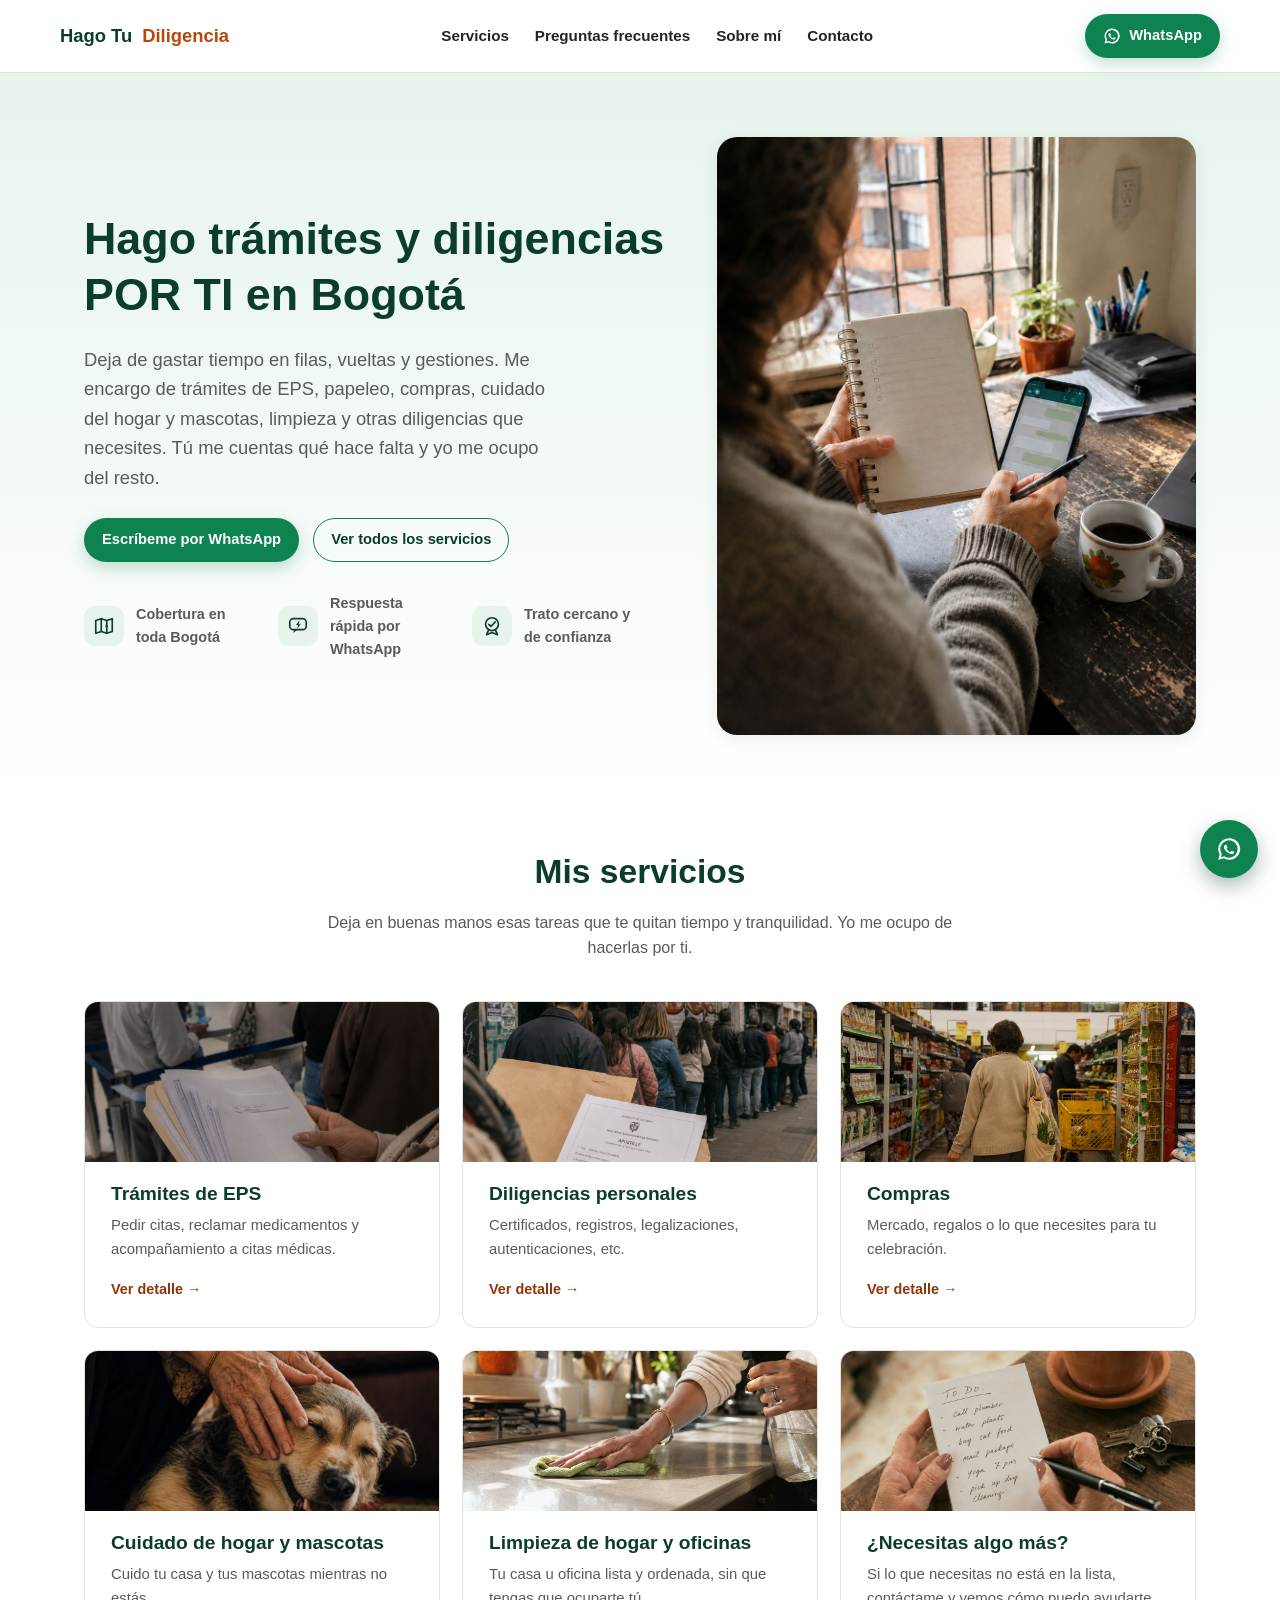
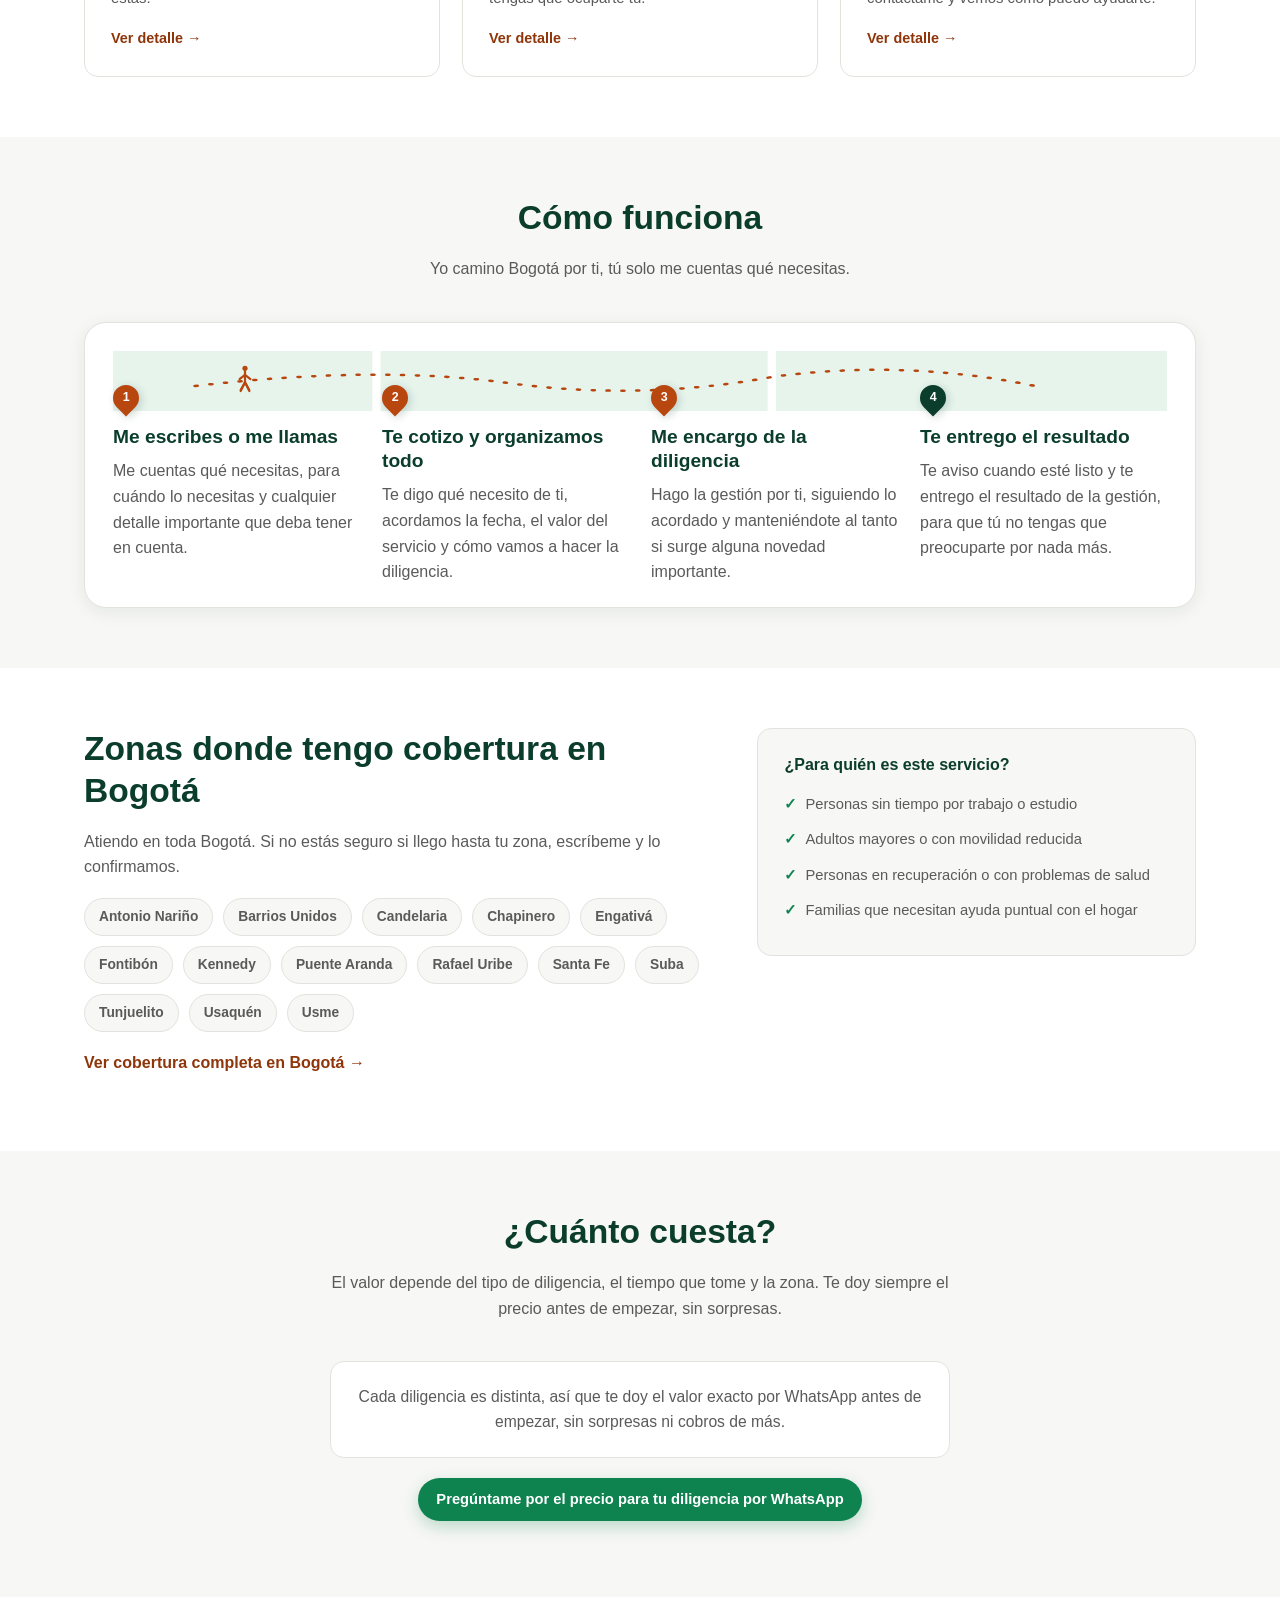
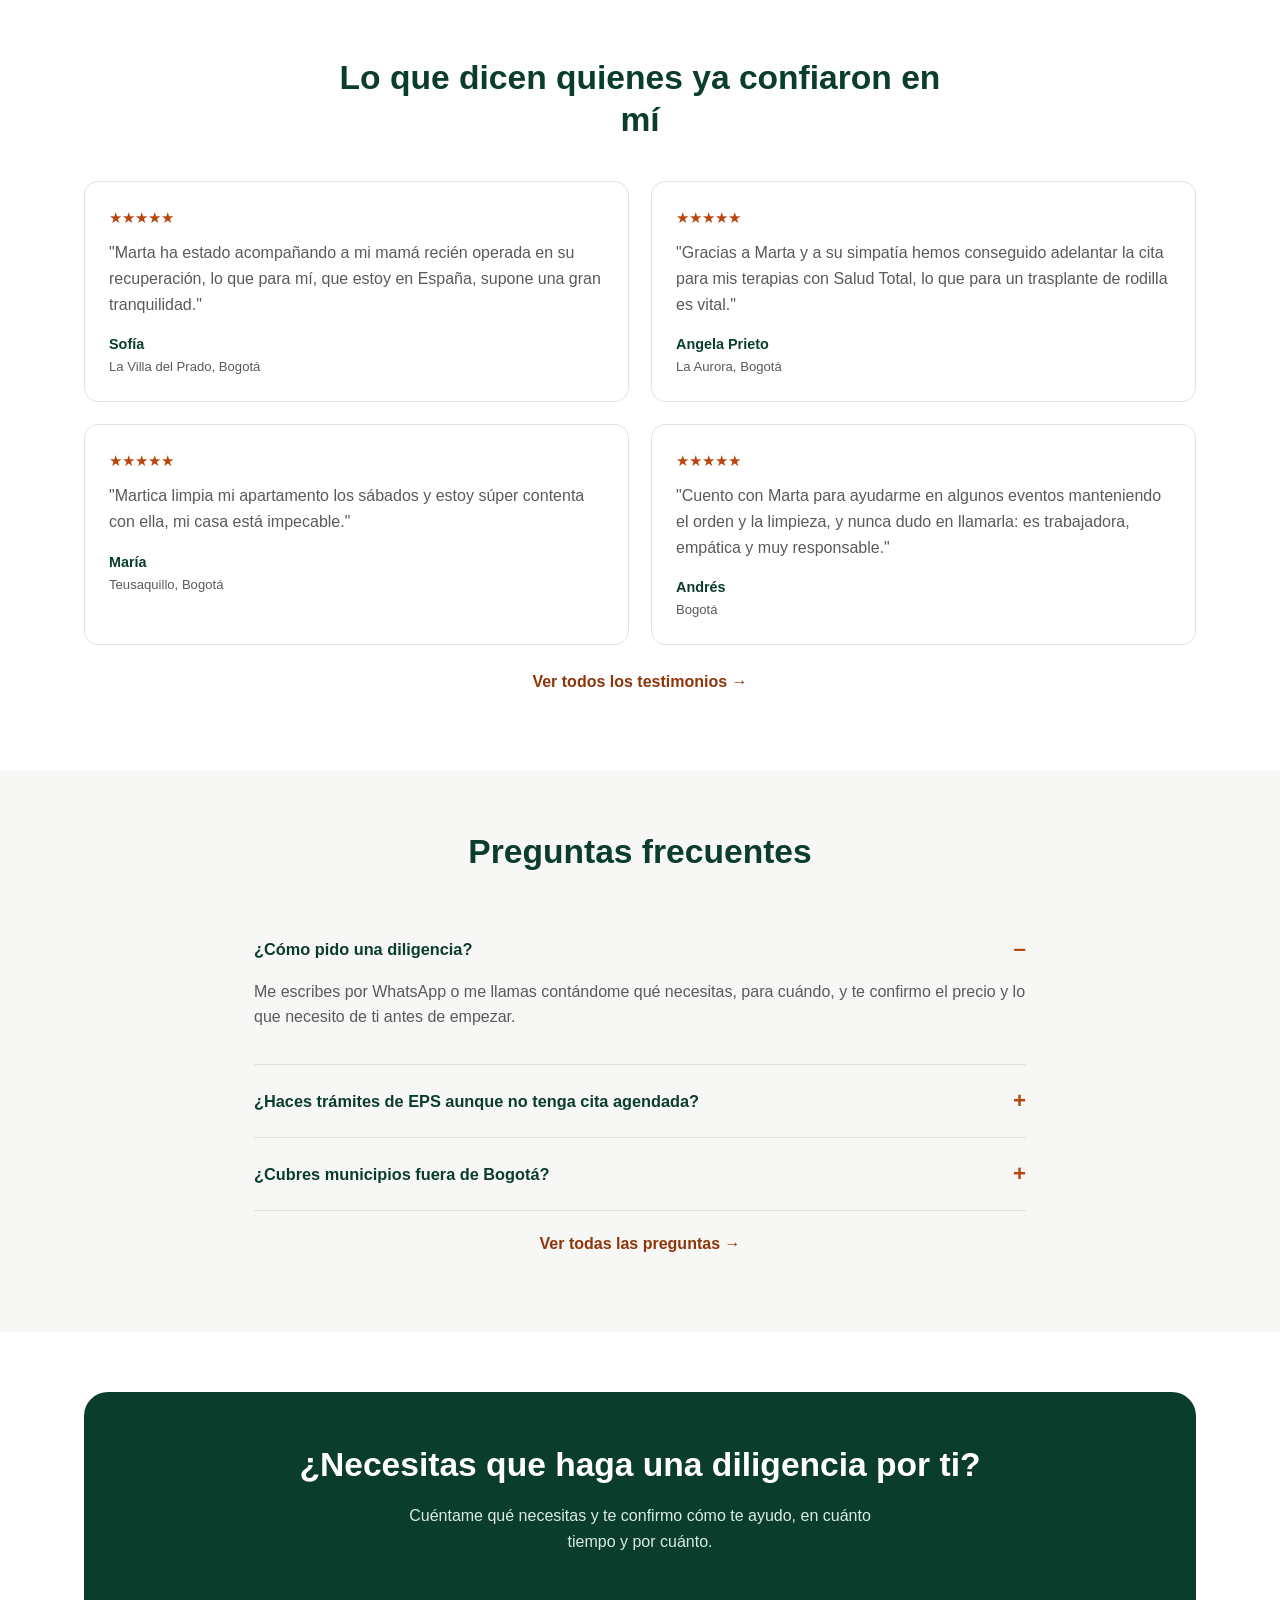
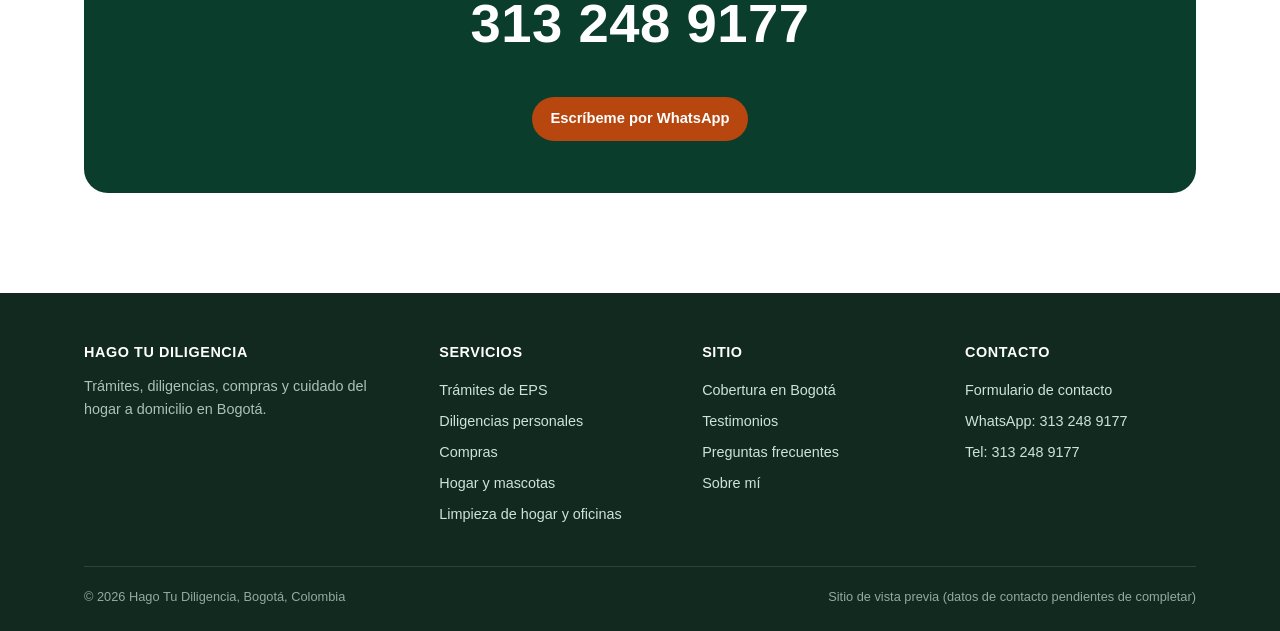
==== index.html @ ce752a03 "Quita la caja de mapa aparte: la ruta vive detrás de los números reales El cliente corrigió de nuevo" ====
<!DOCTYPE html>
<html lang="es-CO">
<head>
<meta charset="UTF-8">
<meta name="viewport" content="width=device-width, initial-scale=1.0">
<title>Trámites y Diligencias en Bogotá | Hago Tu Diligencia</title>
<meta name="description" content="Hago tus trámites de EPS, diligencias personales, compras, cuidado del hogar y limpieza en Bogotá. Tú me cuentas qué necesitas, yo hago la fila por ti.">
<link rel="stylesheet" href="assets/css/style.css">
<link rel="icon" href="assets/img/favicon.svg" type="image/svg+xml">
<script type="application/ld+json">
{
  "@context": "https://schema.org",
  "@type": "LocalBusiness",
  "name": "Hago Tu Diligencia",
  "description": "Servicio de trámites, diligencias, compras y cuidado del hogar a domicilio en Bogotá.",
  "areaServed": "Bogotá, Colombia",
  "url": "https://hago-tu-diligencia.vercel.app/",
  "telephone": "+573132489177",
  "priceRange": "$$",
  "aggregateRating": {
    "@type": "AggregateRating",
    "ratingValue": "5",
    "reviewCount": "4"
  },
  "review": [
    {
      "@type": "Review",
      "author": {"@type": "Person", "name": "Sofía"},
      "reviewRating": {"@type": "Rating", "ratingValue": "5"},
      "reviewBody": "Marta ha estado acompañando a mi mamá recién operada en su recuperación, lo que para mí, que estoy en España, supone una gran tranquilidad."
    },
    {
      "@type": "Review",
      "author": {"@type": "Person", "name": "Angela Prieto"},
      "reviewRating": {"@type": "Rating", "ratingValue": "5"},
      "reviewBody": "Gracias a Marta y a su simpatía hemos conseguido adelantar la cita para mis terapias con Salud Total, lo que para un trasplante de rodilla es vital."
    },
    {
      "@type": "Review",
      "author": {"@type": "Person", "name": "María"},
      "reviewRating": {"@type": "Rating", "ratingValue": "5"},
      "reviewBody": "Martica limpia mi apartamento los sábados y estoy súper contenta con ella, mi casa está impecable."
    },
    {
      "@type": "Review",
      "author": {"@type": "Person", "name": "Andrés"},
      "reviewRating": {"@type": "Rating", "ratingValue": "5"},
      "reviewBody": "Cuento con Marta para ayudarme en algunos eventos manteniendo el orden y la limpieza, y nunca dudo en llamarla: es trabajadora, empática y muy responsable."
    }
  ]
}
</script>
</head>
<body>

<header class="site">
  <div class="wrap nav-bar">
    <a href="index.html" class="logo">Hago Tu<span class="dot">Diligencia</span></a>
    <nav class="menu">
      <ul>
        <li class="has-sub">
          <a href="servicios/index.html">Servicios</a>
          <ul class="sub">
            <li><a href="servicios/index.html">Todos los servicios</a></li>
            <li><a href="servicios/tramites-eps.html">Trámites de EPS</a></li>
            <li><a href="servicios/diligencias-personales.html">Diligencias personales</a></li>
            <li><a href="servicios/compras.html">Compras</a></li>
            <li><a href="servicios/cuidado-hogar-mascotas.html">Cuidado hogar y mascotas</a></li>
            <li><a href="servicios/limpieza-hogar.html">Limpieza de hogar y oficinas</a></li>
            <li><a href="servicios/a-medida.html">A la medida</a></li>
          </ul>
        </li>
        <li><a href="faq.html">Preguntas frecuentes</a></li>
        <li><a href="sobre-mi.html">Sobre mí</a></li>
        <li><a href="contacto.html">Contacto</a></li>
      </ul>
    </nav>
    <div class="nav-right">
      <a href="https://wa.me/573132489177?text=Hola%2C%20necesito%20ayuda%20con%20una%20diligencia" class="btn-wsp">
        <svg width="18" height="18" viewBox="0 0 24 24" fill="currentColor"><path d="M12 2a10 10 0 0 0-8.6 15L2 22l5.2-1.4A10 10 0 1 0 12 2zm0 18a8 8 0 0 1-4.1-1.1l-.3-.2-3 .8.8-2.9-.2-.3A8 8 0 1 1 12 20zm4.4-5.6c-.2-.1-1.4-.7-1.6-.8-.2-.1-.4-.1-.5.1-.2.2-.6.8-.8 1-.1.2-.3.2-.5.1-.2-.1-1-.4-1.9-1.2-.7-.6-1.2-1.4-1.3-1.6-.1-.2 0-.4.1-.5l.4-.4c.1-.1.2-.3.2-.4.1-.1 0-.3 0-.4-.1-.1-.5-1.3-.7-1.8-.2-.5-.4-.4-.5-.4h-.5c-.2 0-.4.1-.6.3-.2.2-.8.8-.8 1.9 0 1.1.8 2.2.9 2.4.1.2 1.6 2.5 3.9 3.4.5.2 1 .4 1.3.5.5.2 1 .1 1.4.1.4-.1 1.4-.6 1.6-1.1.2-.5.2-1 .1-1.1-.1-.1-.2-.1-.4-.2z"/></svg>
        WhatsApp
      </a>
    </div>
    <button class="burger" aria-label="Menú">☰</button>
  </div>
</header>

<section class="hero">
  <div class="wrap hero-grid">
    <div>
      <h1>Hago trámites y diligencias POR TI en Bogotá</h1>
      <p class="lead">Deja de gastar tiempo en filas, vueltas y gestiones. Me encargo de trámites de EPS, papeleo, compras, cuidado del hogar y mascotas, limpieza y otras diligencias que necesites. Tú me cuentas qué hace falta y yo me ocupo del resto.</p>
      <div class="hero-ctas">
        <a href="https://wa.me/573132489177?text=Hola%2C%20necesito%20ayuda%20con%20una%20diligencia" class="btn-wsp">Escríbeme por WhatsApp</a>
        <a href="#servicios" class="btn-ghost">Ver todos los servicios</a>
      </div>
      <div class="trust-row">
        <span class="item">
          <span class="ic-chip"><svg viewBox="0 0 24 24" fill="none" stroke="currentColor" stroke-width="1.8" stroke-linecap="round" stroke-linejoin="round"><polygon points="3 6 9 4 15 6 21 4 21 18 15 20 9 18 3 20"/><line x1="9" y1="4" x2="9" y2="18"/><line x1="15" y1="6" x2="15" y2="20"/><circle cx="15" cy="12" r="1.4" fill="currentColor" stroke="none"/></svg></span>
          Cobertura en toda Bogotá
        </span>
        <span class="item">
          <span class="ic-chip"><svg viewBox="0 0 24 24" fill="none" stroke="currentColor" stroke-width="1.8" stroke-linecap="round" stroke-linejoin="round"><rect x="3" y="4" width="18" height="12" rx="4"/><polygon points="8 16 6.5 19.5 11.5 16" fill="currentColor" stroke="none"/><path d="M13 6.5 9.8 11h2.2l-.8 4 3.6-5h-2.2l1-3.5z" fill="currentColor" stroke="none"/></svg></span>
          Respuesta rápida por WhatsApp
        </span>
        <span class="item">
          <span class="ic-chip"><svg viewBox="0 0 24 24" fill="none" stroke="currentColor" stroke-width="1.8" stroke-linecap="round" stroke-linejoin="round"><circle cx="12" cy="10" r="7"/><path d="M8.5 10.3 10.8 12.5 15.5 7.5"/><path d="M8.5 16 6 21.5 12 19 18 21.5 15.5 16"/></svg></span>
          Trato cercano y de confianza
        </span>
      </div>
    </div>
    <div class="hero-photo">
      <img src="assets/img/hero-home.jpg" alt="Gestionando una diligencia por WhatsApp desde casa en Bogotá" width="1000" height="1249">
    </div>
  </div>
</section>

<section id="servicios">
  <div class="wrap">
    <div class="section-head">
      <h2>Mis servicios</h2>
      <p>Deja en buenas manos esas tareas que te quitan tiempo y tranquilidad. Yo me ocupo de hacerlas por ti.</p>
    </div>
    <div class="grid-servicios">

      <div class="card-servicio">
        <img class="card-img" src="assets/img/servicio-eps.jpg" alt="Trámites de EPS" width="400" height="160">
        <div class="card-body">
          <h3>Trámites de EPS</h3>
          <p>Pedir citas, reclamar medicamentos y acompañamiento a citas médicas.</p>
          <a href="servicios/tramites-eps.html" class="link">Ver detalle →</a>
        </div>
      </div>

      <div class="card-servicio">
        <img class="card-img" src="assets/img/servicio-diligencias.jpg" alt="Diligencias personales" width="400" height="160">
        <div class="card-body">
          <h3>Diligencias personales</h3>
          <p>Certificados, registros, legalizaciones, autenticaciones, etc.</p>
          <a href="servicios/diligencias-personales.html" class="link">Ver detalle →</a>
        </div>
      </div>

      <div class="card-servicio">
        <img class="card-img" src="assets/img/servicio-compras.jpg" alt="Compras" width="400" height="160">
        <div class="card-body">
          <h3>Compras</h3>
          <p>Mercado, regalos o lo que necesites para tu celebración.</p>
          <a href="servicios/compras.html" class="link">Ver detalle →</a>
        </div>
      </div>

      <div class="card-servicio">
        <img class="card-img" src="assets/img/servicio-mascotas.jpg" alt="Cuidado de hogar y mascotas" width="400" height="160">
        <div class="card-body">
          <h3>Cuidado de hogar y mascotas</h3>
          <p>Cuido tu casa y tus mascotas mientras no estás.</p>
          <a href="servicios/cuidado-hogar-mascotas.html" class="link">Ver detalle →</a>
        </div>
      </div>

      <div class="card-servicio">
        <img class="card-img" src="assets/img/servicio-limpieza.jpg" alt="Limpieza de hogar y oficinas" width="400" height="160">
        <div class="card-body">
          <h3>Limpieza de hogar y oficinas</h3>
          <p>Tu casa u oficina lista y ordenada, sin que tengas que ocuparte tú.</p>
          <a href="servicios/limpieza-hogar.html" class="link">Ver detalle →</a>
        </div>
      </div>

      <div class="card-servicio">
        <img class="card-img" src="assets/img/servicio-a-medida.jpg" alt="¿Necesitas algo más?" width="400" height="160">
        <div class="card-body">
          <h3>¿Necesitas algo más?</h3>
          <p>Si lo que necesitas no está en la lista, contáctame y vemos cómo puedo ayudarte.</p>
          <a href="servicios/a-medida.html" class="link">Ver detalle →</a>
        </div>
      </div>

    </div>
  </div>
</section>

<section class="alt">
  <div class="wrap">
    <div class="section-head">
      <h2>Cómo funciona</h2>
      <p>Yo camino Bogotá por ti, tú solo me cuentas qué necesitas.</p>
    </div>
    <div class="how-block">
      <div class="steps">
        <svg class="steps-route-bg" viewBox="0 0 640 60" preserveAspectRatio="none" aria-hidden="true">
          <rect x="0" y="0" width="640" height="60" fill="var(--verde-claro)"/>
          <path d="M160 0 V60 M400 0 V60" stroke="#fff" stroke-width="5" stroke-linecap="round"/>
          <path d="M50,35 Q160,14 240,32 Q320,50 400,26 Q480,8 560,35" fill="none" stroke="var(--naranja)" stroke-width="2.5" stroke-dasharray="1 8" stroke-linecap="round"/>
        </svg>
        <div class="route-walker" aria-hidden="true">
          <svg viewBox="0 0 24 30" width="26" height="33" fill="none" stroke="var(--naranja)" stroke-width="2" stroke-linecap="round" stroke-linejoin="round">
            <circle cx="12" cy="4" r="2.4" fill="var(--naranja)" stroke="none"/>
            <line x1="12" y1="7" x2="12" y2="17"/>
            <line class="walk-arm-a" x1="12" y1="10" x2="7" y2="14"/>
            <line class="walk-arm-b" x1="12" y1="10" x2="17" y2="14"/>
            <g class="walk-legs-a">
              <line x1="12" y1="17" x2="8" y2="24"/>
              <line x1="12" y1="17" x2="16" y2="25"/>
            </g>
            <g class="walk-legs-b">
              <line x1="12" y1="17" x2="16" y2="24"/>
              <line x1="12" y1="17" x2="8" y2="25"/>
            </g>
          </svg>
        </div>
        <svg class="route-delivery" viewBox="0 0 34 34" width="30" height="30" fill="none" stroke="var(--verde-oscuro)" stroke-width="2" stroke-linecap="round" stroke-linejoin="round" aria-hidden="true">
          <circle cx="9" cy="6" r="2.2" fill="var(--verde-oscuro)" stroke="none"/>
          <line x1="9" y1="9" x2="9" y2="19"/>
          <line x1="9" y1="12" x2="14" y2="15"/>
          <line x1="9" y1="19" x2="5" y2="27"/>
          <line x1="9" y1="19" x2="13" y2="27"/>
          <rect class="route-bag" x="16" y="11" width="13" height="14" rx="1.5" fill="#fff"/>
          <line x1="19.5" y1="18" x2="25.5" y2="18"/>
          <line x1="22.5" y1="15" x2="22.5" y2="21"/>
        </svg>
        <div class="step">
          <div class="num"><span>1</span></div>
          <h3>Me escribes o me llamas</h3>
          <p>Me cuentas qué necesitas, para cuándo lo necesitas y cualquier detalle importante que deba tener en cuenta.</p>
        </div>
        <div class="step">
          <div class="num"><span>2</span></div>
          <h3>Te cotizo y organizamos todo</h3>
          <p>Te digo qué necesito de ti, acordamos la fecha, el valor del servicio y cómo vamos a hacer la diligencia.</p>
        </div>
        <div class="step">
          <div class="num"><span>3</span></div>
          <h3>Me encargo de la diligencia</h3>
          <p>Hago la gestión por ti, siguiendo lo acordado y manteniéndote al tanto si surge alguna novedad importante.</p>
        </div>
        <div class="step">
          <div class="num"><span>4</span></div>
          <h3>Te entrego el resultado</h3>
          <p>Te aviso cuando esté listo y te entrego el resultado de la gestión, para que tú no tengas que preocuparte por nada más.</p>
        </div>
      </div>
    </div>
  </div>
</section>

<section>
  <div class="wrap two-col">
    <div>
      <h2>Zonas donde tengo cobertura en Bogotá</h2>
      <p>Atiendo en toda Bogotá. Si no estás seguro si llego hasta tu zona, escríbeme y lo confirmamos.</p>
      <div class="zonas-list">
        <span>Antonio Nariño</span><span>Barrios Unidos</span><span>Candelaria</span>
        <span>Chapinero</span><span>Engativá</span><span>Fontibón</span><span>Kennedy</span><span>Puente Aranda</span><span>Rafael Uribe</span>
        <span>Santa Fe</span><span>Suba</span><span>Tunjuelito</span><span>Usaquén</span><span>Usme</span>
      </div>
      <p style="margin-top:18px;"><a href="zonas/bogota.html" class="link" style="color:var(--naranja-oscuro);font-weight:700;">Ver cobertura completa en Bogotá →</a></p>
    </div>
    <div class="box-lateral">
      <h4>¿Para quién es este servicio?</h4>
      <ul>
        <li>Personas sin tiempo por trabajo o estudio</li>
        <li>Adultos mayores o con movilidad reducida</li>
        <li>Personas en recuperación o con problemas de salud</li>
        <li>Familias que necesitan ayuda puntual con el hogar</li>
      </ul>
    </div>
  </div>
</section>

<section class="alt">
  <div class="wrap">
    <div class="section-head">
      <h2>¿Cuánto cuesta?</h2>
      <p>El valor depende del tipo de diligencia, el tiempo que tome y la zona. Te doy siempre el precio antes de empezar, sin sorpresas.</p>
    </div>
    <div class="precio-nota">
      Cada diligencia es distinta, así que te doy el valor exacto por WhatsApp antes de empezar, sin sorpresas ni cobros de más.
    </div>
    <p style="text-align:center;margin-top:20px;"><a href="https://wa.me/573132489177?text=Hola%2C%20quiero%20saber%20cu%C3%A1nto%20cuesta%20una%20diligencia" class="btn-wsp">Pregúntame por el precio para tu diligencia por WhatsApp</a></p>
  </div>
</section>

<section>
  <div class="wrap">
    <div class="section-head">
      <h2>Lo que dicen quienes ya confiaron en mí</h2>
    </div>
    <div class="grid-testimonios" style="grid-template-columns:repeat(2,1fr);">
      <div class="testimonio">
        <div class="estrellas">★★★★★</div>
        <p>"Marta ha estado acompañando a mi mamá recién operada en su recuperación, lo que para mí, que estoy en España, supone una gran tranquilidad."</p>
        <div class="autor">Sofía<span>La Villa del Prado, Bogotá</span></div>
      </div>
      <div class="testimonio">
        <div class="estrellas">★★★★★</div>
        <p>"Gracias a Marta y a su simpatía hemos conseguido adelantar la cita para mis terapias con Salud Total, lo que para un trasplante de rodilla es vital."</p>
        <div class="autor">Angela Prieto<span>La Aurora, Bogotá</span></div>
      </div>
      <div class="testimonio">
        <div class="estrellas">★★★★★</div>
        <p>"Martica limpia mi apartamento los sábados y estoy súper contenta con ella, mi casa está impecable."</p>
        <div class="autor">María<span>Teusaquillo, Bogotá</span></div>
      </div>
      <div class="testimonio">
        <div class="estrellas">★★★★★</div>
        <p>"Cuento con Marta para ayudarme en algunos eventos manteniendo el orden y la limpieza, y nunca dudo en llamarla: es trabajadora, empática y muy responsable."</p>
        <div class="autor">Andrés<span>Bogotá</span></div>
      </div>
    </div>
    <p style="text-align:center;margin-top:24px;"><a href="testimonios.html" style="color:var(--naranja-oscuro);font-weight:700;">Ver todos los testimonios →</a></p>
  </div>
</section>

<section class="alt">
  <div class="wrap small-wrap">
    <div class="section-head">
      <h2>Preguntas frecuentes</h2>
    </div>
    <details class="faq-item" open>
      <summary>¿Cómo pido una diligencia?</summary>
      <p>Me escribes por WhatsApp o me llamas contándome qué necesitas, para cuándo, y te confirmo el precio y lo que necesito de ti antes de empezar.</p>
    </details>
    <details class="faq-item">
      <summary>¿Haces trámites de EPS aunque no tenga cita agendada?</summary>
      <p>Sí, puedo gestionar la solicitud de la cita, el reclamo de medicamentos o acompañarte si prefieres ir en persona a la cita médica.</p>
    </details>
    <details class="faq-item">
      <summary>¿Cubres municipios fuera de Bogotá?</summary>
      <p>Por ahora el servicio está disponible solo dentro de Bogotá.</p>
    </details>
    <p style="text-align:center;margin-top:20px;"><a href="faq.html" style="color:var(--naranja-oscuro);font-weight:700;">Ver todas las preguntas →</a></p>
  </div>
</section>

<section>
  <div class="wrap">
    <div class="cta-final">
      <h2>¿Necesitas que haga una diligencia por ti?</h2>
      <p>Cuéntame qué necesitas y te confirmo cómo te ayudo, en cuánto tiempo y por cuánto.</p>
      <a href="tel:+573132489177" class="cta-phone">313 248 9177</a>
      <a href="https://wa.me/573132489177?text=Hola%2C%20necesito%20ayuda%20con%20una%20diligencia" class="btn-wsp">Escríbeme por WhatsApp</a>
    </div>
  </div>
</section>

<footer class="site">
  <div class="wrap">
    <div class="footer-grid">
      <div>
        <h4 style="color:#fff;">Hago Tu Diligencia</h4>
        <p style="color:#a9c4b6;font-size:.9rem;">Trámites, diligencias, compras y cuidado del hogar a domicilio en Bogotá.</p>
      </div>
      <div>
        <h4>Servicios</h4>
        <a href="servicios/tramites-eps.html">Trámites de EPS</a>
        <a href="servicios/diligencias-personales.html">Diligencias personales</a>
        <a href="servicios/compras.html">Compras</a>
        <a href="servicios/cuidado-hogar-mascotas.html">Hogar y mascotas</a>
        <a href="servicios/limpieza-hogar.html">Limpieza de hogar y oficinas</a>
      </div>
      <div>
        <h4>Sitio</h4>
        <a href="zonas/bogota.html">Cobertura en Bogotá</a>
        <a href="testimonios.html">Testimonios</a>
        <a href="faq.html">Preguntas frecuentes</a>
        <a href="sobre-mi.html">Sobre mí</a>
      </div>
      <div>
        <h4>Contacto</h4>
        <a href="contacto.html">Formulario de contacto</a>
        <a href="https://wa.me/573132489177">WhatsApp: 313 248 9177</a>
        <a href="tel:+573132489177">Tel: 313 248 9177</a>
      </div>
    </div>
    <div class="footer-bottom">
      <span>© 2026 Hago Tu Diligencia, Bogotá, Colombia</span>
      <span>Sitio de vista previa (datos de contacto pendientes de completar)</span>
    </div>
  </div>
</footer>

<a href="https://wa.me/573132489177?text=Hola%2C%20necesito%20ayuda%20con%20una%20diligencia" class="wsp-float" aria-label="WhatsApp">
  <svg width="26" height="26" viewBox="0 0 24 24" fill="currentColor"><path d="M12 2a10 10 0 0 0-8.6 15L2 22l5.2-1.4A10 10 0 1 0 12 2zm0 18a8 8 0 0 1-4.1-1.1l-.3-.2-3 .8.8-2.9-.2-.3A8 8 0 1 1 12 20zm4.4-5.6c-.2-.1-1.4-.7-1.6-.8-.2-.1-.4-.1-.5.1-.2.2-.6.8-.8 1-.1.2-.3.2-.5.1-.2-.1-1-.4-1.9-1.2-.7-.6-1.2-1.4-1.3-1.6-.1-.2 0-.4.1-.5l.4-.4c.1-.1.2-.3.2-.4.1-.1 0-.3 0-.4-.1-.1-.5-1.3-.7-1.8-.2-.5-.4-.4-.5-.4h-.5c-.2 0-.4.1-.6.3-.2.2-.8.8-.8 1.9 0 1.1.8 2.2.9 2.4.1.2 1.6 2.5 3.9 3.4.5.2 1 .4 1.3.5.5.2 1 .1 1.4.1.4-.1 1.4-.6 1.6-1.1.2-.5.2-1 .1-1.1-.1-.1-.2-.1-.4-.2z"/></svg>
</a>

<script src="assets/js/main.js"></script>
</body>
</html>
---- assets/css/style.css ----
/* Hago Tu Diligencia — estilos base */

:root{
  --verde-oscuro:#0b3d2c;
  --verde:#0e8350;
  --verde-claro:#e6f4ec;
  --naranja:#b8460f;
  --naranja-oscuro:#8f350a;
  --texto:#232323;
  --texto-suave:#5a5a5a;
  --fondo:#ffffff;
  --fondo-alt:#f7f7f5;
  --borde:#e4e2dd;
  --sombra:0 4px 18px rgba(11,61,44,0.08);
  --radio:14px;
  --max:1160px;
}

*{box-sizing:border-box;}
html{scroll-behavior:smooth;}
body{
  margin:0;
  font-family:"Segoe UI",-apple-system,BlinkMacSystemFont,Roboto,Helvetica,Arial,sans-serif;
  color:var(--texto);
  background:var(--fondo);
  line-height:1.6;
}
img{max-width:100%;display:block;}
a{color:inherit;text-decoration:none;}
ul{list-style:none;margin:0;padding:0;}
.wrap{max-width:var(--max);margin:0 auto;padding:0 24px;}
.small-wrap{max-width:820px;margin:0 auto;padding:0 24px;}

h1,h2,h3,h4{line-height:1.25;margin:0 0 .5em;}
h1{font-size:clamp(2rem,4vw,2.8rem);}
h2{font-size:clamp(1.5rem,3vw,2.1rem);color:var(--verde-oscuro);}
h3{font-size:1.2rem;color:var(--verde-oscuro);}
p{margin:0 0 1em;color:var(--texto-suave);}

.eyebrow{
  display:inline-block;
  font-size:.8rem;
  font-weight:700;
  letter-spacing:.06em;
  text-transform:uppercase;
  color:var(--naranja-oscuro);
  background:#fdece0;
  padding:4px 12px;
  border-radius:999px;
  margin-bottom:14px;
}

/* Header */
header.site{
  position:sticky;top:0;z-index:50;
  background:rgba(255,255,255,.96);
  backdrop-filter:blur(6px);
  border-bottom:1px solid var(--borde);
}
.nav-bar{
  display:flex;align-items:center;justify-content:space-between;
  padding:14px 0;
}
.logo{
  display:flex;align-items:center;gap:10px;
  font-weight:800;font-size:1.15rem;color:var(--verde-oscuro);
}
.logo .dot{color:var(--naranja);}
.nav-right{display:flex;gap:10px;}
nav.menu > ul{display:flex;gap:26px;align-items:center;}
nav.menu a{font-weight:600;font-size:.95rem;color:var(--texto);}
nav.menu a:hover{color:var(--verde);}
.has-sub{position:relative;}
.sub{
  position:absolute;top:100%;left:0;background:#fff;
  border:1px solid var(--borde);border-radius:10px;box-shadow:var(--sombra);
  min-width:230px;padding:8px;display:none;
}
.has-sub:hover .sub{display:block;}
.sub li a{display:block;padding:8px 10px;border-radius:8px;font-weight:500;}
.sub li a:hover{background:var(--verde-claro);}

.btn-wsp{
  display:inline-flex;align-items:center;gap:8px;
  background:var(--verde);color:#fff !important;
  padding:10px 18px;border-radius:999px;font-weight:700;font-size:.92rem;
  box-shadow:0 6px 16px rgba(14,131,80,.25);
  transition:background .15s ease, transform .1s ease;
}
.btn-wsp:hover{background:var(--verde-oscuro);}
.btn-wsp:active{transform:scale(0.97);}
.btn-ghost{
  display:inline-flex;align-items:center;gap:8px;
  border:1.5px solid var(--verde);color:var(--verde-oscuro) !important;
  padding:9px 17px;border-radius:999px;font-weight:700;font-size:.92rem;
  transition:background .15s ease, transform .1s ease;
}
.btn-ghost:hover{background:var(--verde-claro);}
.btn-ghost:active{transform:scale(0.97);}

/* Foco visible para navegación por teclado (no interfiere con clics de mouse) */
a:focus-visible, button:focus-visible, summary:focus-visible{
  outline:2px solid var(--naranja);
  outline-offset:2px;
  border-radius:4px;
}

.burger{display:none;background:none;border:none;font-size:1.6rem;cursor:pointer;color:var(--verde-oscuro);}

/* Hero */
.hero{
  background:linear-gradient(180deg,var(--verde-claro) 0%, #ffffff 100%);
  padding:64px 0 56px;
}
.hero-grid{display:grid;grid-template-columns:1.1fr .9fr;gap:48px;align-items:center;}
.hero h1{color:var(--verde-oscuro);}
.hero .lead{font-size:1.15rem;color:var(--texto-suave);max-width:46ch;}
.hero-ctas{display:flex;gap:14px;margin-top:26px;flex-wrap:wrap;}
.trust-row{display:flex;gap:24px;margin-top:30px;flex-wrap:wrap;}
.trust-row .item{font-size:.9rem;color:var(--texto-suave);font-weight:600;display:flex;gap:12px;align-items:center;max-width:170px;}
.trust-row .ic-chip{
  flex:none;width:40px;height:40px;border-radius:11px;background:var(--verde-claro);
  display:flex;align-items:center;justify-content:center;color:var(--verde-oscuro);
}
.trust-row .ic-chip svg{width:22px;height:22px;}

.hero-photo{
  border-radius:20px;overflow:hidden;box-shadow:var(--sombra);
  aspect-ratio:4/5;
}
.hero-photo img{width:100%;height:100%;object-fit:cover;display:block;}

.hero-art{
  background:#fff;border:1px solid var(--borde);border-radius:20px;padding:26px;
  box-shadow:var(--sombra);
}

.service-photo{
  border-radius:20px;overflow:hidden;box-shadow:var(--sombra);margin-top:28px;
  max-height:420px;
}
.service-photo img{width:100%;height:100%;object-fit:cover;display:block;max-height:420px;}
.hero-art .row{display:flex;gap:14px;align-items:flex-start;padding:12px 0;border-bottom:1px dashed var(--borde);}
.hero-art .row:last-child{border-bottom:none;}
.hero-art .ic{
  width:40px;height:40px;border-radius:10px;background:var(--verde-claro);
  display:flex;align-items:center;justify-content:center;color:var(--verde-oscuro);flex:none;
}
.hero-art strong{display:block;font-size:.95rem;}
.hero-art span{font-size:.83rem;color:var(--texto-suave);}

/* Sections */
section{padding:60px 0;}
.section-head{max-width:640px;margin:0 auto 40px;text-align:center;}
.section-head p{margin:0 auto;}
.alt{background:var(--fondo-alt);}

/* Service cards */
.grid-servicios{display:grid;grid-template-columns:repeat(3,1fr);gap:22px;}
.card-servicio{
  background:#fff;border:1px solid var(--borde);border-radius:var(--radio);
  overflow:hidden;transition:transform .15s ease, box-shadow .15s ease;
}
.card-servicio:hover{transform:translateY(-4px);box-shadow:var(--sombra);}
.card-servicio .card-img{width:100%;height:160px;object-fit:cover;display:block;}
.card-servicio .card-body{padding:20px 26px 26px;}
.card-servicio .ic{
  width:52px;height:52px;border-radius:12px;background:var(--verde-claro);
  display:flex;align-items:center;justify-content:center;color:var(--verde-oscuro);margin-bottom:16px;
}
.card-servicio h3{margin-bottom:8px;}
.card-servicio p{font-size:.93rem;margin-bottom:14px;}
.card-servicio .link{font-weight:700;color:var(--naranja-oscuro);font-size:.9rem;}
.card-servicio .link:hover{text-decoration:underline;}

/* Mapa de "Cómo funciona": la textura y la ruta viven detrás de los números reales, no en una caja aparte */
.how-block{
  background:#fff;border:1px solid var(--borde);border-radius:22px;
  padding:28px 28px 6px;box-shadow:var(--sombra);
}
.how-block .steps{position:relative;}
.steps-route-bg{position:absolute;top:0;left:0;width:100%;height:60px;display:block;}
.route-delivery{
  position:absolute;top:-4px;left:87.5%;
  transform:translate(-50%,-100%) scale(.9);opacity:0;
  animation:route-delivery 12s ease-in-out infinite;z-index:3;
}
.route-walker{
  position:absolute;left:12.5%;top:33px;transform:translate(-50%,-50%);
  animation:route-walk 12s ease-in-out infinite;z-index:2;
}
.walk-legs-a{animation:walk-toggle .55s steps(1,end) infinite;}
.walk-legs-b{animation:walk-toggle .55s steps(1,end) infinite reverse;}
.walk-arm-a{animation:walk-toggle .55s steps(1,end) infinite reverse;}
.walk-arm-b{animation:walk-toggle .55s steps(1,end) infinite;}
@keyframes walk-toggle{0%,49%{opacity:1;}50%,100%{opacity:0;}}
@keyframes route-walk{
  0%,6%{left:12.5%;top:35px;opacity:1;}
  22%,28%{left:37.5%;top:16px;opacity:1;}
  44%,50%{left:62.5%;top:42px;opacity:1;}
  66%,92%{left:87.5%;top:14px;opacity:1;}
  94%{left:87.5%;top:14px;opacity:0;}
  96%{left:12.5%;top:35px;opacity:0;}
  100%{left:12.5%;top:35px;opacity:1;}
}
@keyframes route-delivery{
  0%,64%{opacity:0;transform:translate(-50%,-100%) scale(.9);}
  70%,88%{opacity:1;transform:translate(-50%,-115%) scale(1);}
  94%,100%{opacity:0;transform:translate(-50%,-100%) scale(.9);}
}
@media (prefers-reduced-motion: reduce){
  .route-walker{animation:none;left:87.5%;top:14px;opacity:1;}
  .route-delivery{animation:none;opacity:1;transform:translate(-50%,-115%) scale(1);}
  .walk-legs-a,.walk-legs-b,.walk-arm-a,.walk-arm-b{animation:none;opacity:1;}
}
@media (max-width:900px){
  .how-block .steps{padding-top:0;}
  .steps-route-bg,.route-walker,.route-delivery{display:none;}
}

/* Steps */
.steps{display:grid;grid-template-columns:repeat(4,1fr);gap:22px;counter-reset:step;}
.step{position:relative;padding-top:8px;}
.step .num{
  width:38px;height:38px;border-radius:50%;background:var(--naranja);color:#fff;
  display:flex;align-items:center;justify-content:center;font-weight:800;margin-bottom:14px;
}

/* Home: los números de "Cómo funciona" reusan la forma de pin del mapa de arriba */
.how-block .steps{padding-top:14px;}
.how-block .step{padding-top:20px;}
.how-block .step .num{
  width:26px;height:26px;border-radius:50% 50% 50% 0;
  transform:rotate(-45deg);font-size:.78rem;box-shadow:0 3px 8px rgba(11,61,44,.2);
}
.how-block .step .num span{transform:rotate(45deg);display:block;}
.how-block .step:last-child .num{background:var(--verde-oscuro);}

/* Coverage */
.zonas-list{display:flex;flex-wrap:wrap;gap:10px;margin-top:18px;}
.zonas-list span{
  background:var(--fondo-alt);border:1px solid var(--borde);border-radius:999px;
  padding:7px 14px;font-size:.86rem;font-weight:600;color:var(--texto-suave);
}

/* Pricing */
.precio-nota{
  background:#fff;border:1px solid var(--borde);border-radius:var(--radio);
  padding:22px 24px;margin-top:24px;font-size:.98rem;color:var(--texto-suave);
  text-align:center;max-width:620px;margin-left:auto;margin-right:auto;
}
.precio-nota strong{color:var(--naranja-oscuro);}

/* Formulario de contacto */
.contact-form{display:flex;flex-direction:column;gap:18px;max-width:560px;margin:0 auto;}
.contact-form .form-row{display:flex;flex-direction:column;gap:6px;}
.contact-form label{font-weight:700;font-size:.9rem;color:var(--verde-oscuro);}
.contact-form input,
.contact-form select,
.contact-form textarea{
  border:1px solid var(--borde);border-radius:10px;padding:12px 14px;
  font-size:.95rem;font-family:inherit;color:var(--texto);background:#fff;
}
.contact-form textarea{resize:vertical;min-height:100px;}
.contact-form input:focus,
.contact-form select:focus,
.contact-form textarea:focus{
  outline:2px solid var(--verde);outline-offset:1px;border-color:var(--verde);
}

/* Testimonios */
.grid-testimonios{display:grid;grid-template-columns:repeat(3,1fr);gap:22px;}
.testimonio{
  background:#fff;border:1px solid var(--borde);border-radius:var(--radio);padding:24px;
}
.testimonio .estrellas{color:var(--naranja);margin-bottom:10px;font-size:.95rem;}
.testimonio .autor{margin-top:14px;font-weight:700;font-size:.9rem;color:var(--verde-oscuro);}
.testimonio .autor span{display:block;font-weight:500;color:var(--texto-suave);font-size:.82rem;}

/* FAQ */
.faq-item{border-bottom:1px solid var(--borde);padding:18px 0;}
.faq-item summary{cursor:pointer;font-weight:700;font-size:1.02rem;color:var(--verde-oscuro);list-style:none;display:flex;justify-content:space-between;align-items:center;gap:12px;}
.faq-item summary::-webkit-details-marker{display:none;}
.faq-item summary:after{content:"+";font-size:1.4rem;color:var(--naranja);}
.faq-item[open] summary:after{content:"–";}
.faq-item p{margin-top:12px;}

/* CTA final */
.cta-final{
  background:var(--verde-oscuro);color:#fff;border-radius:24px;padding:52px;
  text-align:center;
}
.cta-final h2{color:#fff;}
.cta-final p{color:#d9ece1;max-width:52ch;margin:0 auto 26px;}
.cta-final .cta-phone{
  display:block;font-size:clamp(2.2rem,6vw,3.4rem);font-weight:800;color:#fff;
  letter-spacing:.01em;margin:0 0 30px;
}
.cta-final .cta-phone:hover{color:var(--naranja);}
.cta-final .btn-wsp{background:var(--naranja);box-shadow:none;}
.cta-final .btn-wsp:hover{background:var(--naranja-oscuro);}

/* Footer */
footer.site{background:#12291f;color:#cfe3d8;padding:50px 0 24px;margin-top:40px;}
.footer-grid{display:grid;grid-template-columns:1.4fr 1fr 1fr 1fr;gap:32px;margin-bottom:36px;}
.footer-grid h4{color:#fff;font-size:.9rem;text-transform:uppercase;letter-spacing:.04em;margin-bottom:14px;}
.footer-grid a{color:#cfe3d8;font-size:.9rem;display:block;padding:4px 0;}
.footer-grid a:hover{color:#fff;}
.footer-bottom{border-top:1px solid rgba(255,255,255,.12);padding-top:20px;font-size:.8rem;color:#93ab9d;display:flex;justify-content:space-between;flex-wrap:wrap;gap:10px;}

/* WhatsApp flotante */
.wsp-float{
  position:fixed;bottom:22px;right:22px;z-index:60;
  background:var(--verde);color:#fff;width:58px;height:58px;border-radius:50%;
  display:flex;align-items:center;justify-content:center;box-shadow:0 8px 20px rgba(11,61,44,.35);
}
.wsp-float:hover{background:var(--verde-oscuro);}

/* Breadcrumb */
.breadcrumb{font-size:.85rem;color:var(--texto-suave);margin-bottom:18px;}
.breadcrumb a{color:var(--verde);font-weight:600;}
.breadcrumb a:hover{text-decoration:underline;}

/* Page hero (servicio/zona) */
.page-hero{background:var(--verde-claro);padding:44px 0;}
.page-hero h1{color:var(--verde-oscuro);margin-bottom:10px;}
.page-hero p{max-width:60ch;}

.page-hero.has-photo{
  position:relative;background-size:cover;background-position:center;
  padding:90px 0 56px;
}
.page-hero.has-photo::before{
  content:"";position:absolute;inset:0;
  background:linear-gradient(180deg, rgba(10,30,22,.35) 0%, rgba(10,30,22,.72) 100%);
}
.page-hero.has-photo .wrap{position:relative;z-index:1;}
.page-hero.has-photo h1{color:#fff;}
.page-hero.has-photo p{color:#eef5f0;}
.page-hero.has-photo .breadcrumb{color:#dbe9e0;}
.page-hero.has-photo .breadcrumb a{color:#fff;}
.page-hero.has-photo .eyebrow{background:rgba(255,255,255,.18);color:#fff;}

.two-col{display:grid;grid-template-columns:1.3fr .9fr;gap:40px;align-items:start;}
.box-lateral{
  background:var(--fondo-alt);border:1px solid var(--borde);border-radius:var(--radio);padding:26px;
}
.box-lateral h4{color:var(--verde-oscuro);margin-bottom:12px;}
.box-lateral ul li{padding:6px 0;font-size:.92rem;color:var(--texto-suave);display:flex;gap:8px;}
.box-lateral ul li:before{content:"✓";color:var(--verde);font-weight:800;}

.lista-check li{padding:8px 0;display:flex;gap:10px;color:var(--texto-suave);}
.lista-check li:before{content:"✓";color:var(--verde);font-weight:800;flex:none;}

/* Responsive */
@media (max-width:900px){
  .hero-grid{grid-template-columns:1fr;}
  .grid-servicios{grid-template-columns:repeat(2,1fr);}
  .grid-testimonios{grid-template-columns:1fr;}
  .steps{grid-template-columns:repeat(2,1fr);}
  .footer-grid{grid-template-columns:1fr 1fr;}
  .two-col{grid-template-columns:1fr;}

  nav.menu{position:fixed;top:64px;left:0;right:0;bottom:0;background:#fff;padding:24px;
    transform:translateX(100%);transition:transform .2s ease;overflow-y:auto;z-index:49;}
  nav.menu.open{transform:translateX(0);}
  nav.menu > ul{flex-direction:column;align-items:flex-start;gap:4px;}
  .has-sub .sub{position:static;box-shadow:none;border:none;display:none;padding-left:12px;}
  .has-sub.open .sub{display:block;}
  .burger{display:block;}
  .nav-right{display:none;}
}
@media (max-width:640px){
  .grid-servicios{grid-template-columns:1fr;}
  .steps{grid-template-columns:1fr;}
  .footer-grid{grid-template-columns:1fr;}
  .cta-final{padding:34px 22px;}
}
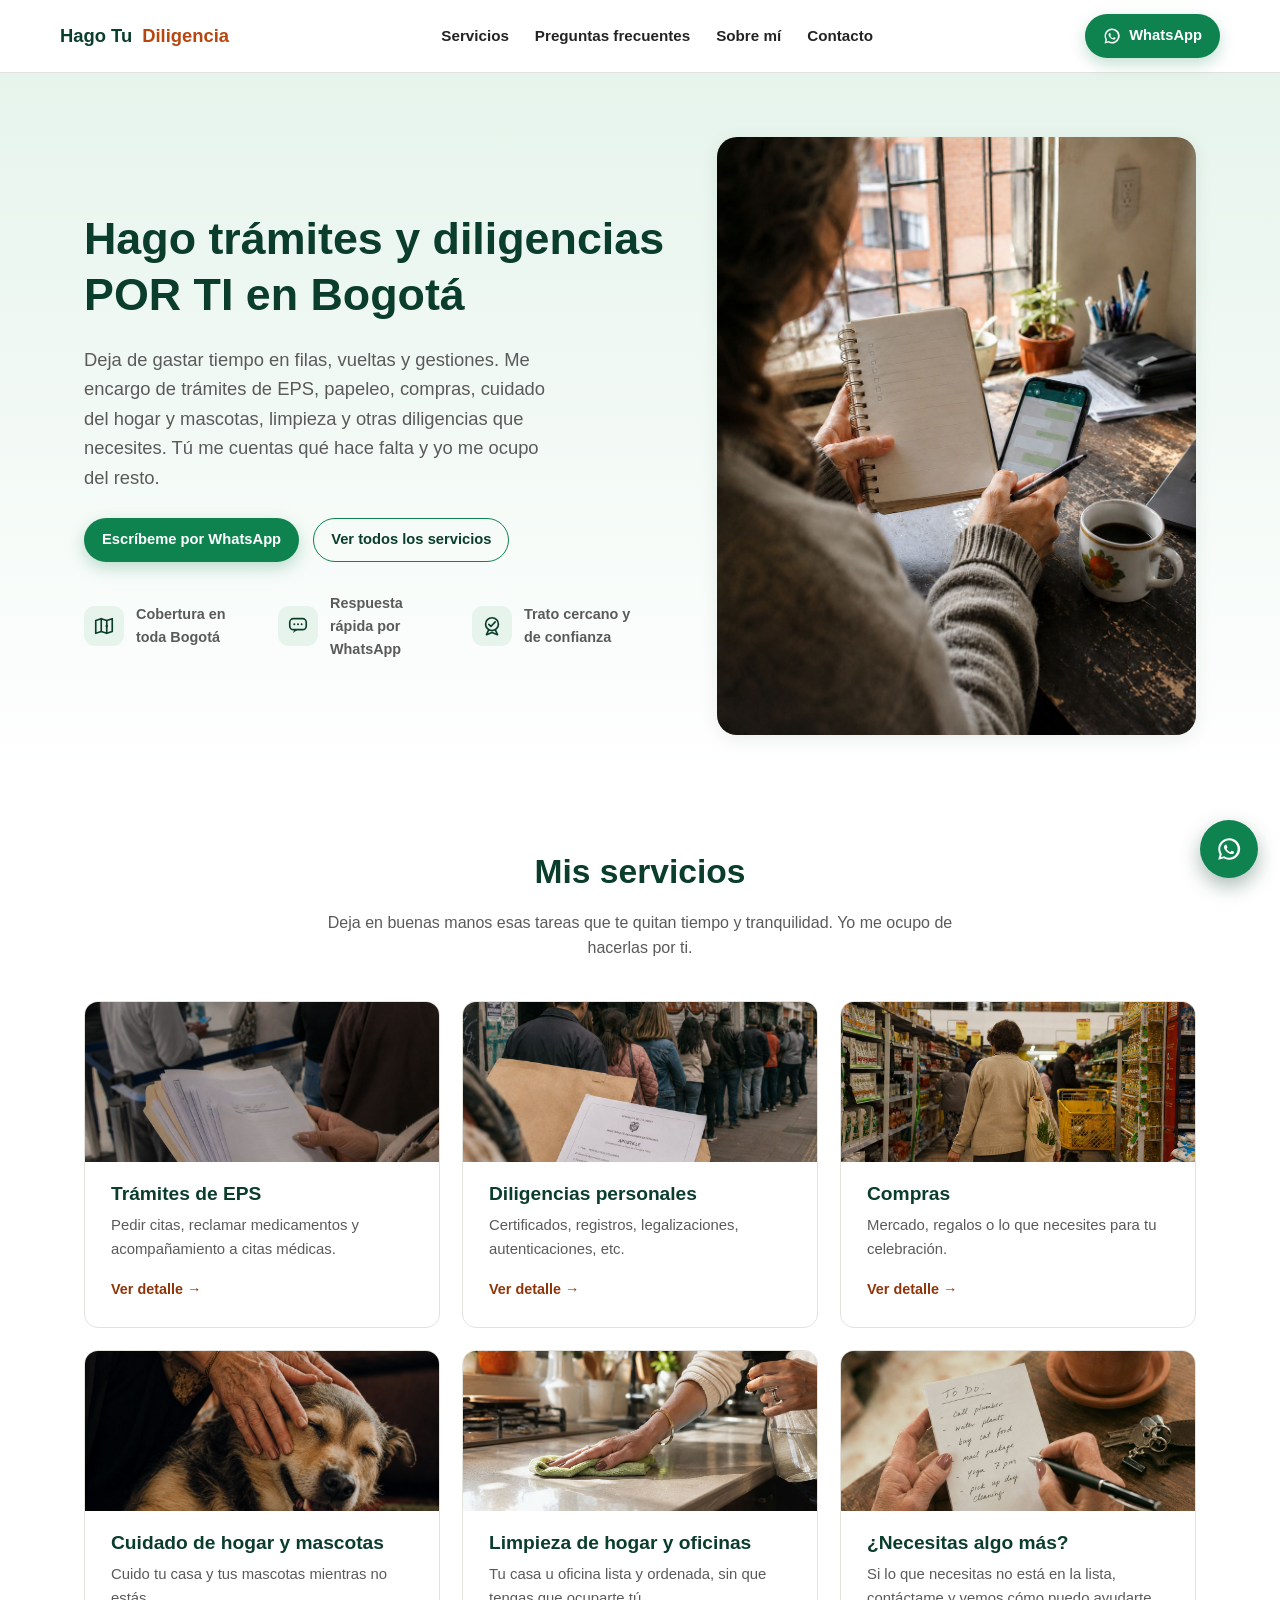
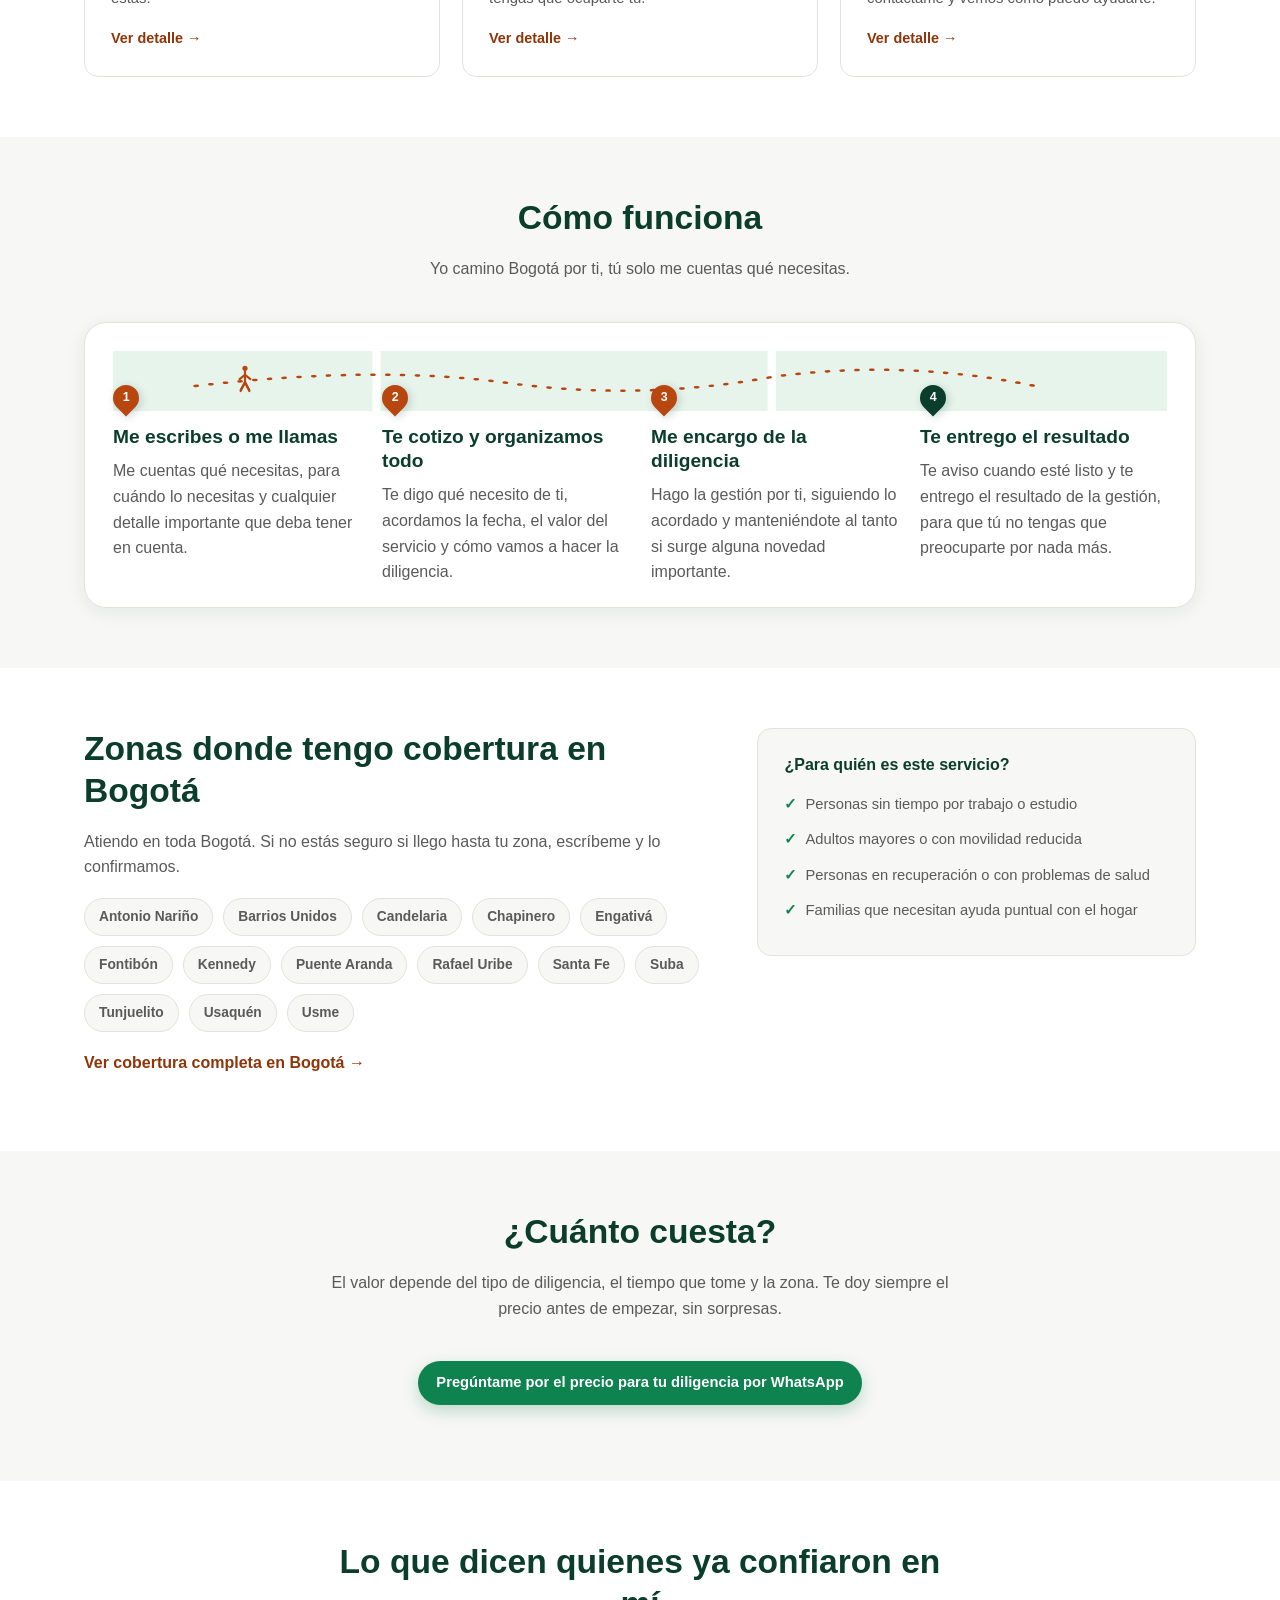
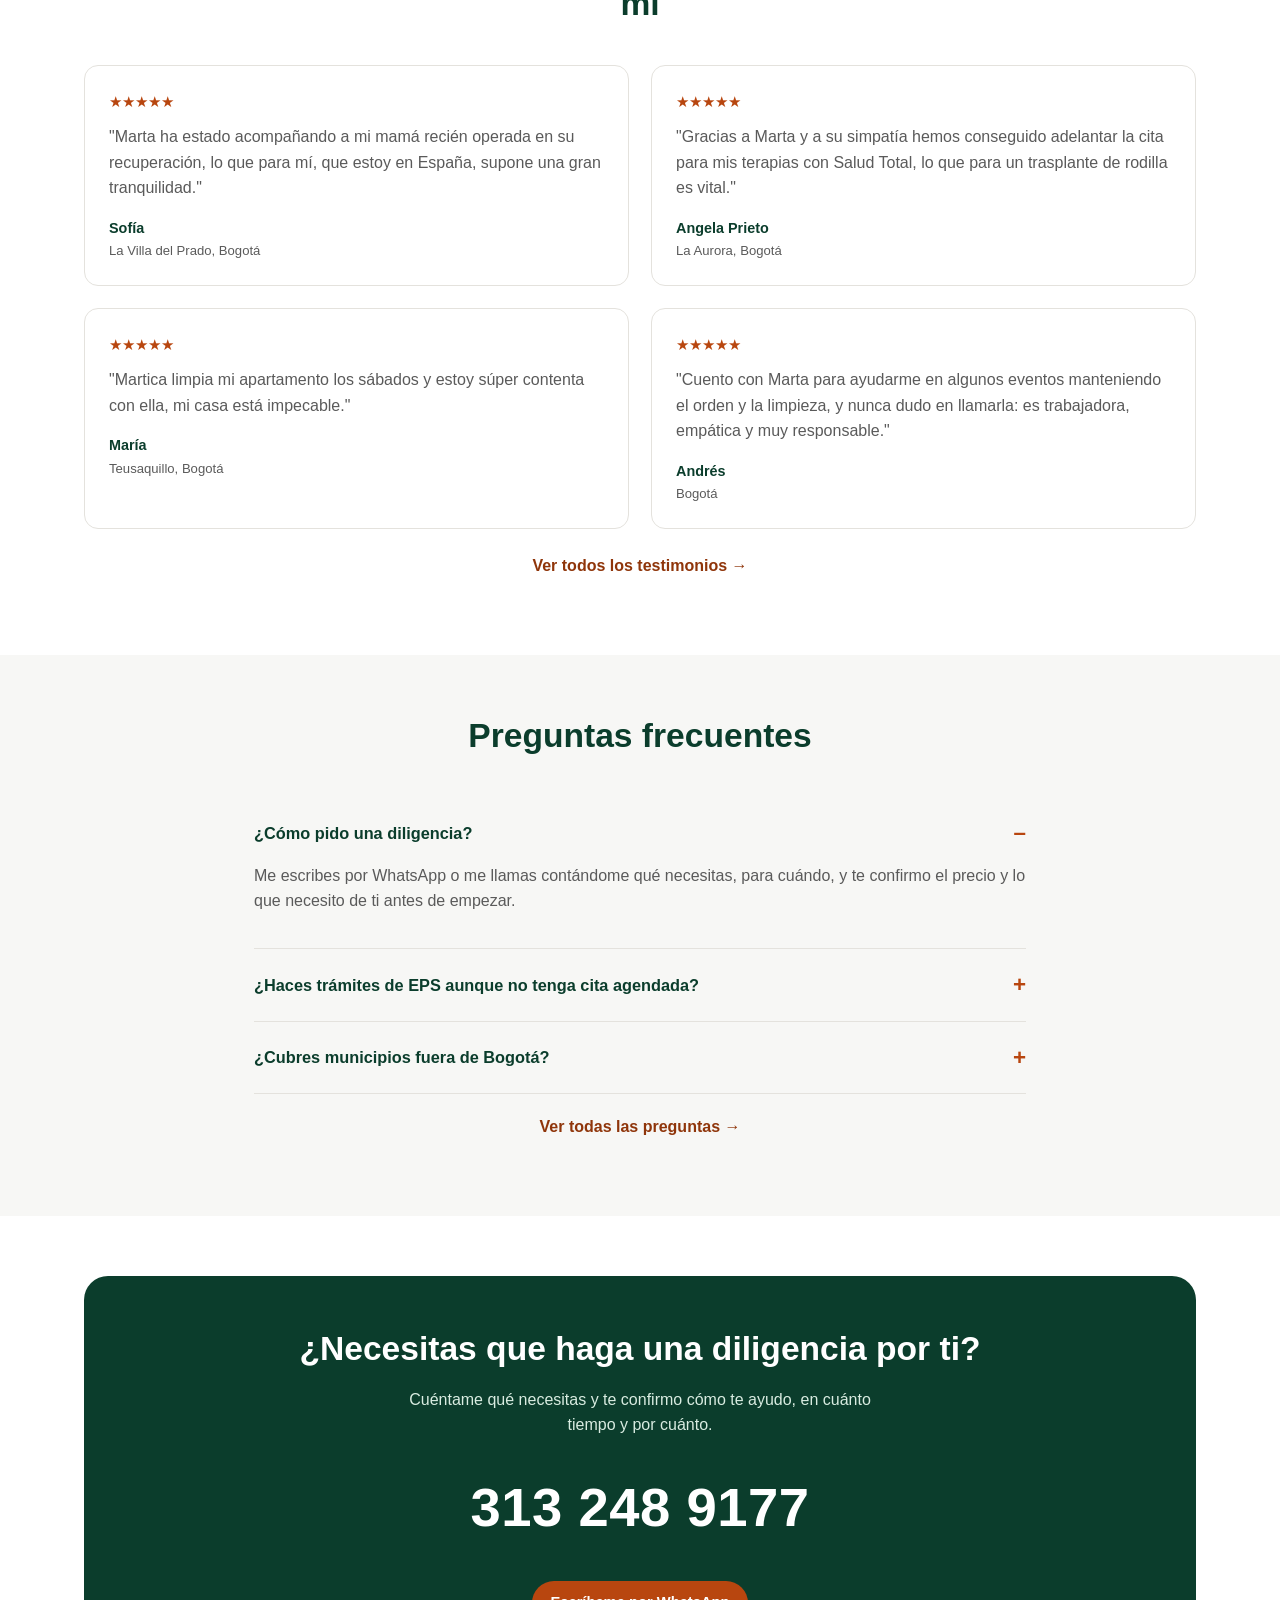
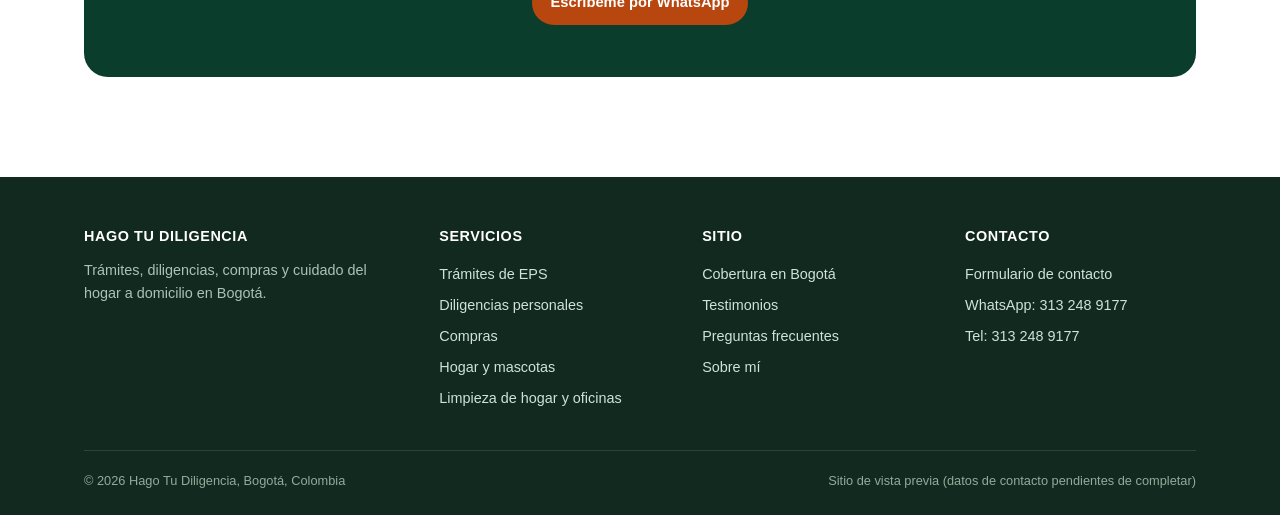
==== commit 6f87f134: "Quita la nota repetida de precios y el rayo del icono de respuesta - "¿Cuánto cuesta?": se elimina l" ====
--- a/index.html
+++ b/index.html
@@ -100,7 +100,7 @@
           Cobertura en toda Bogotá
         </span>
         <span class="item">
-          <span class="ic-chip"><svg viewBox="0 0 24 24" fill="none" stroke="currentColor" stroke-width="1.8" stroke-linecap="round" stroke-linejoin="round"><rect x="3" y="4" width="18" height="12" rx="4"/><polygon points="8 16 6.5 19.5 11.5 16" fill="currentColor" stroke="none"/><path d="M13 6.5 9.8 11h2.2l-.8 4 3.6-5h-2.2l1-3.5z" fill="currentColor" stroke="none"/></svg></span>
+          <span class="ic-chip"><svg viewBox="0 0 24 24" fill="none" stroke="currentColor" stroke-width="1.8" stroke-linecap="round" stroke-linejoin="round"><rect x="3" y="4" width="18" height="12" rx="4"/><polygon points="8 16 6.5 19.5 11.5 16" fill="currentColor" stroke="none"/><circle cx="8" cy="10" r="1.1" fill="currentColor" stroke="none"/><circle cx="12" cy="10" r="1.1" fill="currentColor" stroke="none"/><circle cx="16" cy="10" r="1.1" fill="currentColor" stroke="none"/></svg></span>
           Respuesta rápida por WhatsApp
         </span>
         <span class="item">
@@ -275,9 +275,6 @@
       <h2>¿Cuánto cuesta?</h2>
       <p>El valor depende del tipo de diligencia, el tiempo que tome y la zona. Te doy siempre el precio antes de empezar, sin sorpresas.</p>
     </div>
-    <div class="precio-nota">
-      Cada diligencia es distinta, así que te doy el valor exacto por WhatsApp antes de empezar, sin sorpresas ni cobros de más.
-    </div>
     <p style="text-align:center;margin-top:20px;"><a href="https://wa.me/573132489177?text=Hola%2C%20quiero%20saber%20cu%C3%A1nto%20cuesta%20una%20diligencia" class="btn-wsp">Pregúntame por el precio para tu diligencia por WhatsApp</a></p>
   </div>
 </section>
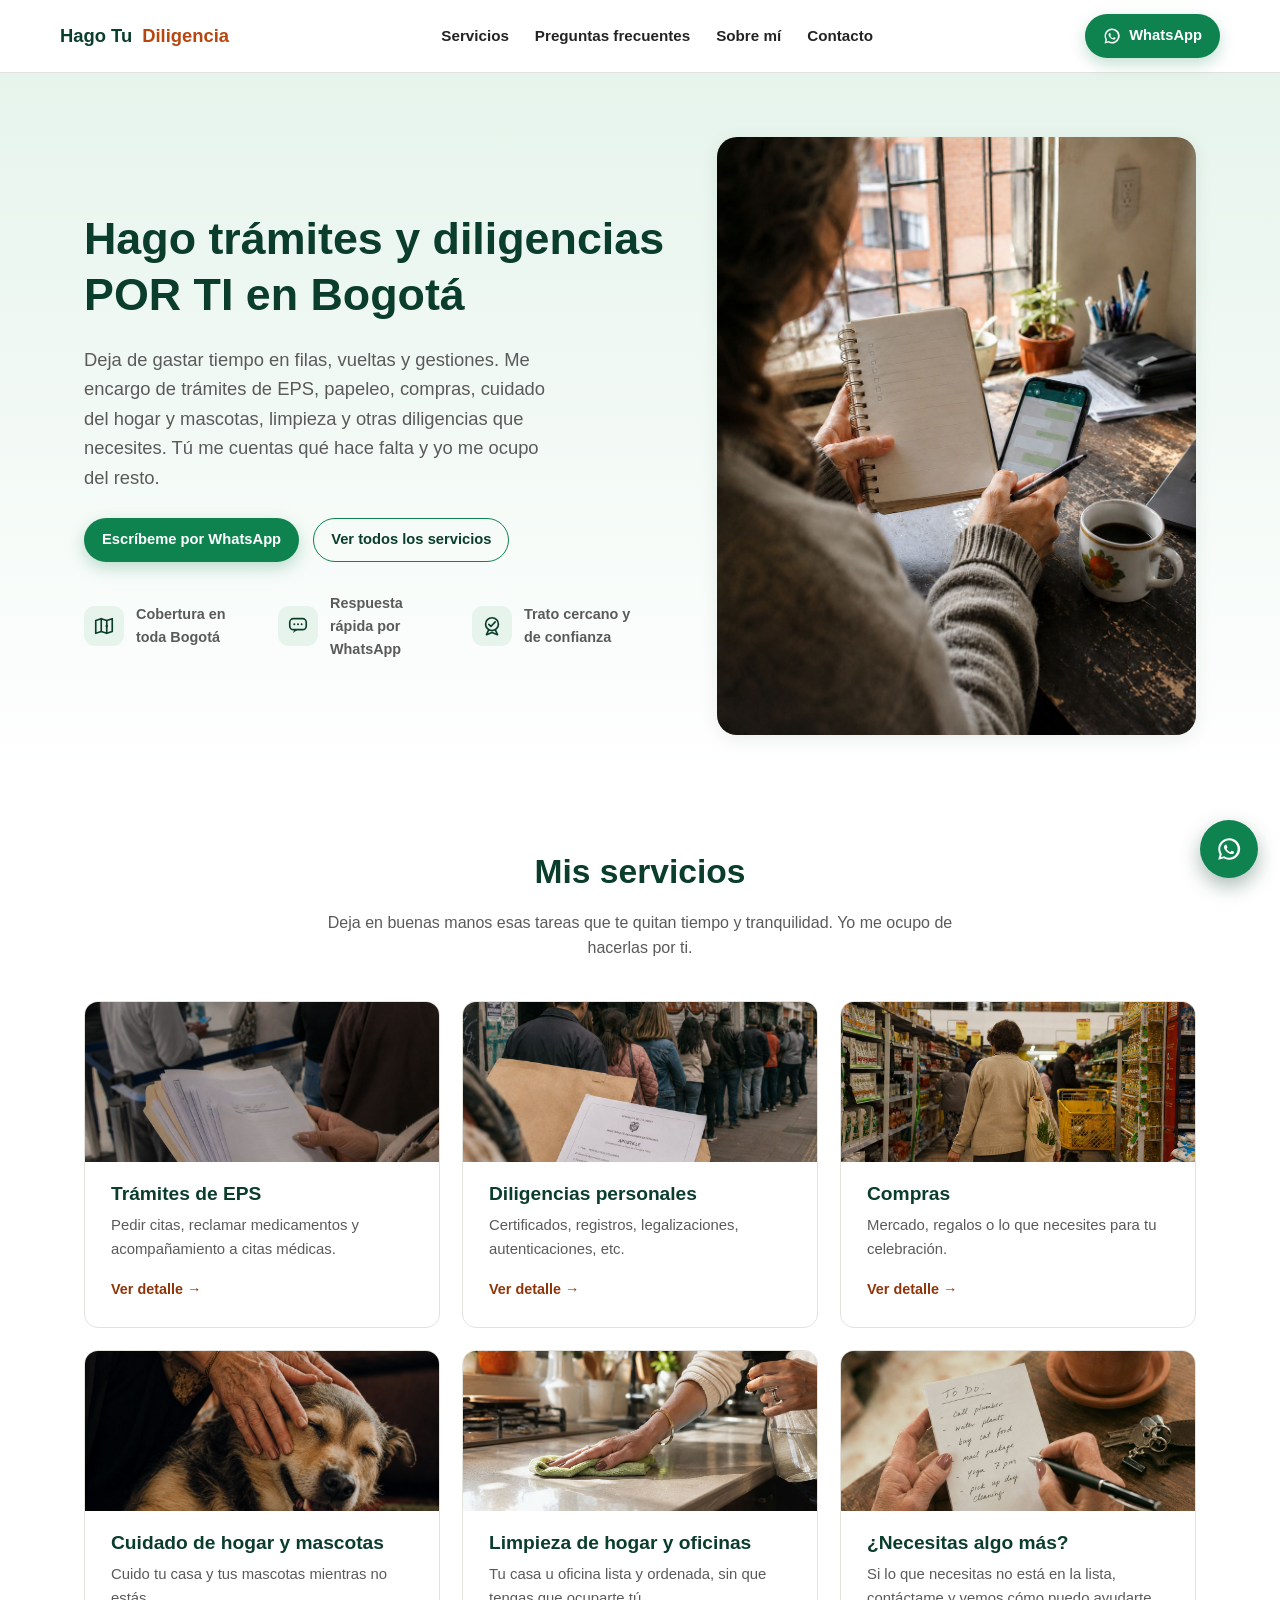
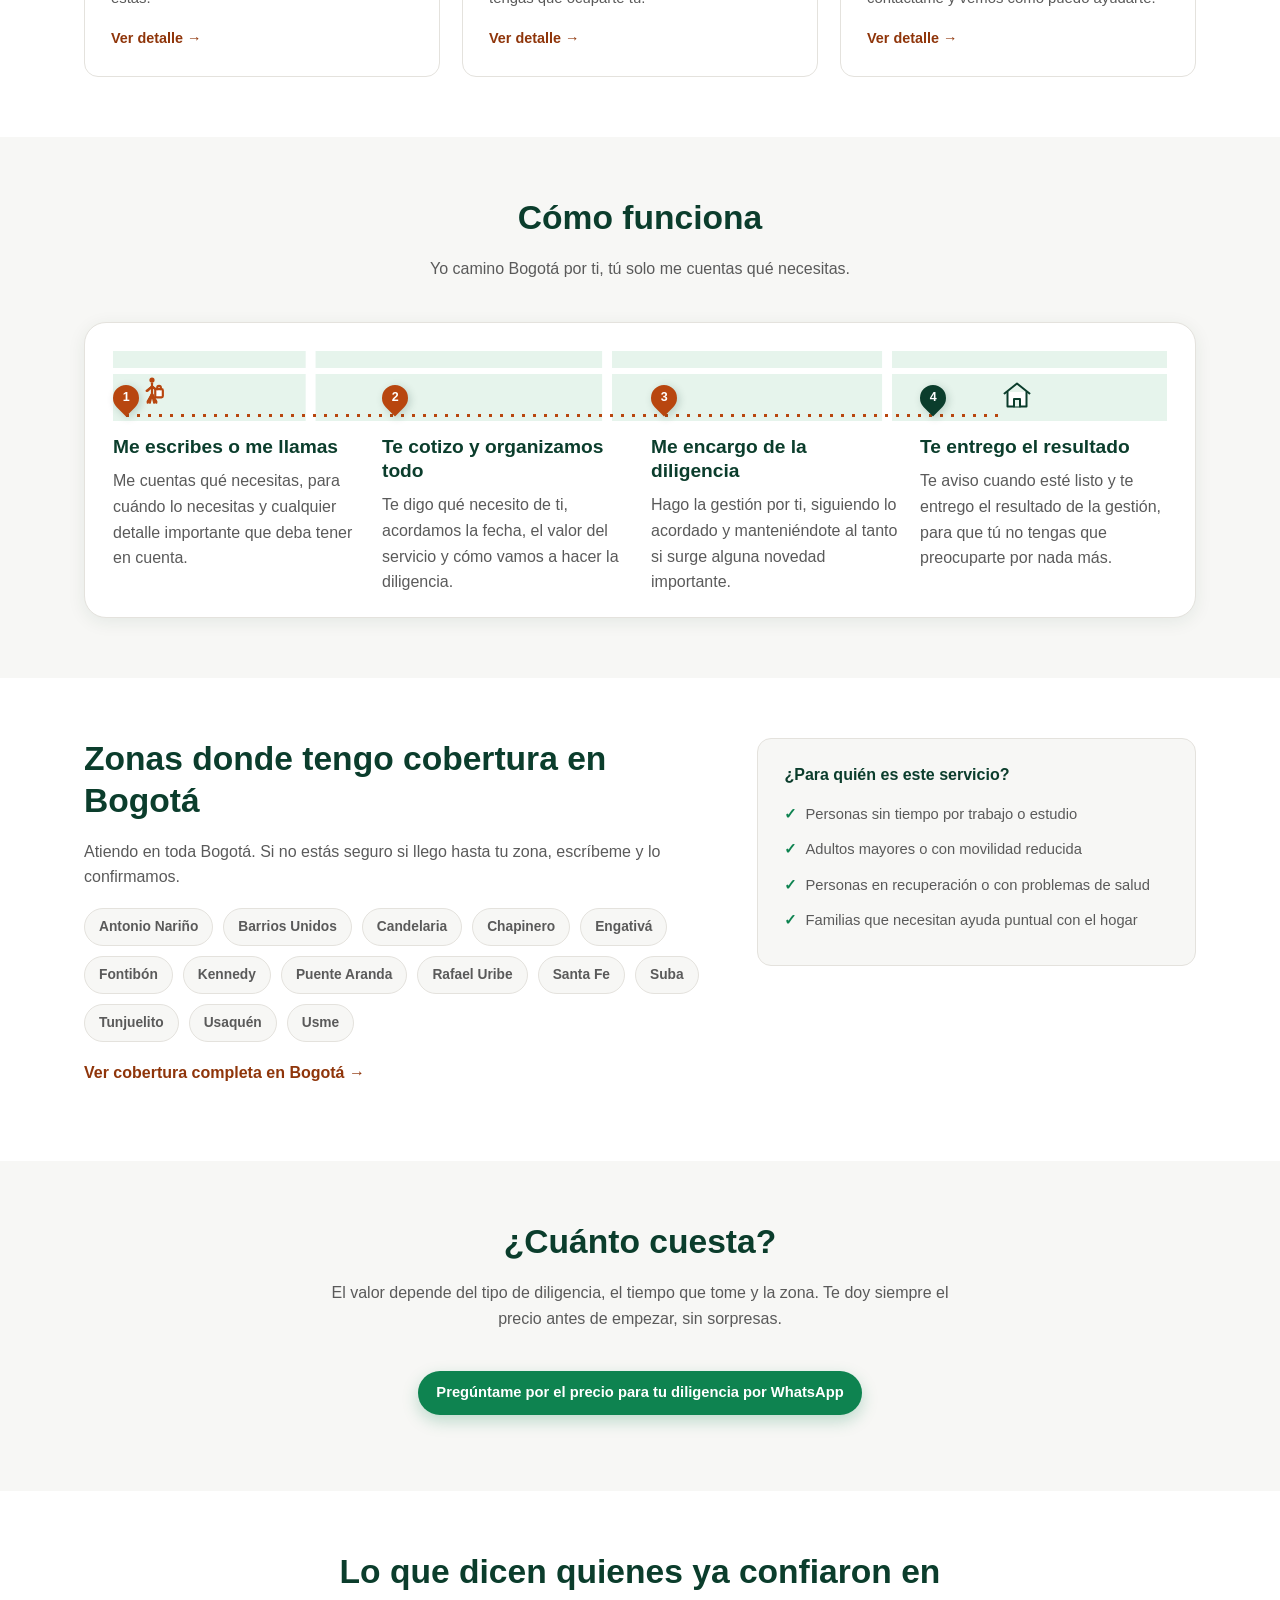
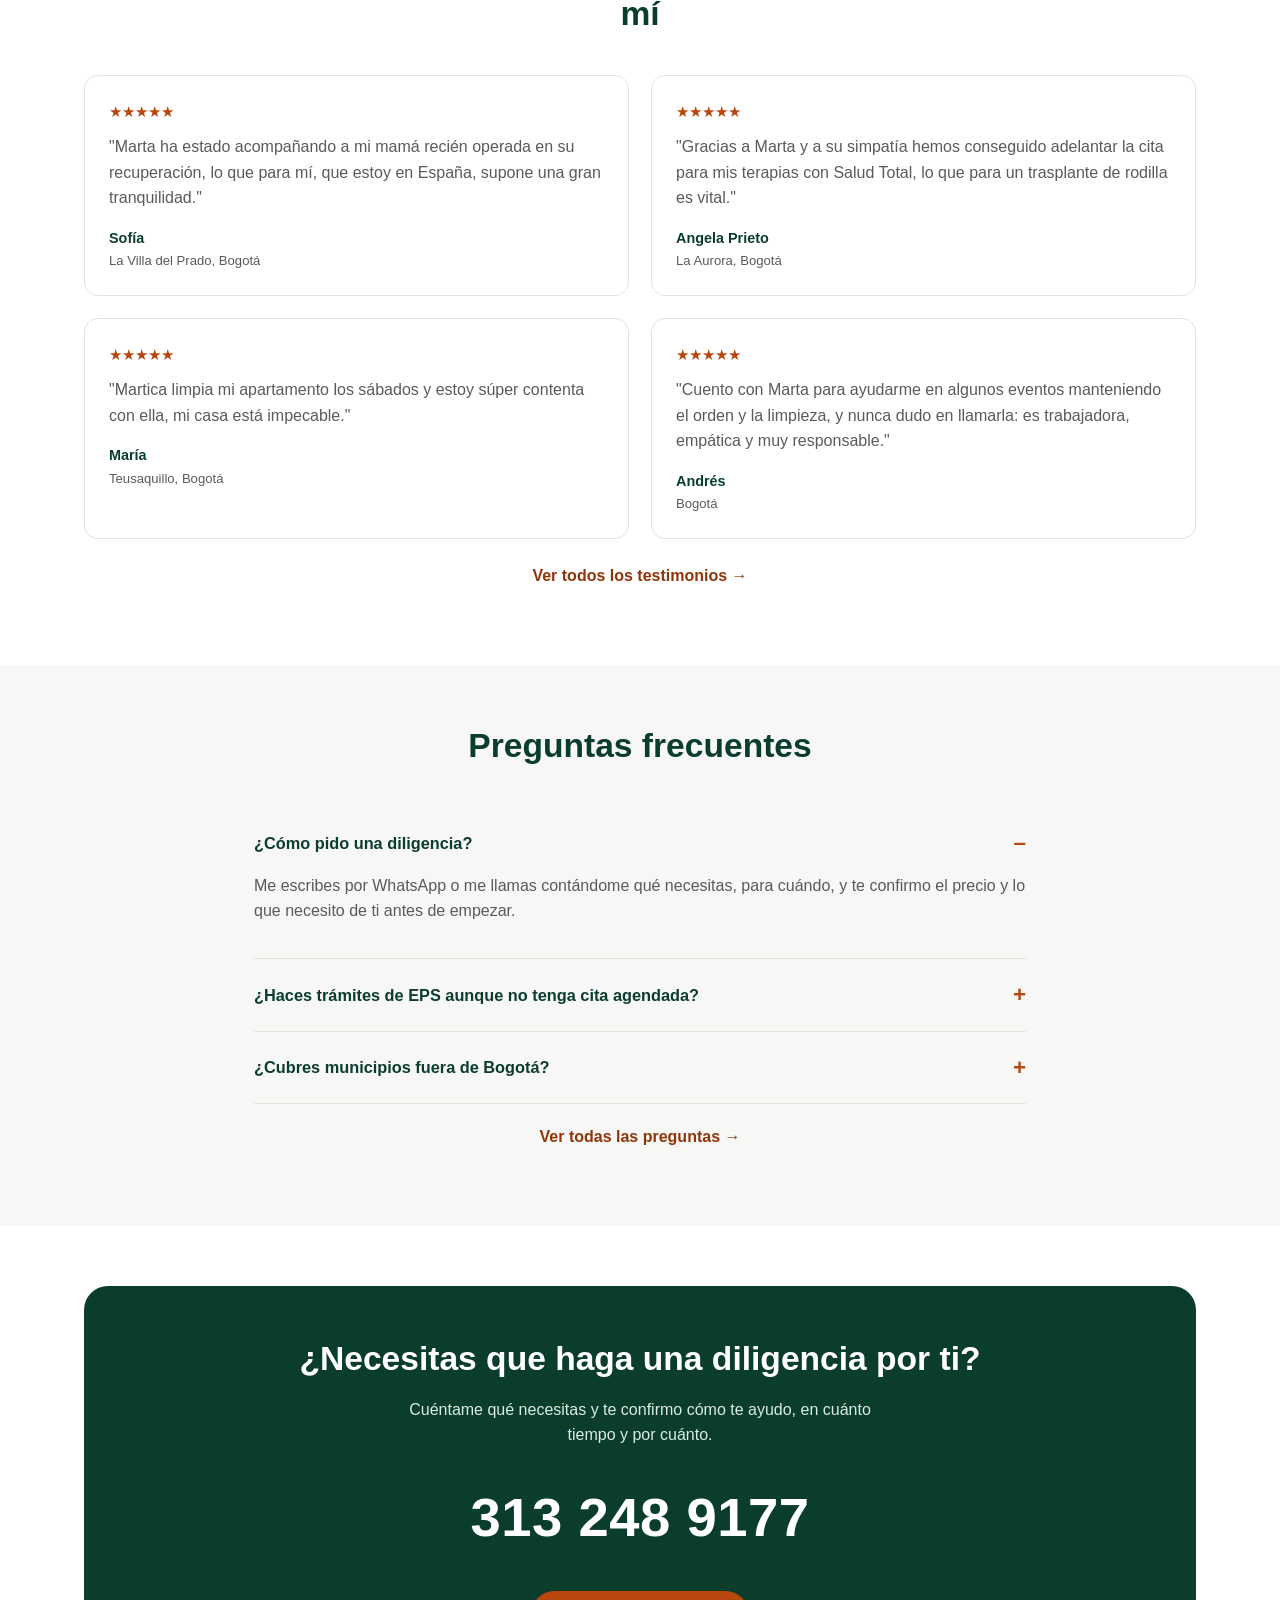
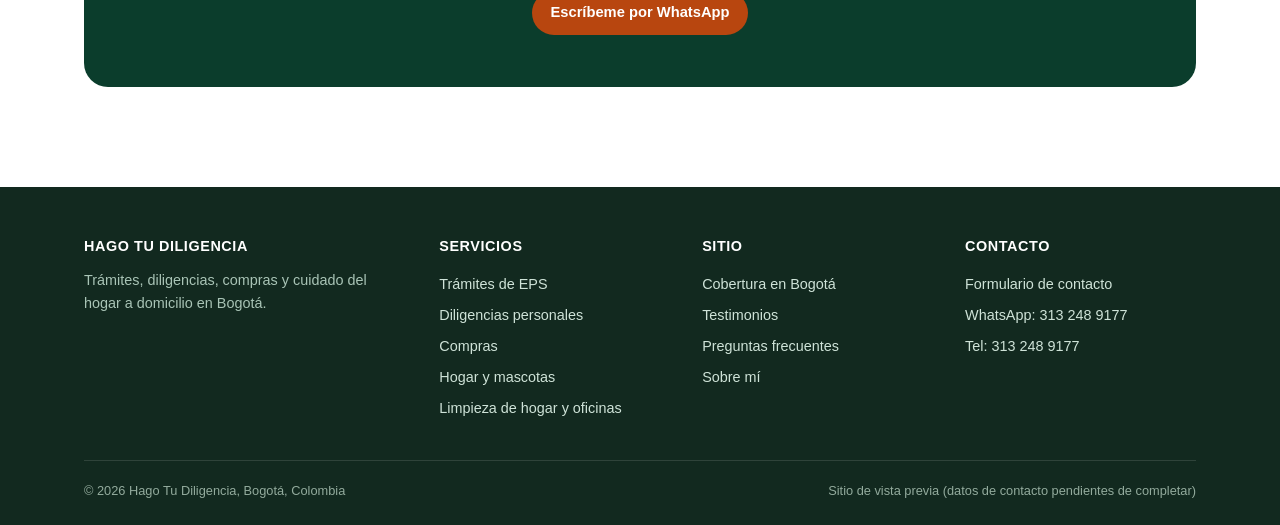
==== commit f3446cc9: "Corrige el desfase de la ruta y convierte la entrega en una escena Desfase: los pines van pegados al" ====
--- a/index.html
+++ b/index.html
@@ -189,37 +189,60 @@
     </div>
     <div class="how-block">
       <div class="steps">
-        <svg class="steps-route-bg" viewBox="0 0 640 60" preserveAspectRatio="none" aria-hidden="true">
-          <rect x="0" y="0" width="640" height="60" fill="var(--verde-claro)"/>
-          <path d="M160 0 V60 M400 0 V60" stroke="#fff" stroke-width="5" stroke-linecap="round"/>
-          <path d="M50,35 Q160,14 240,32 Q320,50 400,26 Q480,8 560,35" fill="none" stroke="var(--naranja)" stroke-width="2.5" stroke-dasharray="1 8" stroke-linecap="round"/>
+        <svg class="steps-route-bg" viewBox="0 0 640 70" preserveAspectRatio="none" aria-hidden="true">
+          <rect x="0" y="0" width="640" height="70" fill="var(--verde-claro)"/>
+          <path d="M120 0 V70 M300 0 V70 M470 0 V70" stroke="#fff" stroke-width="6" stroke-linecap="round"/>
+          <path d="M0 20 H640" stroke="#fff" stroke-width="6"/>
         </svg>
+        <span class="route-line" aria-hidden="true"></span>
+        <div class="route-house" aria-hidden="true">
+          <svg viewBox="0 0 32 30" width="32" height="30" fill="none" stroke="var(--verde-oscuro)" stroke-width="2" stroke-linecap="round" stroke-linejoin="round">
+            <path d="M6.5 13.5V28h19V13.5" fill="#fff"/>
+            <path d="M3.5 15 16 5 28.5 15"/>
+            <path d="M13 28v-7.5h6V28" fill="var(--verde-claro)"/>
+          </svg>
+        </div>
+        <div class="route-receiver" aria-hidden="true">
+          <svg viewBox="0 0 24 30" width="26" height="33" fill="none" stroke="var(--verde-oscuro)" stroke-width="2" stroke-linecap="round" stroke-linejoin="round">
+            <circle cx="12" cy="4" r="2.4" fill="var(--verde-oscuro)" stroke="none"/>
+            <line x1="12" y1="7" x2="12" y2="17"/>
+            <line x1="12" y1="10" x2="7" y2="13"/>
+            <line x1="12" y1="17" x2="9" y2="25"/>
+            <line x1="12" y1="17" x2="15" y2="25"/>
+            <g class="recv-bag">
+              <rect x="2" y="12.5" width="7" height="7.5" rx="1.2" fill="#fff"/>
+              <path d="M3.8 12.5v-1.3a1.7 1.7 0 0 1 3.4 0v1.3"/>
+            </g>
+          </svg>
+        </div>
         <div class="route-walker" aria-hidden="true">
           <svg viewBox="0 0 24 30" width="26" height="33" fill="none" stroke="var(--naranja)" stroke-width="2" stroke-linecap="round" stroke-linejoin="round">
             <circle cx="12" cy="4" r="2.4" fill="var(--naranja)" stroke="none"/>
             <line x1="12" y1="7" x2="12" y2="17"/>
-            <line class="walk-arm-a" x1="12" y1="10" x2="7" y2="14"/>
-            <line class="walk-arm-b" x1="12" y1="10" x2="17" y2="14"/>
-            <g class="walk-legs-a">
-              <line x1="12" y1="17" x2="8" y2="24"/>
-              <line x1="12" y1="17" x2="16" y2="25"/>
+            <g class="walk-cycle">
+              <line class="walk-arm-a" x1="12" y1="10" x2="7" y2="14"/>
+              <line class="walk-arm-b" x1="12" y1="10" x2="17" y2="14"/>
+              <g class="walk-legs-a">
+                <line x1="12" y1="17" x2="8" y2="24"/>
+                <line x1="12" y1="17" x2="16" y2="25"/>
+              </g>
+              <g class="walk-legs-b">
+                <line x1="12" y1="17" x2="16" y2="24"/>
+                <line x1="12" y1="17" x2="8" y2="25"/>
+              </g>
             </g>
-            <g class="walk-legs-b">
-              <line x1="12" y1="17" x2="16" y2="24"/>
-              <line x1="12" y1="17" x2="8" y2="25"/>
+            <g class="walk-still">
+              <line x1="12" y1="10" x2="8" y2="14"/>
+              <line x1="12" y1="10" x2="16" y2="13"/>
+              <line x1="12" y1="17" x2="10" y2="25"/>
+              <line x1="12" y1="17" x2="14" y2="25"/>
+            </g>
+            <g class="walk-bag">
+              <rect x="15" y="12.5" width="7" height="7.5" rx="1.2" fill="#fff"/>
+              <path d="M16.8 12.5v-1.3a1.7 1.7 0 0 1 3.4 0v1.3"/>
             </g>
           </svg>
         </div>
-        <svg class="route-delivery" viewBox="0 0 34 34" width="30" height="30" fill="none" stroke="var(--verde-oscuro)" stroke-width="2" stroke-linecap="round" stroke-linejoin="round" aria-hidden="true">
-          <circle cx="9" cy="6" r="2.2" fill="var(--verde-oscuro)" stroke="none"/>
-          <line x1="9" y1="9" x2="9" y2="19"/>
-          <line x1="9" y1="12" x2="14" y2="15"/>
-          <line x1="9" y1="19" x2="5" y2="27"/>
-          <line x1="9" y1="19" x2="13" y2="27"/>
-          <rect class="route-bag" x="16" y="11" width="13" height="14" rx="1.5" fill="#fff"/>
-          <line x1="19.5" y1="18" x2="25.5" y2="18"/>
-          <line x1="22.5" y1="15" x2="22.5" y2="21"/>
-        </svg>
         <div class="step">
           <div class="num"><span>1</span></div>
           <h3>Me escribes o me llamas</h3>
--- a/assets/css/style.css
+++ b/assets/css/style.css
@@ -178,44 +178,71 @@
   background:#fff;border:1px solid var(--borde);border-radius:22px;
   padding:28px 28px 6px;box-shadow:var(--sombra);
 }
-.how-block .steps{position:relative;}
-.steps-route-bg{position:absolute;top:0;left:0;width:100%;height:60px;display:block;}
-.route-delivery{
-  position:absolute;top:-4px;left:87.5%;
-  transform:translate(-50%,-100%) scale(.9);opacity:0;
-  animation:route-delivery 12s ease-in-out infinite;z-index:3;
-}
-.route-walker{
-  position:absolute;left:12.5%;top:33px;transform:translate(-50%,-50%);
-  animation:route-walk 12s ease-in-out infinite;z-index:2;
-}
-.walk-legs-a{animation:walk-toggle .55s steps(1,end) infinite;}
-.walk-legs-b{animation:walk-toggle .55s steps(1,end) infinite reverse;}
-.walk-arm-a{animation:walk-toggle .55s steps(1,end) infinite reverse;}
-.walk-arm-b{animation:walk-toggle .55s steps(1,end) infinite;}
+/* Las paradas se calculan desde la posición real de cada pin (borde izquierdo de su
+   columna + medio pin), no desde el centro de la columna: por eso antes iba desfasado. */
+.how-block .steps{
+  position:relative;
+  --gap:22px;
+  --colw:calc((100% - var(--gap) * 3) / 4);
+  --paso:calc(var(--colw) + var(--gap));
+  --linea:65px;              /* altura de la punta del pin: ahí va la ruta */
+  --w1:39px;                 /* 13px (medio pin) + 26px para no pisar el pin */
+  --w2:calc(var(--paso) + 39px);
+  --w3:calc(var(--paso) * 2 + 39px);
+  --w4:calc(var(--paso) * 3 + 39px);
+  --recibe:calc(var(--paso) * 3 + 69px);
+  --casa:calc(var(--paso) * 3 + 97px);
+}
+.steps-route-bg{position:absolute;top:0;left:0;width:100%;height:70px;display:block;}
+.route-line{
+  position:absolute;top:var(--linea);left:13px;margin-top:-1.5px;
+  width:calc(var(--paso) * 3 + 70px);height:3px;
+  background-image:repeating-linear-gradient(to right,var(--naranja) 0 3px,transparent 3px 11px);
+}
+.route-house,.route-receiver,.route-walker{
+  position:absolute;top:var(--linea);transform:translate(-50%,-100%);
+}
+.route-house{left:var(--casa);z-index:1;}
+.route-receiver{left:var(--casa);opacity:0;z-index:2;animation:route-receiver 14s ease-out infinite;}
+.route-walker{left:var(--w1);z-index:3;animation:route-walk 14s ease-in-out infinite;}
+.walk-legs-a{animation:walk-toggle .5s steps(1,end) infinite;}
+.walk-legs-b{animation:walk-toggle .5s steps(1,end) infinite reverse;}
+.walk-arm-a{animation:walk-toggle .5s steps(1,end) infinite reverse;}
+.walk-arm-b{animation:walk-toggle .5s steps(1,end) infinite;}
+/* Al pararse en el 4 se congela el ciclo de piernas y se muestra la pose quieta */
+.walk-cycle{animation:walk-cycle-vis 14s steps(1,end) infinite;}
+.walk-still{animation:walk-still-vis 14s steps(1,end) infinite;}
+.walk-bag{animation:walk-bag 14s steps(1,end) infinite;}
+.recv-bag{animation:recv-bag 14s steps(1,end) infinite;}
 @keyframes walk-toggle{0%,49%{opacity:1;}50%,100%{opacity:0;}}
 @keyframes route-walk{
-  0%,6%{left:12.5%;top:35px;opacity:1;}
-  22%,28%{left:37.5%;top:16px;opacity:1;}
-  44%,50%{left:62.5%;top:42px;opacity:1;}
-  66%,92%{left:87.5%;top:14px;opacity:1;}
-  94%{left:87.5%;top:14px;opacity:0;}
-  96%{left:12.5%;top:35px;opacity:0;}
-  100%{left:12.5%;top:35px;opacity:1;}
-}
-@keyframes route-delivery{
-  0%,64%{opacity:0;transform:translate(-50%,-100%) scale(.9);}
-  70%,88%{opacity:1;transform:translate(-50%,-115%) scale(1);}
-  94%,100%{opacity:0;transform:translate(-50%,-100%) scale(.9);}
-}
+  0%,4%{left:var(--w1);opacity:1;}
+  18%,23%{left:var(--w2);opacity:1;}
+  37%,42%{left:var(--w3);opacity:1;}
+  56%,90%{left:var(--w4);opacity:1;}
+  93%{left:var(--w4);opacity:0;}
+  94%{left:var(--w1);opacity:0;}
+  100%{left:var(--w1);opacity:1;}
+}
+@keyframes route-receiver{
+  0%,58%{opacity:0;left:var(--casa);}
+  64%,86%{opacity:1;left:var(--recibe);}
+  91%,100%{opacity:0;left:var(--casa);}
+}
+@keyframes walk-cycle-vis{0%,55%{opacity:1;}56%,94%{opacity:0;}95%,100%{opacity:1;}}
+@keyframes walk-still-vis{0%,55%{opacity:0;}56%,94%{opacity:1;}95%,100%{opacity:0;}}
+@keyframes walk-bag{0%,66%{opacity:1;}68%,94%{opacity:0;}96%,100%{opacity:1;}}
+@keyframes recv-bag{0%,66%{opacity:0;}68%,88%{opacity:1;}90%,100%{opacity:0;}}
 @media (prefers-reduced-motion: reduce){
-  .route-walker{animation:none;left:87.5%;top:14px;opacity:1;}
-  .route-delivery{animation:none;opacity:1;transform:translate(-50%,-115%) scale(1);}
+  .route-walker{animation:none;left:var(--w4);opacity:1;}
+  .route-receiver{animation:none;left:var(--recibe);opacity:1;}
+  .walk-cycle,.walk-bag{animation:none;opacity:0;}
+  .walk-still,.recv-bag{animation:none;opacity:1;}
   .walk-legs-a,.walk-legs-b,.walk-arm-a,.walk-arm-b{animation:none;opacity:1;}
 }
 @media (max-width:900px){
   .how-block .steps{padding-top:0;}
-  .steps-route-bg,.route-walker,.route-delivery{display:none;}
+  .steps-route-bg,.route-line,.route-house,.route-receiver,.route-walker{display:none;}
 }
 
 /* Steps */
@@ -232,6 +259,7 @@
 .how-block .step .num{
   width:26px;height:26px;border-radius:50% 50% 50% 0;
   transform:rotate(-45deg);font-size:.78rem;box-shadow:0 3px 8px rgba(11,61,44,.2);
+  margin-bottom:24px;
 }
 .how-block .step .num span{transform:rotate(45deg);display:block;}
 .how-block .step:last-child .num{background:var(--verde-oscuro);}
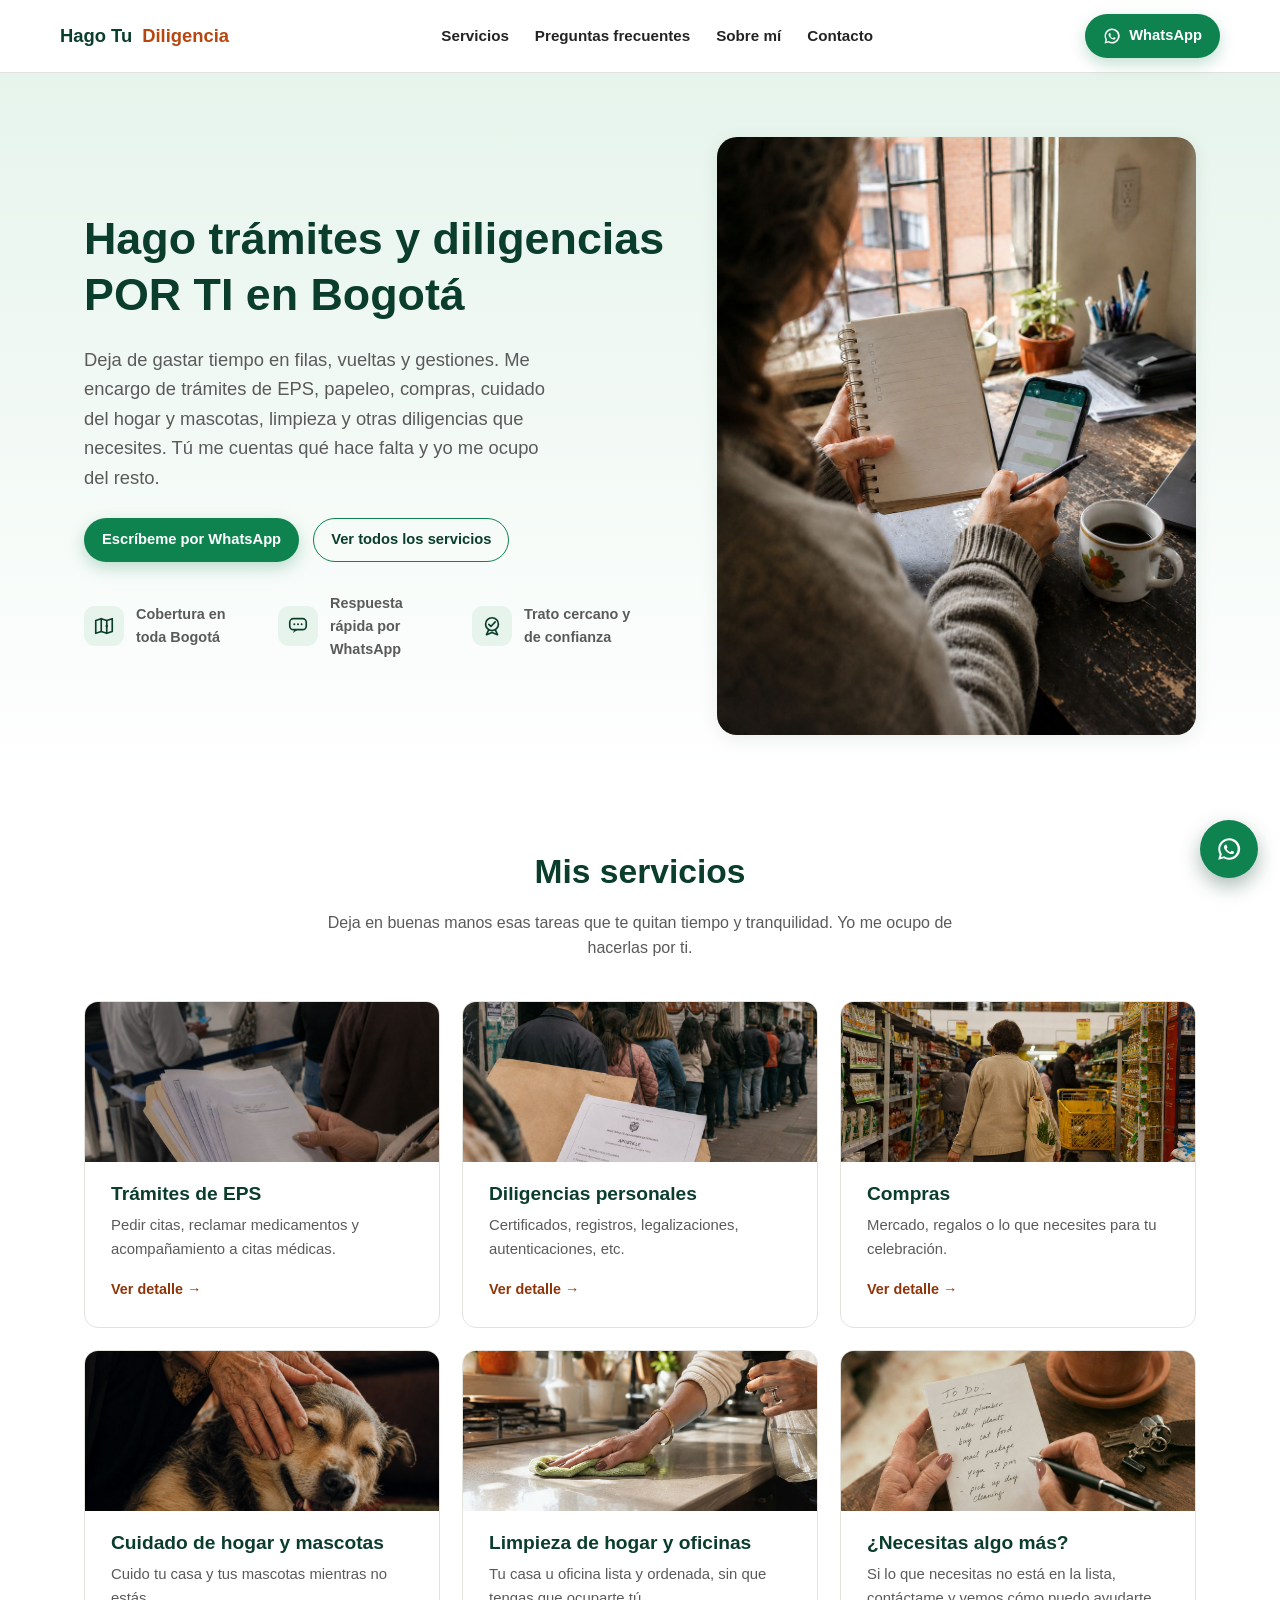
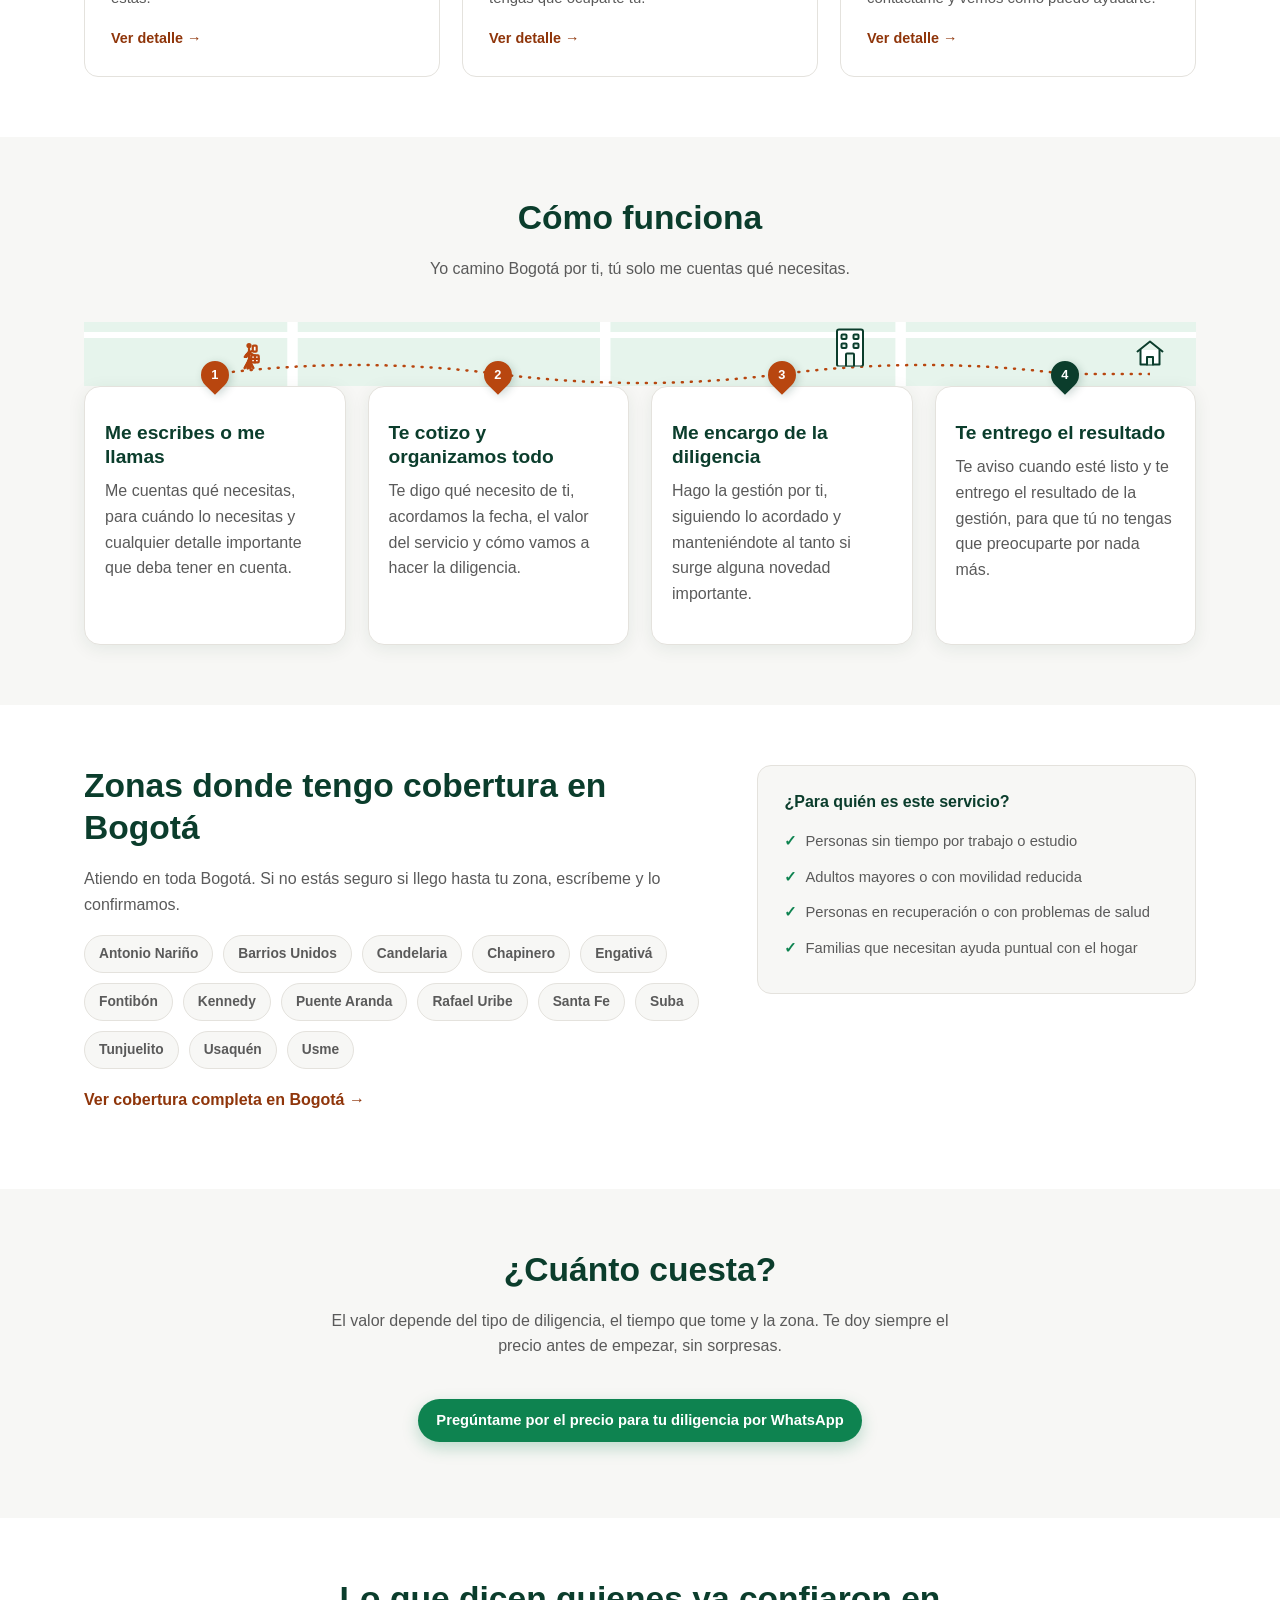
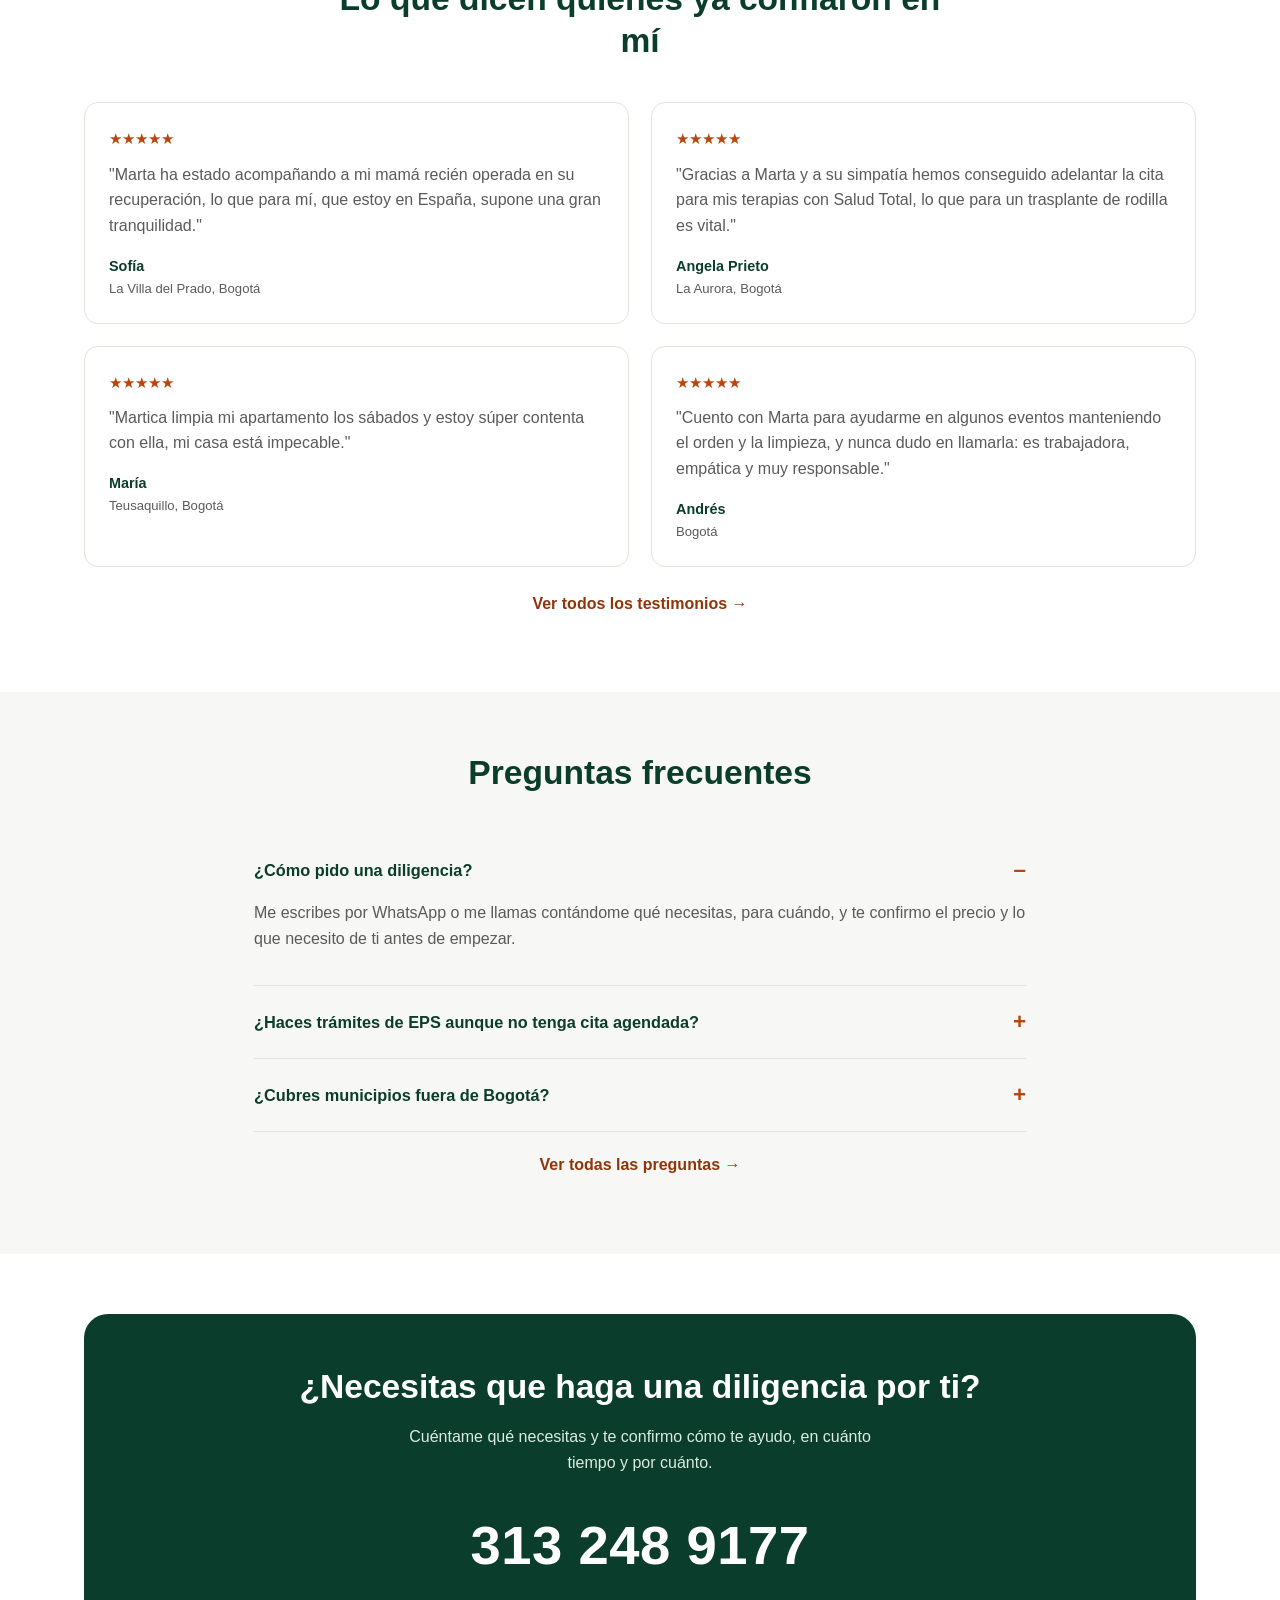
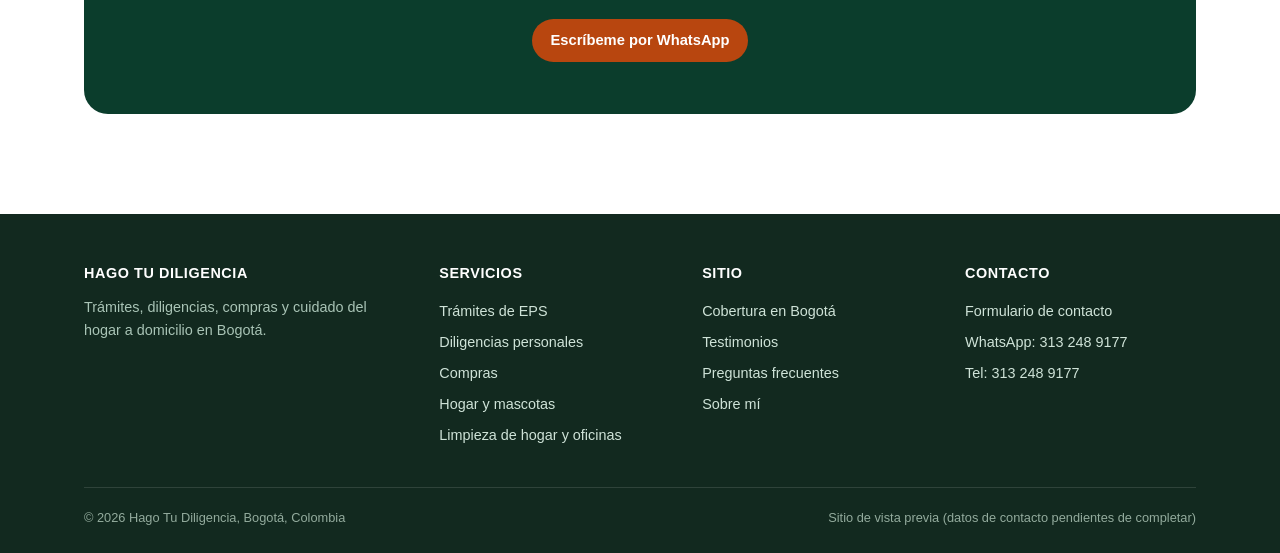
==== commit ca6707a3: "Convierte "Cómo funciona" en una historia sobre un camino con curvas - Camino: la línea recta se cam" ====
--- a/index.html
+++ b/index.html
@@ -189,12 +189,25 @@
     </div>
     <div class="how-block">
       <div class="steps">
-        <svg class="steps-route-bg" viewBox="0 0 640 70" preserveAspectRatio="none" aria-hidden="true">
-          <rect x="0" y="0" width="640" height="70" fill="var(--verde-claro)"/>
-          <path d="M120 0 V70 M300 0 V70 M470 0 V70" stroke="#fff" stroke-width="6" stroke-linecap="round"/>
-          <path d="M0 20 H640" stroke="#fff" stroke-width="6"/>
+        <svg class="steps-route-bg" viewBox="0 0 640 64" preserveAspectRatio="none" aria-hidden="true">
+          <rect x="0" y="0" width="640" height="64" fill="var(--verde-claro)"/>
+          <path d="M120 0 V64 M300 0 V64 M470 0 V64" stroke="#fff" stroke-width="6" stroke-linecap="round"/>
+          <path d="M0 13 H640" stroke="#fff" stroke-width="6"/>
         </svg>
-        <span class="route-line" aria-hidden="true"></span>
+        <svg class="route-curve" viewBox="0 0 330 60" preserveAspectRatio="none" aria-hidden="true">
+          <path d="M0 30 Q50 12 100 30 Q150 48 200 30 Q250 12 300 30 L330 30" fill="none" stroke="var(--naranja)" stroke-width="2.5" stroke-dasharray="1 8" stroke-linecap="round" vector-effect="non-scaling-stroke"/>
+        </svg>
+        <span class="route-rail" aria-hidden="true"></span>
+        <div class="route-building" aria-hidden="true">
+          <svg viewBox="0 0 34 40" width="34" height="40" fill="none" stroke="var(--verde-oscuro)" stroke-width="2" stroke-linecap="round" stroke-linejoin="round">
+            <rect x="4" y="3" width="26" height="37" rx="2" fill="#fff"/>
+            <rect x="8.5" y="8" width="5" height="4.5" rx="1" fill="var(--verde-claro)"/>
+            <rect x="20.5" y="8" width="5" height="4.5" rx="1" fill="var(--verde-claro)"/>
+            <rect x="8.5" y="17" width="5" height="4.5" rx="1" fill="var(--verde-claro)"/>
+            <rect x="20.5" y="17" width="5" height="4.5" rx="1" fill="var(--verde-claro)"/>
+            <rect x="13" y="27" width="8" height="13" rx="1" fill="var(--verde-claro)"/>
+          </svg>
+        </div>
         <div class="route-house" aria-hidden="true">
           <svg viewBox="0 0 32 30" width="32" height="30" fill="none" stroke="var(--verde-oscuro)" stroke-width="2" stroke-linecap="round" stroke-linejoin="round">
             <path d="M6.5 13.5V28h19V13.5" fill="#fff"/>
@@ -206,40 +219,66 @@
           <svg viewBox="0 0 24 30" width="26" height="33" fill="none" stroke="var(--verde-oscuro)" stroke-width="2" stroke-linecap="round" stroke-linejoin="round">
             <circle cx="12" cy="4" r="2.4" fill="var(--verde-oscuro)" stroke="none"/>
             <line x1="12" y1="7" x2="12" y2="17"/>
-            <line x1="12" y1="10" x2="7" y2="13"/>
+            <line x1="12" y1="10" x2="7.5" y2="13.5"/>
             <line x1="12" y1="17" x2="9" y2="25"/>
             <line x1="12" y1="17" x2="15" y2="25"/>
-            <g class="recv-bag">
-              <rect x="2" y="12.5" width="7" height="7.5" rx="1.2" fill="#fff"/>
-              <path d="M3.8 12.5v-1.3a1.7 1.7 0 0 1 3.4 0v1.3"/>
+            <g class="recv-box">
+              <rect x="2.5" y="13.5" width="7" height="6.5" rx="0.8" fill="#fff"/>
+              <line x1="2.5" y1="16.7" x2="9.5" y2="16.7"/>
+              <line x1="6" y1="13.5" x2="6" y2="20"/>
             </g>
           </svg>
         </div>
         <div class="route-walker" aria-hidden="true">
-          <svg viewBox="0 0 24 30" width="26" height="33" fill="none" stroke="var(--naranja)" stroke-width="2" stroke-linecap="round" stroke-linejoin="round">
+          <svg class="walk-chat" viewBox="0 0 24 14" width="24" height="14" fill="none">
+            <rect x="6" y="1" width="17" height="10.5" rx="4" fill="#fff" stroke="var(--naranja)" stroke-width="1.4"/>
+            <circle cx="11" cy="6.2" r="1" fill="var(--naranja)"/>
+            <circle cx="14.5" cy="6.2" r="1" fill="var(--naranja)"/>
+            <circle cx="18" cy="6.2" r="1" fill="var(--naranja)"/>
+            <circle cx="3.2" cy="12" r="1.7" fill="#fff" stroke="var(--naranja)" stroke-width="1.2"/>
+          </svg>
+          <svg class="walk-body" viewBox="0 0 24 30" width="26" height="33" fill="none" stroke="var(--naranja)" stroke-width="2" stroke-linecap="round" stroke-linejoin="round">
             <circle cx="12" cy="4" r="2.4" fill="var(--naranja)" stroke="none"/>
             <line x1="12" y1="7" x2="12" y2="17"/>
+            <g class="walk-phone">
+              <line x1="12" y1="10" x2="16.5" y2="8.5"/>
+              <rect x="15.5" y="4" width="3.6" height="5.6" rx="0.9" fill="#fff"/>
+            </g>
+            <g class="walk-free">
+              <line x1="12" y1="10" x2="16" y2="14"/>
+            </g>
+            <g class="walk-box">
+              <line x1="12" y1="10" x2="16.5" y2="13"/>
+              <rect x="14" y="13" width="7" height="6.5" rx="0.8" fill="#fff"/>
+              <line x1="14" y1="16.2" x2="21" y2="16.2"/>
+              <line x1="17.5" y1="13" x2="17.5" y2="19.5"/>
+            </g>
             <g class="walk-cycle">
-              <line class="walk-arm-a" x1="12" y1="10" x2="7" y2="14"/>
-              <line class="walk-arm-b" x1="12" y1="10" x2="17" y2="14"/>
-              <g class="walk-legs-a">
-                <line x1="12" y1="17" x2="8" y2="24"/>
+              <g class="walk-p1">
+                <line x1="12" y1="10" x2="8" y2="14.5"/>
+                <line x1="12" y1="17" x2="8" y2="25"/>
+                <line x1="12" y1="17" x2="16" y2="24.5"/>
+              </g>
+              <g class="walk-p2">
+                <line x1="12" y1="10" x2="9.5" y2="14.5"/>
+                <line x1="12" y1="17" x2="11" y2="25"/>
+                <line x1="12" y1="17" x2="13.5" y2="24"/>
+              </g>
+              <g class="walk-p3">
+                <line x1="12" y1="10" x2="9" y2="13"/>
                 <line x1="12" y1="17" x2="16" y2="25"/>
+                <line x1="12" y1="17" x2="8" y2="24.5"/>
               </g>
-              <g class="walk-legs-b">
-                <line x1="12" y1="17" x2="16" y2="24"/>
-                <line x1="12" y1="17" x2="8" y2="25"/>
+              <g class="walk-p4">
+                <line x1="12" y1="10" x2="9.5" y2="14.5"/>
+                <line x1="12" y1="17" x2="13" y2="25"/>
+                <line x1="12" y1="17" x2="10.5" y2="24"/>
               </g>
             </g>
             <g class="walk-still">
-              <line x1="12" y1="10" x2="8" y2="14"/>
-              <line x1="12" y1="10" x2="16" y2="13"/>
-              <line x1="12" y1="17" x2="10" y2="25"/>
-              <line x1="12" y1="17" x2="14" y2="25"/>
-            </g>
-            <g class="walk-bag">
-              <rect x="15" y="12.5" width="7" height="7.5" rx="1.2" fill="#fff"/>
-              <path d="M16.8 12.5v-1.3a1.7 1.7 0 0 1 3.4 0v1.3"/>
+              <line x1="12" y1="10" x2="8.5" y2="14.5"/>
+              <line x1="12" y1="17" x2="10.5" y2="25"/>
+              <line x1="12" y1="17" x2="13.5" y2="25"/>
             </g>
           </svg>
         </div>
--- a/assets/css/style.css
+++ b/assets/css/style.css
@@ -173,96 +173,172 @@
 .card-servicio .link{font-weight:700;color:var(--naranja-oscuro);font-size:.9rem;}
 .card-servicio .link:hover{text-decoration:underline;}
 
-/* Mapa de "Cómo funciona": la textura y la ruta viven detrás de los números reales, no en una caja aparte */
-.how-block{
-  background:#fff;border:1px solid var(--borde);border-radius:22px;
-  padding:28px 28px 6px;box-shadow:var(--sombra);
-}
-/* Las paradas se calculan desde la posición real de cada pin (borde izquierdo de su
-   columna + medio pin), no desde el centro de la columna: por eso antes iba desfasado. */
+/* "Cómo funciona": cada paso es una tarjeta y la ruta ondulada pasa por encima uniendo
+   los pines. En escritorio el camino es horizontal; en móvil se convierte en un raíl
+   vertical, cuyas posiciones mide main.js porque las tarjetas no tienen alto fijo.
+   Las paradas se calculan desde la posición real del pin (centrado sobre su tarjeta). */
+.how-block{position:relative;}
 .how-block .steps{
   position:relative;
+  padding-top:64px;          /* deja sitio a la ruta y a la nubecita del caminante */
   --gap:22px;
   --colw:calc((100% - var(--gap) * 3) / 4);
   --paso:calc(var(--colw) + var(--gap));
-  --linea:65px;              /* altura de la punta del pin: ahí va la ruta */
-  --w1:39px;                 /* 13px (medio pin) + 26px para no pisar el pin */
-  --w2:calc(var(--paso) + 39px);
-  --w3:calc(var(--paso) * 2 + 39px);
-  --w4:calc(var(--paso) * 3 + 39px);
-  --recibe:calc(var(--paso) * 3 + 69px);
-  --casa:calc(var(--paso) * 3 + 97px);
-}
-.steps-route-bg{position:absolute;top:0;left:0;width:100%;height:70px;display:block;}
-.route-line{
-  position:absolute;top:var(--linea);left:13px;margin-top:-1.5px;
-  width:calc(var(--paso) * 3 + 70px);height:3px;
-  background-image:repeating-linear-gradient(to right,var(--naranja) 0 3px,transparent 3px 11px);
-}
-.route-house,.route-receiver,.route-walker{
+  --linea:52px;
+  --pin1:calc(var(--colw) / 2);
+  --w1:calc(var(--colw) / 2 + var(--paso) * 0.12);
+  --w2:calc(var(--colw) / 2 + var(--paso) * 1.12);
+  --w3:calc(var(--colw) / 2 + var(--paso) * 2.12);
+  --w4:calc(var(--colw) / 2 + var(--paso) * 3.12);
+  --edificio:calc(var(--colw) / 2 + var(--paso) * 2.24);
+  --recibe:calc(var(--colw) / 2 + var(--paso) * 3.22);
+  --casa:calc(var(--colw) / 2 + var(--paso) * 3.30);
+  /* Reserva para el raíl vertical de móvil; main.js reescribe estos valores midiendo */
+  --mx:26px;--m1:40px;--m2:180px;--m3:320px;--m4:460px;
+}
+.steps-route-bg{position:absolute;top:0;left:0;width:100%;height:64px;display:block;}
+.route-curve{
+  position:absolute;top:calc(var(--linea) - 30px);left:var(--pin1);
+  width:calc(var(--paso) * 3.30);height:60px;display:block;
+}
+.route-rail{display:none;}
+.steps-route-bg,.route-curve,.route-rail,
+.route-building,.route-house,.route-receiver,.route-walker{pointer-events:none;}
+.route-building,.route-house,.route-receiver,.route-walker{
   position:absolute;top:var(--linea);transform:translate(-50%,-100%);
 }
-.route-house{left:var(--casa);z-index:1;}
-.route-receiver{left:var(--casa);opacity:0;z-index:2;animation:route-receiver 14s ease-out infinite;}
-.route-walker{left:var(--w1);z-index:3;animation:route-walk 14s ease-in-out infinite;}
-.walk-legs-a{animation:walk-toggle .5s steps(1,end) infinite;}
-.walk-legs-b{animation:walk-toggle .5s steps(1,end) infinite reverse;}
-.walk-arm-a{animation:walk-toggle .5s steps(1,end) infinite reverse;}
-.walk-arm-b{animation:walk-toggle .5s steps(1,end) infinite;}
-/* Al pararse en el 4 se congela el ciclo de piernas y se muestra la pose quieta */
+.route-building{left:var(--edificio);z-index:2;}
+.route-house{left:var(--casa);z-index:2;}
+.route-receiver{left:var(--casa);opacity:0;z-index:3;animation:route-receiver 14s ease-out infinite;}
+.route-walker{left:var(--w1);z-index:4;animation:route-walk 14s ease-in-out infinite;}
+.walk-body{display:block;}
+.walk-chat{position:absolute;left:13px;bottom:28px;opacity:0;animation:walk-chat 14s ease-in-out infinite;}
+
+/* Marcha de 4 poses (apoyo, paso, apoyo contrario, paso). Antes alternaba dos posturas
+   abiertas casi simétricas, que se leía como parpadeo y no como caminar. */
+.walk-p1{animation:pose-1 .56s steps(1,end) infinite;}
+.walk-p2{animation:pose-2 .56s steps(1,end) infinite;}
+.walk-p3{animation:pose-3 .56s steps(1,end) infinite;}
+.walk-p4{animation:pose-4 .56s steps(1,end) infinite;}
+@keyframes pose-1{0%,24.9%{opacity:1;}25%,100%{opacity:0;}}
+@keyframes pose-2{0%,24.9%{opacity:0;}25%,49.9%{opacity:1;}50%,100%{opacity:0;}}
+@keyframes pose-3{0%,49.9%{opacity:0;}50%,74.9%{opacity:1;}75%,100%{opacity:0;}}
+@keyframes pose-4{0%,74.9%{opacity:0;}75%,100%{opacity:1;}}
+
+/* Qué lleva en la mano: móvil hablando (1→2), manos libres (2→3), y caja al salir del
+   edificio (3→4), que es lo que entrega en el 4. */
 .walk-cycle{animation:walk-cycle-vis 14s steps(1,end) infinite;}
 .walk-still{animation:walk-still-vis 14s steps(1,end) infinite;}
-.walk-bag{animation:walk-bag 14s steps(1,end) infinite;}
-.recv-bag{animation:recv-bag 14s steps(1,end) infinite;}
-@keyframes walk-toggle{0%,49%{opacity:1;}50%,100%{opacity:0;}}
+.walk-phone{animation:carry-phone 14s steps(1,end) infinite;}
+.walk-free{animation:carry-free 14s steps(1,end) infinite;}
+.walk-box{animation:carry-box 14s steps(1,end) infinite;}
+.recv-box{animation:recv-box 14s steps(1,end) infinite;}
 @keyframes route-walk{
-  0%,4%{left:var(--w1);opacity:1;}
-  18%,23%{left:var(--w2);opacity:1;}
-  37%,42%{left:var(--w3);opacity:1;}
-  56%,90%{left:var(--w4);opacity:1;}
-  93%{left:var(--w4);opacity:0;}
-  94%{left:var(--w1);opacity:0;}
-  100%{left:var(--w1);opacity:1;}
+  0%,4%{left:var(--w1);top:calc(var(--linea) - 4px);opacity:1;}
+  10%{top:calc(var(--linea) - 9px);}
+  17%,22%{left:var(--w2);top:calc(var(--linea) + 4px);opacity:1;}
+  28%{top:calc(var(--linea) + 9px);}
+  35%,39%{left:var(--w3);top:calc(var(--linea) - 4px);opacity:1;}
+  41%,44%{left:var(--w3);top:calc(var(--linea) - 4px);opacity:0;}
+  45%,49%{left:var(--w3);top:calc(var(--linea) - 4px);opacity:1;}
+  55%{top:calc(var(--linea) - 9px);}
+  62%,90%{left:var(--w4);top:var(--linea);opacity:1;}
+  93%{left:var(--w4);top:var(--linea);opacity:0;}
+  94%{left:var(--w1);top:calc(var(--linea) - 4px);opacity:0;}
+  100%{left:var(--w1);top:calc(var(--linea) - 4px);opacity:1;}
 }
 @keyframes route-receiver{
-  0%,58%{opacity:0;left:var(--casa);}
-  64%,86%{opacity:1;left:var(--recibe);}
-  91%,100%{opacity:0;left:var(--casa);}
-}
-@keyframes walk-cycle-vis{0%,55%{opacity:1;}56%,94%{opacity:0;}95%,100%{opacity:1;}}
-@keyframes walk-still-vis{0%,55%{opacity:0;}56%,94%{opacity:1;}95%,100%{opacity:0;}}
-@keyframes walk-bag{0%,66%{opacity:1;}68%,94%{opacity:0;}96%,100%{opacity:1;}}
-@keyframes recv-bag{0%,66%{opacity:0;}68%,88%{opacity:1;}90%,100%{opacity:0;}}
+  0%,62%{opacity:0;left:var(--casa);}
+  68%,88%{opacity:1;left:var(--recibe);}
+  92%,100%{opacity:0;left:var(--casa);}
+}
+@keyframes walk-cycle-vis{
+  0%,3.9%{opacity:0;}4%,16.9%{opacity:1;}17%,21.9%{opacity:0;}
+  22%,34.9%{opacity:1;}35%,48.9%{opacity:0;}49%,61.9%{opacity:1;}62%,100%{opacity:0;}
+}
+@keyframes walk-still-vis{
+  0%,3.9%{opacity:1;}4%,16.9%{opacity:0;}17%,21.9%{opacity:1;}
+  22%,34.9%{opacity:0;}35%,48.9%{opacity:1;}49%,61.9%{opacity:0;}62%,100%{opacity:1;}
+}
+@keyframes walk-chat{0%,5%{opacity:0;}8%,15%{opacity:1;}18%,100%{opacity:0;}}
+@keyframes carry-phone{0%,21.9%{opacity:1;}22%,95.9%{opacity:0;}96%,100%{opacity:1;}}
+@keyframes carry-free{0%,21.9%{opacity:0;}22%,44.9%{opacity:1;}45%,69.9%{opacity:0;}70%,95.9%{opacity:1;}96%,100%{opacity:0;}}
+@keyframes carry-box{0%,44.9%{opacity:0;}45%,69.9%{opacity:1;}70%,100%{opacity:0;}}
+@keyframes recv-box{0%,69.9%{opacity:0;}70%,88%{opacity:1;}90%,100%{opacity:0;}}
 @media (prefers-reduced-motion: reduce){
-  .route-walker{animation:none;left:var(--w4);opacity:1;}
+  .route-walker{animation:none;left:var(--w4);top:var(--linea);opacity:1;}
   .route-receiver{animation:none;left:var(--recibe);opacity:1;}
-  .walk-cycle,.walk-bag{animation:none;opacity:0;}
-  .walk-still,.recv-bag{animation:none;opacity:1;}
-  .walk-legs-a,.walk-legs-b,.walk-arm-a,.walk-arm-b{animation:none;opacity:1;}
-}
-@media (max-width:900px){
-  .how-block .steps{padding-top:0;}
-  .steps-route-bg,.route-line,.route-house,.route-receiver,.route-walker{display:none;}
+  .walk-cycle,.walk-phone,.walk-box,.walk-chat{animation:none;opacity:0;}
+  .walk-still,.walk-free,.recv-box{animation:none;opacity:1;}
+  .walk-p1,.walk-p2,.walk-p3,.walk-p4{animation:none;}
 }
 
 /* Steps */
-.steps{display:grid;grid-template-columns:repeat(4,1fr);gap:22px;counter-reset:step;}
-.step{position:relative;padding-top:8px;}
+.steps{display:grid;grid-template-columns:repeat(4,1fr);gap:22px;}
+.step{position:relative;}
 .step .num{
   width:38px;height:38px;border-radius:50%;background:var(--naranja);color:#fff;
   display:flex;align-items:center;justify-content:center;font-weight:800;margin-bottom:14px;
 }
-
-/* Home: los números de "Cómo funciona" reusan la forma de pin del mapa de arriba */
-.how-block .steps{padding-top:14px;}
-.how-block .step{padding-top:20px;}
+/* Cada paso es una tarjeta, con su pin encajado en el borde superior */
+.how-block .step{
+  background:#fff;border:1px solid var(--borde);border-radius:16px;
+  padding:34px 20px 22px;box-shadow:var(--sombra);
+}
 .how-block .step .num{
-  width:26px;height:26px;border-radius:50% 50% 50% 0;
-  transform:rotate(-45deg);font-size:.78rem;box-shadow:0 3px 8px rgba(11,61,44,.2);
-  margin-bottom:24px;
+  position:absolute;top:-12px;left:50%;margin:0;z-index:5;
+  width:28px;height:28px;border-radius:50% 50% 50% 0;
+  transform:translate(-50%,-50%) rotate(-45deg);
+  font-size:.8rem;box-shadow:0 3px 8px rgba(11,61,44,.2);
 }
 .how-block .step .num span{transform:rotate(45deg);display:block;}
 .how-block .step:last-child .num{background:var(--verde-oscuro);}
+
+/* Móvil: una tarjeta por fila y el camino pasa a ser un raíl vertical a la izquierda,
+   con el pin de cada paso apoyado en él, para que se siga viendo el recorrido. */
+@media (max-width:900px){
+  .how-block .steps{grid-template-columns:1fr;padding-top:14px;padding-left:52px;}
+  .steps-route-bg,.route-curve,.route-building,.route-house,.route-receiver{display:none;}
+  .route-rail{
+    display:block;position:absolute;left:var(--mx);top:calc(var(--m1) - 22px);
+    width:3px;height:calc(var(--m4) - var(--m1) + 22px);margin-left:-1.5px;
+    background-image:repeating-linear-gradient(to bottom,var(--naranja) 0 3px,transparent 3px 11px);
+  }
+  .how-block .step{padding:20px;}
+  .how-block .step .num{top:18px;left:-39px;transform:rotate(-45deg);}
+  /* El caminante se para justo encima de cada pin, no sobre él, para no tapar el número */
+  .route-walker{
+    left:var(--mx);top:calc(var(--m1) - 22px);transform:translate(-50%,-50%);
+    animation:route-walk-v 14s ease-in-out infinite;
+  }
+  .walk-cycle{animation:walk-cycle-vis-v 14s steps(1,end) infinite;}
+  .walk-still{animation:walk-still-vis-v 14s steps(1,end) infinite;}
+  .walk-chat{animation:walk-chat-v 14s ease-in-out infinite;}
+  .walk-phone{animation:carry-phone-v 14s steps(1,end) infinite;}
+  .walk-free{animation:carry-free-v 14s steps(1,end) infinite;}
+  .walk-box{animation:carry-box-v 14s steps(1,end) infinite;}
+}
+@keyframes route-walk-v{
+  0%,5%{top:calc(var(--m1) - 22px);opacity:1;}
+  25%,32%{top:calc(var(--m2) - 22px);opacity:1;}
+  52%,59%{top:calc(var(--m3) - 22px);opacity:1;}
+  79%,94%{top:calc(var(--m4) - 22px);opacity:1;}
+  96%{top:calc(var(--m4) - 22px);opacity:0;}
+  97%{top:calc(var(--m1) - 22px);opacity:0;}
+  100%{top:calc(var(--m1) - 22px);opacity:1;}
+}
+@keyframes walk-cycle-vis-v{
+  0%,4.9%{opacity:0;}5%,24.9%{opacity:1;}25%,31.9%{opacity:0;}
+  32%,51.9%{opacity:1;}52%,58.9%{opacity:0;}59%,78.9%{opacity:1;}79%,100%{opacity:0;}
+}
+@keyframes walk-still-vis-v{
+  0%,4.9%{opacity:1;}5%,24.9%{opacity:0;}25%,31.9%{opacity:1;}
+  32%,51.9%{opacity:0;}52%,58.9%{opacity:1;}59%,78.9%{opacity:0;}79%,100%{opacity:1;}
+}
+@keyframes walk-chat-v{0%,6%{opacity:0;}10%,22%{opacity:1;}26%,100%{opacity:0;}}
+@keyframes carry-phone-v{0%,31.9%{opacity:1;}32%,100%{opacity:0;}}
+@keyframes carry-free-v{0%,31.9%{opacity:0;}32%,55.9%{opacity:1;}56%,100%{opacity:0;}}
+@keyframes carry-box-v{0%,55.9%{opacity:0;}56%,100%{opacity:1;}}
 
 /* Coverage */
 .zonas-list{display:flex;flex-wrap:wrap;gap:10px;margin-top:18px;}
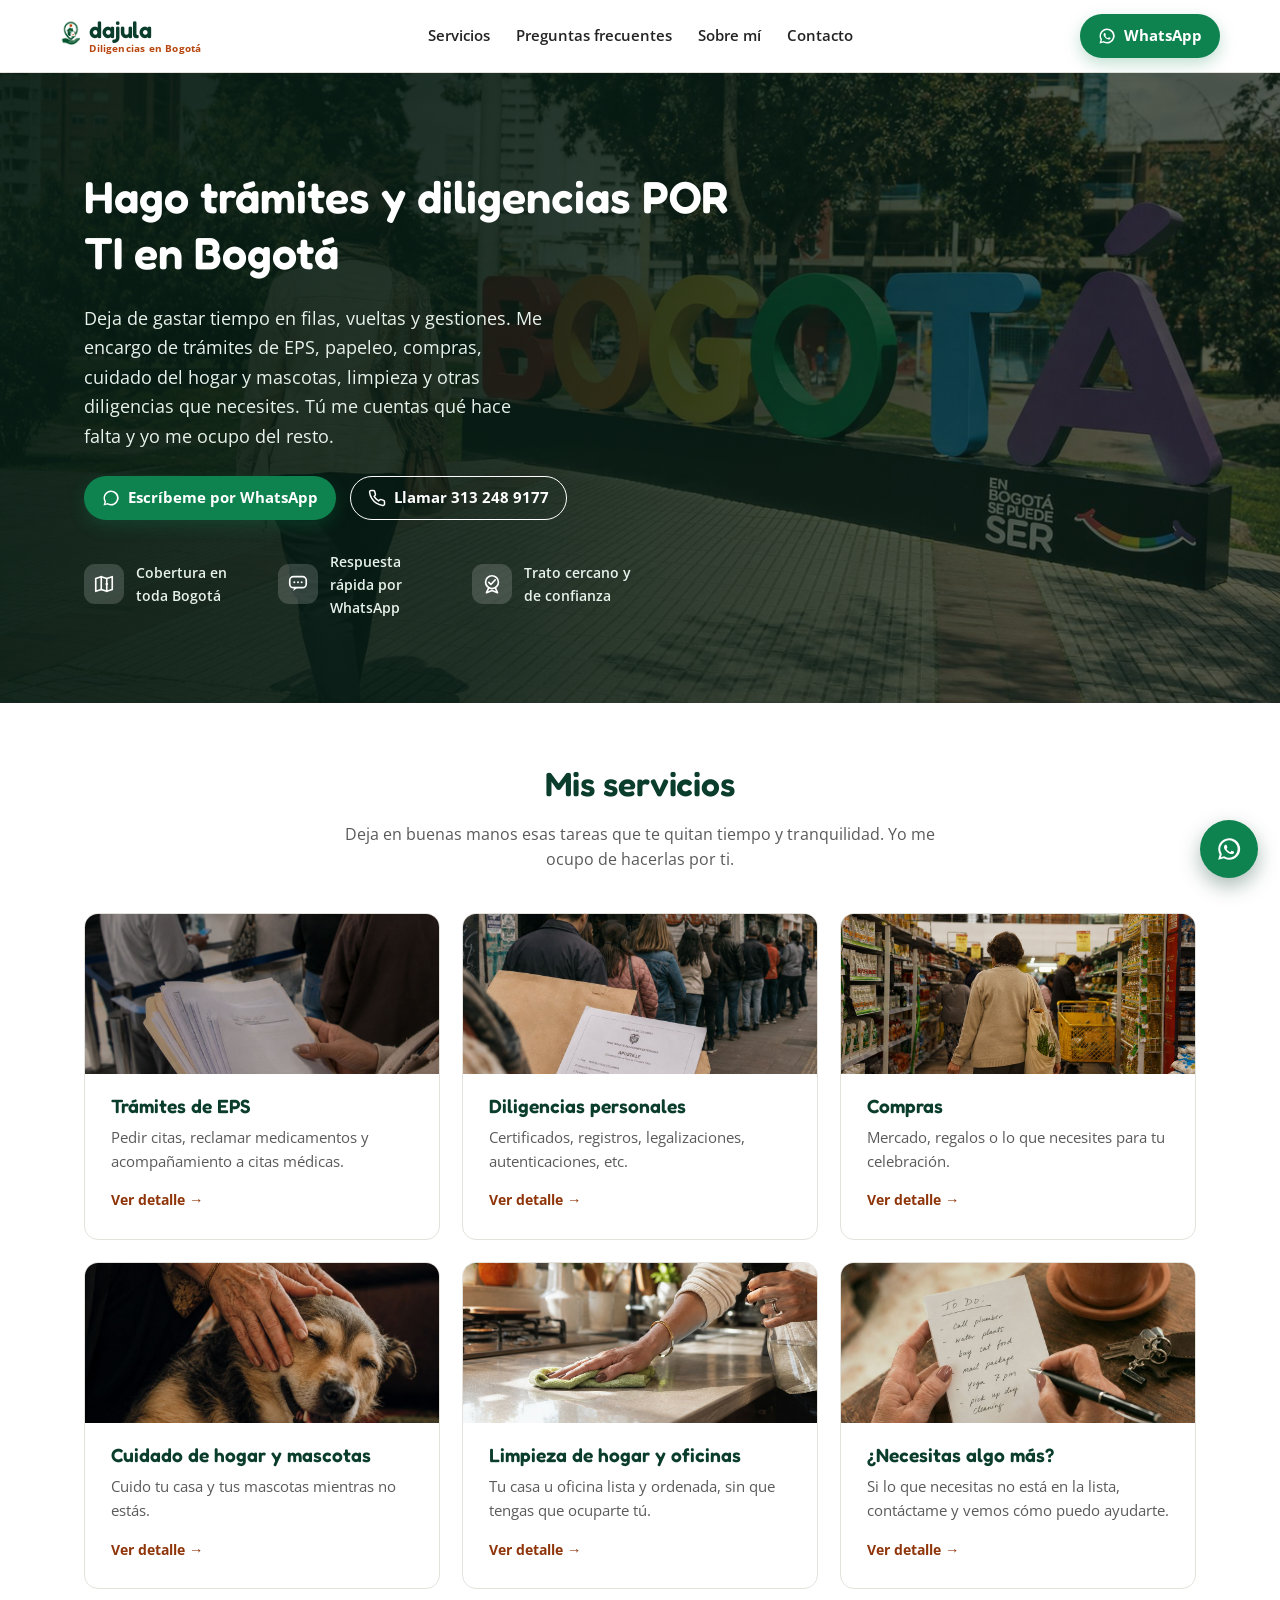
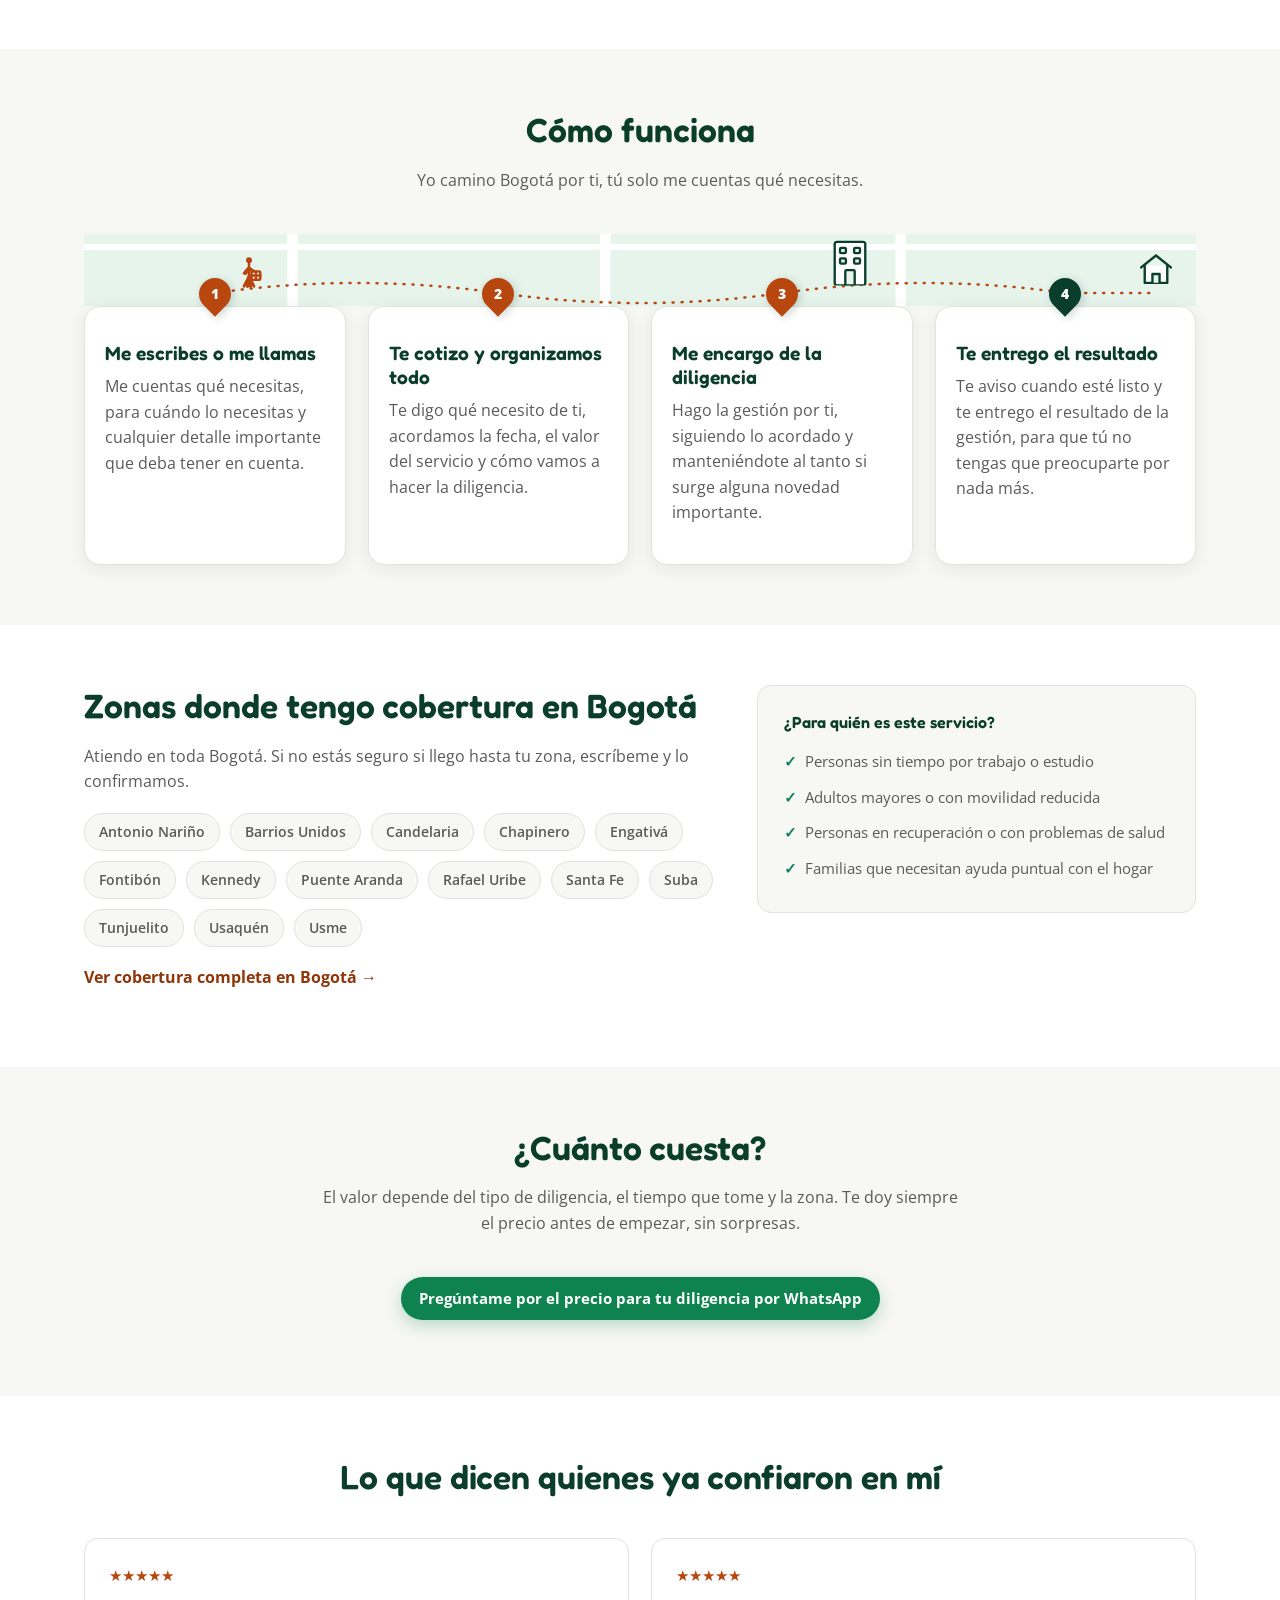
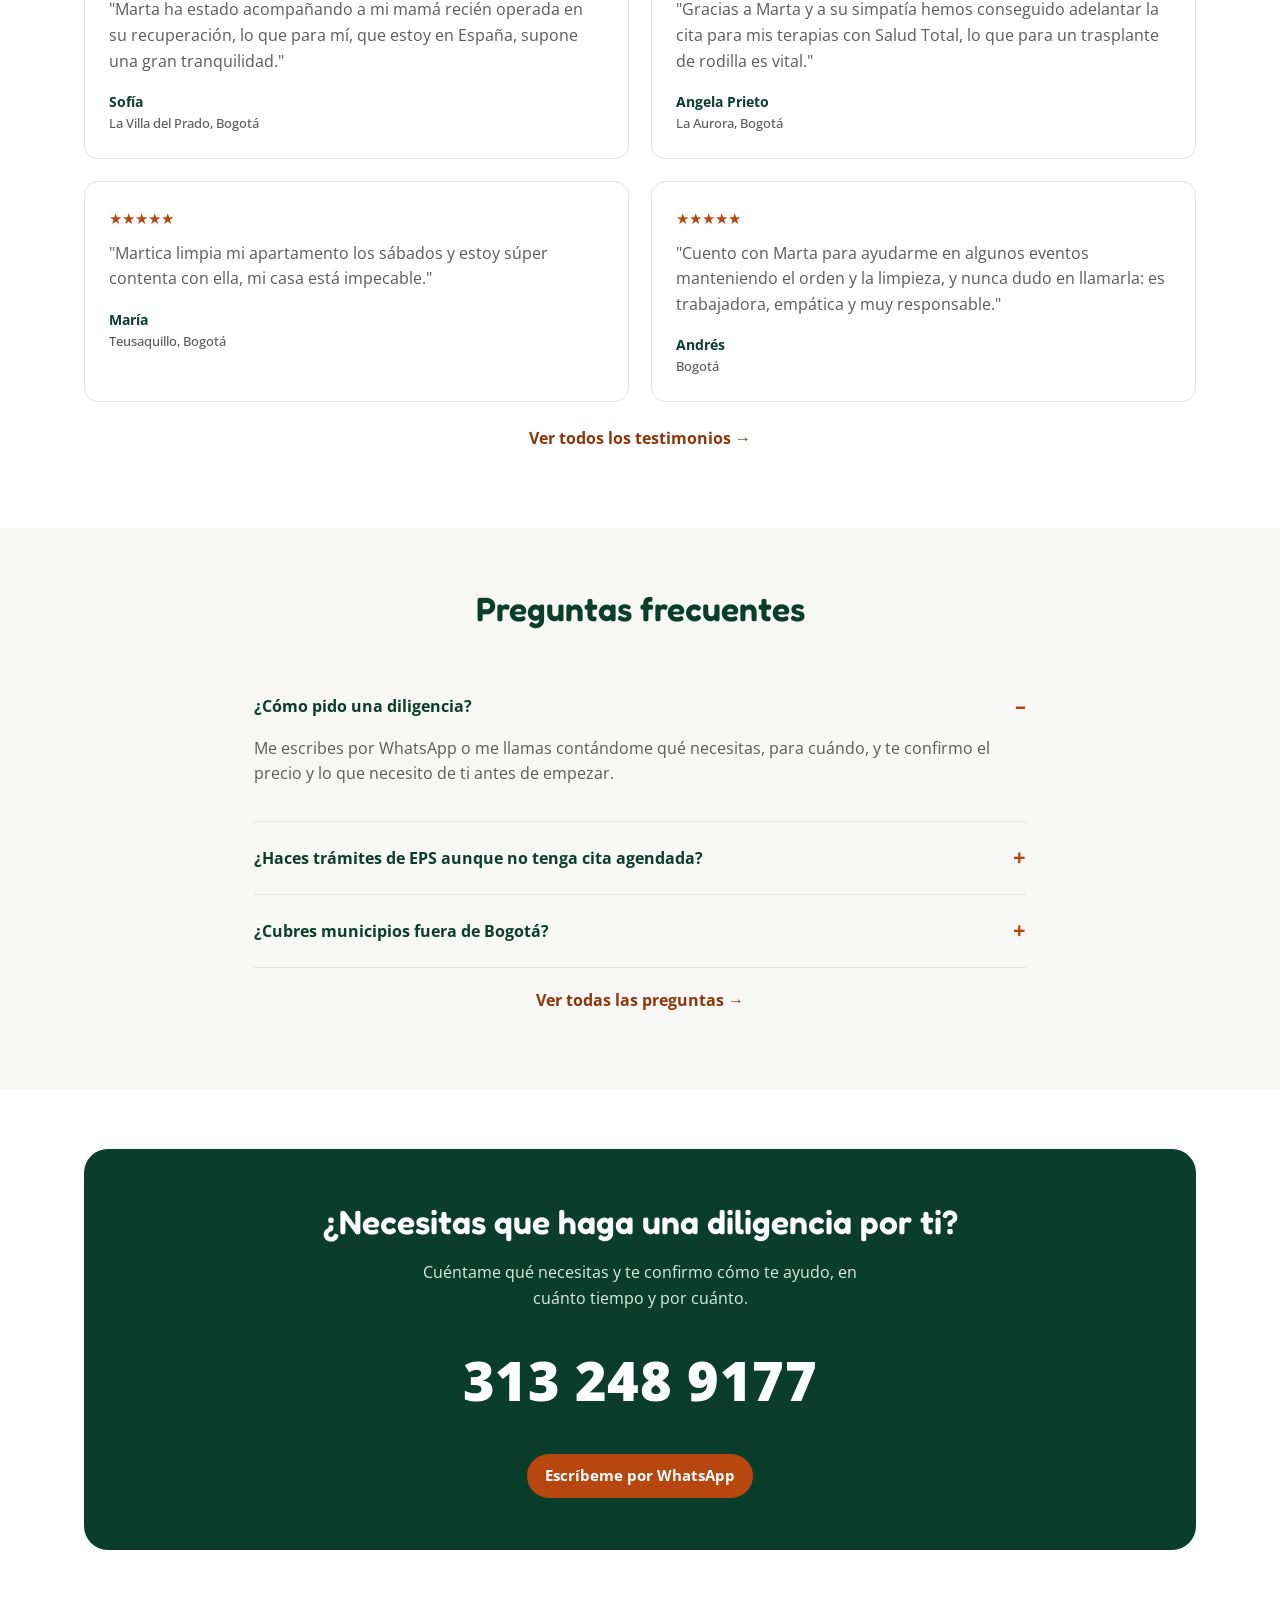
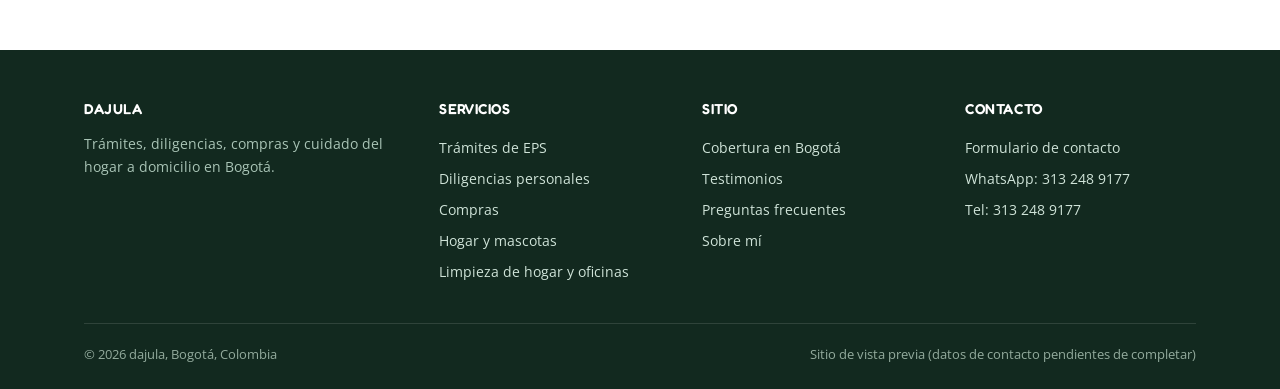
==== commit f04f8657: "Adopta la marca dajula, fuentes Fredoka/Open Sans y hero con foto - Marca: se adopta el logo real de" ====
--- a/index.html
+++ b/index.html
@@ -3,15 +3,18 @@
 <head>
 <meta charset="UTF-8">
 <meta name="viewport" content="width=device-width, initial-scale=1.0">
-<title>Trámites y Diligencias en Bogotá | Hago Tu Diligencia</title>
+<title>Trámites y Diligencias en Bogotá | dajula</title>
 <meta name="description" content="Hago tus trámites de EPS, diligencias personales, compras, cuidado del hogar y limpieza en Bogotá. Tú me cuentas qué necesitas, yo hago la fila por ti.">
+<link rel="preconnect" href="https://fonts.googleapis.com">
+<link rel="preconnect" href="https://fonts.gstatic.com" crossorigin>
+<link href="https://fonts.googleapis.com/css2?family=Fredoka:wght@500;600;700&family=Open+Sans:wght@400;600;700&display=swap" rel="stylesheet">
 <link rel="stylesheet" href="assets/css/style.css">
 <link rel="icon" href="assets/img/favicon.svg" type="image/svg+xml">
 <script type="application/ld+json">
 {
   "@context": "https://schema.org",
   "@type": "LocalBusiness",
-  "name": "Hago Tu Diligencia",
+  "name": "dajula",
   "description": "Servicio de trámites, diligencias, compras y cuidado del hogar a domicilio en Bogotá.",
   "areaServed": "Bogotá, Colombia",
   "url": "https://hago-tu-diligencia.vercel.app/",
@@ -55,7 +58,7 @@
 
 <header class="site">
   <div class="wrap nav-bar">
-    <a href="index.html" class="logo">Hago Tu<span class="dot">Diligencia</span></a>
+    <a href="index.html" class="logo"><img src="assets/img/logo-dajula-icono.png" alt="" width="90" height="168"><span class="logo-txt">dajula<small>Diligencias en Bogotá</small></span></a>
     <nav class="menu">
       <ul>
         <li class="has-sub">
@@ -85,14 +88,20 @@
   </div>
 </header>
 
-<section class="hero">
-  <div class="wrap hero-grid">
-    <div>
+<section class="hero hero-foto">
+  <div class="wrap">
+    <div class="hero-txt">
       <h1>Hago trámites y diligencias POR TI en Bogotá</h1>
       <p class="lead">Deja de gastar tiempo en filas, vueltas y gestiones. Me encargo de trámites de EPS, papeleo, compras, cuidado del hogar y mascotas, limpieza y otras diligencias que necesites. Tú me cuentas qué hace falta y yo me ocupo del resto.</p>
       <div class="hero-ctas">
-        <a href="https://wa.me/573132489177?text=Hola%2C%20necesito%20ayuda%20con%20una%20diligencia" class="btn-wsp">Escríbeme por WhatsApp</a>
-        <a href="#servicios" class="btn-ghost">Ver todos los servicios</a>
+        <a href="https://wa.me/573132489177?text=Hola%2C%20necesito%20ayuda%20con%20una%20diligencia" class="btn-wsp">
+          <svg width="18" height="18" viewBox="0 0 24 24" fill="currentColor" aria-hidden="true"><path d="M12 2a10 10 0 0 0-8.6 15L2 22l5.2-1.4A10 10 0 1 0 12 2zm0 18a8 8 0 0 1-4.1-1.1l-.3-.2-3 .8.8-2.9-.2-.3A8 8 0 1 1 12 20z"/></svg>
+          Escríbeme por WhatsApp
+        </a>
+        <a href="tel:+573132489177" class="btn-ghost">
+          <svg width="18" height="18" viewBox="0 0 24 24" fill="none" stroke="currentColor" stroke-width="2" stroke-linecap="round" stroke-linejoin="round" aria-hidden="true"><path d="M22 16.92v3a2 2 0 0 1-2.18 2 19.79 19.79 0 0 1-8.63-3.07 19.5 19.5 0 0 1-6-6A19.79 19.79 0 0 1 2.12 4.18 2 2 0 0 1 4.11 2h3a2 2 0 0 1 2 1.72c.127.96.361 1.903.7 2.81a2 2 0 0 1-.45 2.11L8.09 9.91a16 16 0 0 0 6 6l1.27-1.27a2 2 0 0 1 2.11-.45c.907.339 1.85.573 2.81.7A2 2 0 0 1 22 16.92z"/></svg>
+          Llamar 313 248 9177
+        </a>
       </div>
       <div class="trust-row">
         <span class="item">
@@ -109,9 +118,6 @@
         </span>
       </div>
     </div>
-    <div class="hero-photo">
-      <img src="assets/img/hero-home.jpg" alt="Gestionando una diligencia por WhatsApp desde casa en Bogotá" width="1000" height="1249">
-    </div>
   </div>
 </section>
 
@@ -189,17 +195,17 @@
     </div>
     <div class="how-block">
       <div class="steps">
-        <svg class="steps-route-bg" viewBox="0 0 640 64" preserveAspectRatio="none" aria-hidden="true">
-          <rect x="0" y="0" width="640" height="64" fill="var(--verde-claro)"/>
-          <path d="M120 0 V64 M300 0 V64 M470 0 V64" stroke="#fff" stroke-width="6" stroke-linecap="round"/>
+        <svg class="steps-route-bg" viewBox="0 0 640 72" preserveAspectRatio="none" aria-hidden="true">
+          <rect x="0" y="0" width="640" height="72" fill="var(--verde-claro)"/>
+          <path d="M120 0 V72 M300 0 V72 M470 0 V72" stroke="#fff" stroke-width="6" stroke-linecap="round"/>
           <path d="M0 13 H640" stroke="#fff" stroke-width="6"/>
         </svg>
-        <svg class="route-curve" viewBox="0 0 330 60" preserveAspectRatio="none" aria-hidden="true">
-          <path d="M0 30 Q50 12 100 30 Q150 48 200 30 Q250 12 300 30 L330 30" fill="none" stroke="var(--naranja)" stroke-width="2.5" stroke-dasharray="1 8" stroke-linecap="round" vector-effect="non-scaling-stroke"/>
+        <svg class="route-curve" viewBox="0 0 332 60" preserveAspectRatio="none" aria-hidden="true">
+          <path d="M0 30 Q50 10 100 30 Q150 50 200 30 Q250 10 300 30 L332 30" fill="none" stroke="var(--naranja)" stroke-width="2.5" stroke-dasharray="1 8" stroke-linecap="round" vector-effect="non-scaling-stroke"/>
         </svg>
         <span class="route-rail" aria-hidden="true"></span>
         <div class="route-building" aria-hidden="true">
-          <svg viewBox="0 0 34 40" width="34" height="40" fill="none" stroke="var(--verde-oscuro)" stroke-width="2" stroke-linecap="round" stroke-linejoin="round">
+          <svg viewBox="0 0 34 40" width="40" height="47" fill="none" stroke="var(--verde-oscuro)" stroke-width="2" stroke-linecap="round" stroke-linejoin="round">
             <rect x="4" y="3" width="26" height="37" rx="2" fill="#fff"/>
             <rect x="8.5" y="8" width="5" height="4.5" rx="1" fill="var(--verde-claro)"/>
             <rect x="20.5" y="8" width="5" height="4.5" rx="1" fill="var(--verde-claro)"/>
@@ -209,14 +215,14 @@
           </svg>
         </div>
         <div class="route-house" aria-hidden="true">
-          <svg viewBox="0 0 32 30" width="32" height="30" fill="none" stroke="var(--verde-oscuro)" stroke-width="2" stroke-linecap="round" stroke-linejoin="round">
+          <svg viewBox="0 0 32 30" width="38" height="36" fill="none" stroke="var(--verde-oscuro)" stroke-width="2" stroke-linecap="round" stroke-linejoin="round">
             <path d="M6.5 13.5V28h19V13.5" fill="#fff"/>
             <path d="M3.5 15 16 5 28.5 15"/>
             <path d="M13 28v-7.5h6V28" fill="var(--verde-claro)"/>
           </svg>
         </div>
         <div class="route-receiver" aria-hidden="true">
-          <svg viewBox="0 0 24 30" width="26" height="33" fill="none" stroke="var(--verde-oscuro)" stroke-width="2" stroke-linecap="round" stroke-linejoin="round">
+          <svg viewBox="0 0 24 30" width="30" height="38" fill="none" stroke="var(--verde-oscuro)" stroke-width="2" stroke-linecap="round" stroke-linejoin="round">
             <circle cx="12" cy="4" r="2.4" fill="var(--verde-oscuro)" stroke="none"/>
             <line x1="12" y1="7" x2="12" y2="17"/>
             <line x1="12" y1="10" x2="7.5" y2="13.5"/>
@@ -230,20 +236,16 @@
           </svg>
         </div>
         <div class="route-walker" aria-hidden="true">
-          <svg class="walk-chat" viewBox="0 0 24 14" width="24" height="14" fill="none">
+          <svg class="walk-chat" viewBox="0 0 24 14" width="28" height="16" fill="none">
             <rect x="6" y="1" width="17" height="10.5" rx="4" fill="#fff" stroke="var(--naranja)" stroke-width="1.4"/>
             <circle cx="11" cy="6.2" r="1" fill="var(--naranja)"/>
             <circle cx="14.5" cy="6.2" r="1" fill="var(--naranja)"/>
             <circle cx="18" cy="6.2" r="1" fill="var(--naranja)"/>
             <circle cx="3.2" cy="12" r="1.7" fill="#fff" stroke="var(--naranja)" stroke-width="1.2"/>
           </svg>
-          <svg class="walk-body" viewBox="0 0 24 30" width="26" height="33" fill="none" stroke="var(--naranja)" stroke-width="2" stroke-linecap="round" stroke-linejoin="round">
+          <svg class="walk-body" viewBox="0 0 24 30" width="30" height="38" fill="none" stroke="var(--naranja)" stroke-width="2" stroke-linecap="round" stroke-linejoin="round">
             <circle cx="12" cy="4" r="2.4" fill="var(--naranja)" stroke="none"/>
             <line x1="12" y1="7" x2="12" y2="17"/>
-            <g class="walk-phone">
-              <line x1="12" y1="10" x2="16.5" y2="8.5"/>
-              <rect x="15.5" y="4" width="3.6" height="5.6" rx="0.9" fill="#fff"/>
-            </g>
             <g class="walk-free">
               <line x1="12" y1="10" x2="16" y2="14"/>
             </g>
@@ -408,7 +410,7 @@
   <div class="wrap">
     <div class="footer-grid">
       <div>
-        <h4 style="color:#fff;">Hago Tu Diligencia</h4>
+        <h4 style="color:#fff;">dajula</h4>
         <p style="color:#a9c4b6;font-size:.9rem;">Trámites, diligencias, compras y cuidado del hogar a domicilio en Bogotá.</p>
       </div>
       <div>
@@ -434,7 +436,7 @@
       </div>
     </div>
     <div class="footer-bottom">
-      <span>© 2026 Hago Tu Diligencia, Bogotá, Colombia</span>
+      <span>© 2026 dajula, Bogotá, Colombia</span>
       <span>Sitio de vista previa (datos de contacto pendientes de completar)</span>
     </div>
   </div>
--- a/assets/css/style.css
+++ b/assets/css/style.css
@@ -1,4 +1,4 @@
-/* Hago Tu Diligencia — estilos base */
+/* dajula — Diligencias en Bogotá — estilos base */
 
 :root{
   --verde-oscuro:#0b3d2c;
@@ -20,7 +20,7 @@
 html{scroll-behavior:smooth;}
 body{
   margin:0;
-  font-family:"Segoe UI",-apple-system,BlinkMacSystemFont,Roboto,Helvetica,Arial,sans-serif;
+  font-family:"Open Sans",-apple-system,BlinkMacSystemFont,"Segoe UI",Roboto,Helvetica,Arial,sans-serif;
   color:var(--texto);
   background:var(--fondo);
   line-height:1.6;
@@ -31,6 +31,7 @@
 .wrap{max-width:var(--max);margin:0 auto;padding:0 24px;}
 .small-wrap{max-width:820px;margin:0 auto;padding:0 24px;}
 
+h1,h2,h3,h4,.logo-txt{font-family:"Fredoka","Segoe UI",Roboto,Helvetica,Arial,sans-serif;font-weight:600;}
 h1,h2,h3,h4{line-height:1.25;margin:0 0 .5em;}
 h1{font-size:clamp(2rem,4vw,2.8rem);}
 h2{font-size:clamp(1.5rem,3vw,2.1rem);color:var(--verde-oscuro);}
@@ -61,11 +62,16 @@
   display:flex;align-items:center;justify-content:space-between;
   padding:14px 0;
 }
-.logo{
-  display:flex;align-items:center;gap:10px;
-  font-weight:800;font-size:1.15rem;color:var(--verde-oscuro);
-}
-.logo .dot{color:var(--naranja);}
+.logo{display:flex;align-items:center;gap:9px;}
+.logo img{height:38px;width:auto;}
+.logo-txt{
+  display:flex;flex-direction:column;line-height:1;
+  font-size:1.45rem;font-weight:600;color:var(--verde-oscuro);letter-spacing:-.01em;
+}
+.logo-txt small{
+  font-family:"Open Sans",sans-serif;font-size:.6rem;font-weight:700;
+  color:var(--naranja);letter-spacing:.02em;margin-top:3px;
+}
 .nav-right{display:flex;gap:10px;}
 nav.menu > ul{display:flex;gap:26px;align-items:center;}
 nav.menu a{font-weight:600;font-size:.95rem;color:var(--texto);}
@@ -112,6 +118,24 @@
   background:linear-gradient(180deg,var(--verde-claro) 0%, #ffffff 100%);
   padding:64px 0 56px;
 }
+/* Hero de la home: la foto de cobertura hace de fondo, con velo para que el texto se lea */
+.hero-foto{
+  position:relative;
+  background:url("../img/zona-bogota.jpg") center/cover no-repeat;
+  padding:96px 0 84px;
+}
+.hero-foto::before{
+  content:"";position:absolute;inset:0;
+  background:linear-gradient(100deg, rgba(6,28,20,.93) 0%, rgba(6,28,20,.86) 42%, rgba(6,28,20,.55) 100%);
+}
+.hero-foto .wrap{position:relative;z-index:1;}
+.hero-txt{max-width:660px;}
+.hero.hero-foto h1{color:#fff;}
+.hero.hero-foto .lead{color:#e8f2ec;}
+.hero-foto .trust-row .item{color:#e8f2ec;}
+.hero-foto .trust-row .ic-chip{background:rgba(255,255,255,.16);color:#fff;}
+.hero-foto .btn-ghost{border-color:#fff;color:#fff !important;}
+.hero-foto .btn-ghost:hover{background:rgba(255,255,255,.16);}
 .hero-grid{display:grid;grid-template-columns:1.1fr .9fr;gap:48px;align-items:center;}
 .hero h1{color:var(--verde-oscuro);}
 .hero .lead{font-size:1.15rem;color:var(--texto-suave);max-width:46ch;}
@@ -180,26 +204,26 @@
 .how-block{position:relative;}
 .how-block .steps{
   position:relative;
-  padding-top:64px;          /* deja sitio a la ruta y a la nubecita del caminante */
+  padding-top:72px;          /* deja sitio a la ruta y a la nubecita del caminante */
   --gap:22px;
   --colw:calc((100% - var(--gap) * 3) / 4);
   --paso:calc(var(--colw) + var(--gap));
-  --linea:52px;
+  --linea:59px;
   --pin1:calc(var(--colw) / 2);
   --w1:calc(var(--colw) / 2 + var(--paso) * 0.12);
   --w2:calc(var(--colw) / 2 + var(--paso) * 1.12);
   --w3:calc(var(--colw) / 2 + var(--paso) * 2.12);
   --w4:calc(var(--colw) / 2 + var(--paso) * 3.12);
   --edificio:calc(var(--colw) / 2 + var(--paso) * 2.24);
-  --recibe:calc(var(--colw) / 2 + var(--paso) * 3.22);
-  --casa:calc(var(--colw) / 2 + var(--paso) * 3.30);
+  --recibe:calc(var(--colw) / 2 + var(--paso) * 3.24);
+  --casa:calc(var(--colw) / 2 + var(--paso) * 3.32);
   /* Reserva para el raíl vertical de móvil; main.js reescribe estos valores midiendo */
   --mx:26px;--m1:40px;--m2:180px;--m3:320px;--m4:460px;
 }
-.steps-route-bg{position:absolute;top:0;left:0;width:100%;height:64px;display:block;}
+.steps-route-bg{position:absolute;top:0;left:0;width:100%;height:72px;display:block;}
 .route-curve{
   position:absolute;top:calc(var(--linea) - 30px);left:var(--pin1);
-  width:calc(var(--paso) * 3.30);height:60px;display:block;
+  width:calc(var(--paso) * 3.32);height:60px;display:block;
 }
 .route-rail{display:none;}
 .steps-route-bg,.route-curve,.route-rail,
@@ -212,7 +236,7 @@
 .route-receiver{left:var(--casa);opacity:0;z-index:3;animation:route-receiver 14s ease-out infinite;}
 .route-walker{left:var(--w1);z-index:4;animation:route-walk 14s ease-in-out infinite;}
 .walk-body{display:block;}
-.walk-chat{position:absolute;left:13px;bottom:28px;opacity:0;animation:walk-chat 14s ease-in-out infinite;}
+.walk-chat{position:absolute;left:15px;bottom:32px;opacity:0;animation:walk-chat 14s ease-in-out infinite;}
 
 /* Marcha de 4 poses (apoyo, paso, apoyo contrario, paso). Antes alternaba dos posturas
    abiertas casi simétricas, que se leía como parpadeo y no como caminar. */
@@ -229,19 +253,18 @@
    edificio (3→4), que es lo que entrega en el 4. */
 .walk-cycle{animation:walk-cycle-vis 14s steps(1,end) infinite;}
 .walk-still{animation:walk-still-vis 14s steps(1,end) infinite;}
-.walk-phone{animation:carry-phone 14s steps(1,end) infinite;}
 .walk-free{animation:carry-free 14s steps(1,end) infinite;}
 .walk-box{animation:carry-box 14s steps(1,end) infinite;}
 .recv-box{animation:recv-box 14s steps(1,end) infinite;}
 @keyframes route-walk{
   0%,4%{left:var(--w1);top:calc(var(--linea) - 4px);opacity:1;}
-  10%{top:calc(var(--linea) - 9px);}
+  10%{top:calc(var(--linea) - 10px);}
   17%,22%{left:var(--w2);top:calc(var(--linea) + 4px);opacity:1;}
-  28%{top:calc(var(--linea) + 9px);}
+  28%{top:calc(var(--linea) + 10px);}
   35%,39%{left:var(--w3);top:calc(var(--linea) - 4px);opacity:1;}
   41%,44%{left:var(--w3);top:calc(var(--linea) - 4px);opacity:0;}
   45%,49%{left:var(--w3);top:calc(var(--linea) - 4px);opacity:1;}
-  55%{top:calc(var(--linea) - 9px);}
+  55%{top:calc(var(--linea) - 10px);}
   62%,90%{left:var(--w4);top:var(--linea);opacity:1;}
   93%{left:var(--w4);top:var(--linea);opacity:0;}
   94%{left:var(--w1);top:calc(var(--linea) - 4px);opacity:0;}
@@ -261,14 +284,13 @@
   22%,34.9%{opacity:0;}35%,48.9%{opacity:1;}49%,61.9%{opacity:0;}62%,100%{opacity:1;}
 }
 @keyframes walk-chat{0%,5%{opacity:0;}8%,15%{opacity:1;}18%,100%{opacity:0;}}
-@keyframes carry-phone{0%,21.9%{opacity:1;}22%,95.9%{opacity:0;}96%,100%{opacity:1;}}
-@keyframes carry-free{0%,21.9%{opacity:0;}22%,44.9%{opacity:1;}45%,69.9%{opacity:0;}70%,95.9%{opacity:1;}96%,100%{opacity:0;}}
+@keyframes carry-free{0%,44.9%{opacity:1;}45%,69.9%{opacity:0;}70%,100%{opacity:1;}}
 @keyframes carry-box{0%,44.9%{opacity:0;}45%,69.9%{opacity:1;}70%,100%{opacity:0;}}
 @keyframes recv-box{0%,69.9%{opacity:0;}70%,88%{opacity:1;}90%,100%{opacity:0;}}
 @media (prefers-reduced-motion: reduce){
   .route-walker{animation:none;left:var(--w4);top:var(--linea);opacity:1;}
   .route-receiver{animation:none;left:var(--recibe);opacity:1;}
-  .walk-cycle,.walk-phone,.walk-box,.walk-chat{animation:none;opacity:0;}
+  .walk-cycle,.walk-box,.walk-chat{animation:none;opacity:0;}
   .walk-still,.walk-free,.recv-box{animation:none;opacity:1;}
   .walk-p1,.walk-p2,.walk-p3,.walk-p4{animation:none;}
 }
@@ -286,10 +308,10 @@
   padding:34px 20px 22px;box-shadow:var(--sombra);
 }
 .how-block .step .num{
-  position:absolute;top:-12px;left:50%;margin:0;z-index:5;
-  width:28px;height:28px;border-radius:50% 50% 50% 0;
+  position:absolute;top:-13px;left:50%;margin:0;z-index:5;
+  width:32px;height:32px;border-radius:50% 50% 50% 0;
   transform:translate(-50%,-50%) rotate(-45deg);
-  font-size:.8rem;box-shadow:0 3px 8px rgba(11,61,44,.2);
+  font-size:.85rem;box-shadow:0 3px 8px rgba(11,61,44,.2);
 }
 .how-block .step .num span{transform:rotate(45deg);display:block;}
 .how-block .step:last-child .num{background:var(--verde-oscuro);}
@@ -305,7 +327,8 @@
     background-image:repeating-linear-gradient(to bottom,var(--naranja) 0 3px,transparent 3px 11px);
   }
   .how-block .step{padding:20px;}
-  .how-block .step .num{top:18px;left:-39px;transform:rotate(-45deg);}
+  .how-block .step .num{top:18px;left:-43px;transform:rotate(-45deg);}
+  .walk-chat{left:auto;right:15px;}
   /* El caminante se para justo encima de cada pin, no sobre él, para no tapar el número */
   .route-walker{
     left:var(--mx);top:calc(var(--m1) - 22px);transform:translate(-50%,-50%);
@@ -314,7 +337,6 @@
   .walk-cycle{animation:walk-cycle-vis-v 14s steps(1,end) infinite;}
   .walk-still{animation:walk-still-vis-v 14s steps(1,end) infinite;}
   .walk-chat{animation:walk-chat-v 14s ease-in-out infinite;}
-  .walk-phone{animation:carry-phone-v 14s steps(1,end) infinite;}
   .walk-free{animation:carry-free-v 14s steps(1,end) infinite;}
   .walk-box{animation:carry-box-v 14s steps(1,end) infinite;}
 }
@@ -336,8 +358,7 @@
   32%,51.9%{opacity:0;}52%,58.9%{opacity:1;}59%,78.9%{opacity:0;}79%,100%{opacity:1;}
 }
 @keyframes walk-chat-v{0%,6%{opacity:0;}10%,22%{opacity:1;}26%,100%{opacity:0;}}
-@keyframes carry-phone-v{0%,31.9%{opacity:1;}32%,100%{opacity:0;}}
-@keyframes carry-free-v{0%,31.9%{opacity:0;}32%,55.9%{opacity:1;}56%,100%{opacity:0;}}
+@keyframes carry-free-v{0%,55.9%{opacity:1;}56%,100%{opacity:0;}}
 @keyframes carry-box-v{0%,55.9%{opacity:0;}56%,100%{opacity:1;}}
 
 /* Coverage */
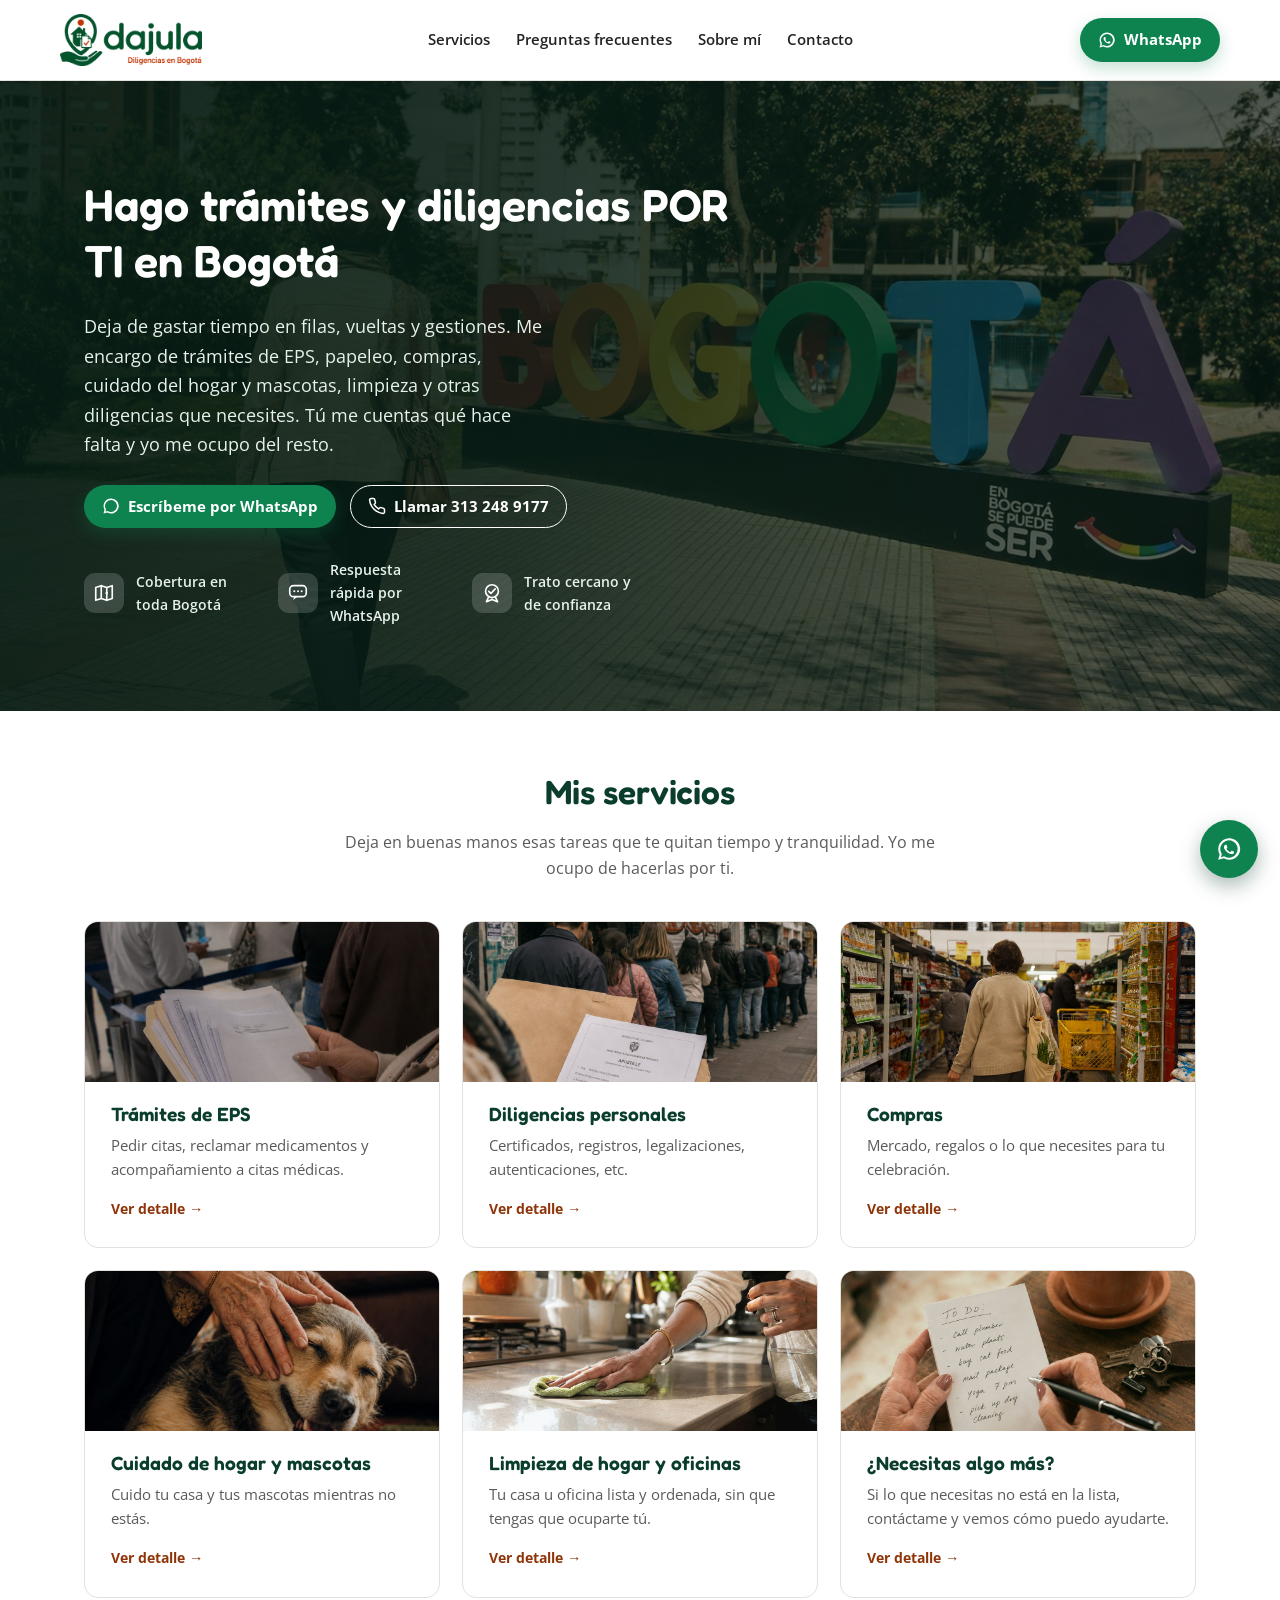
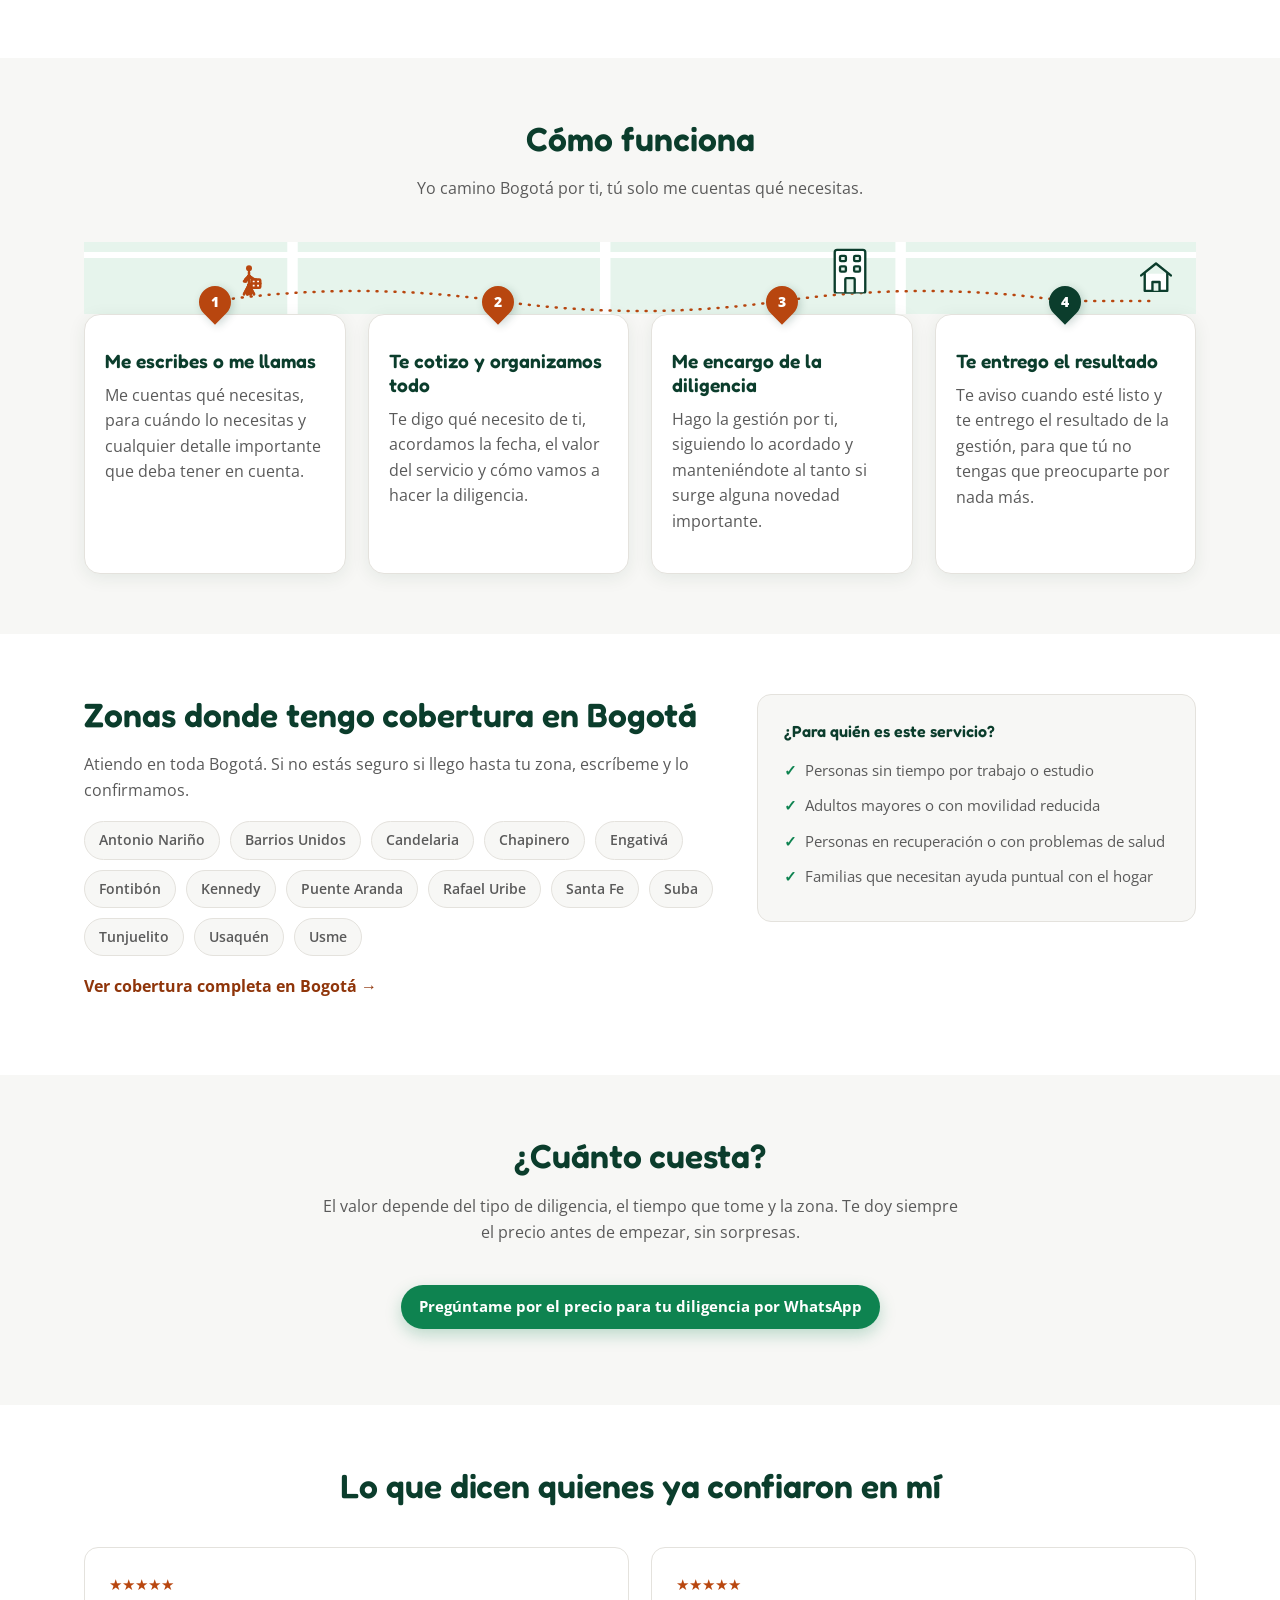
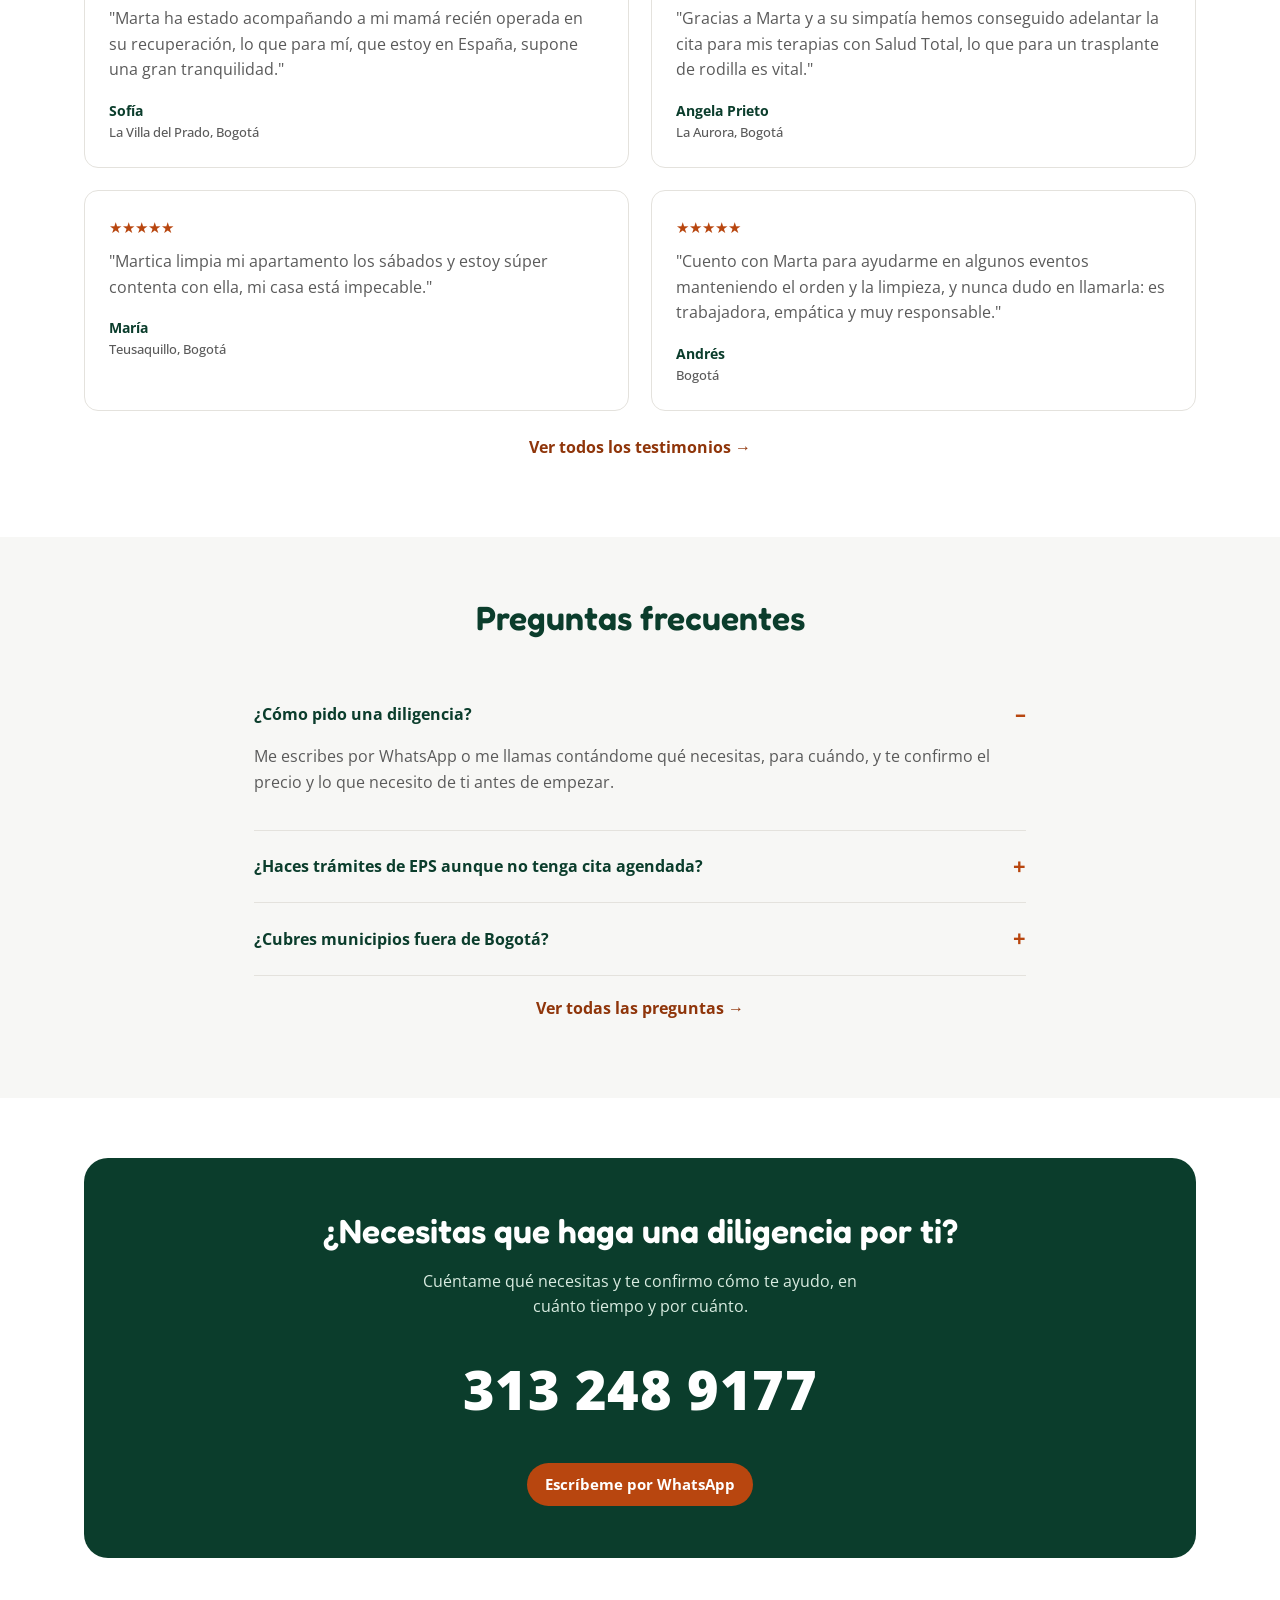
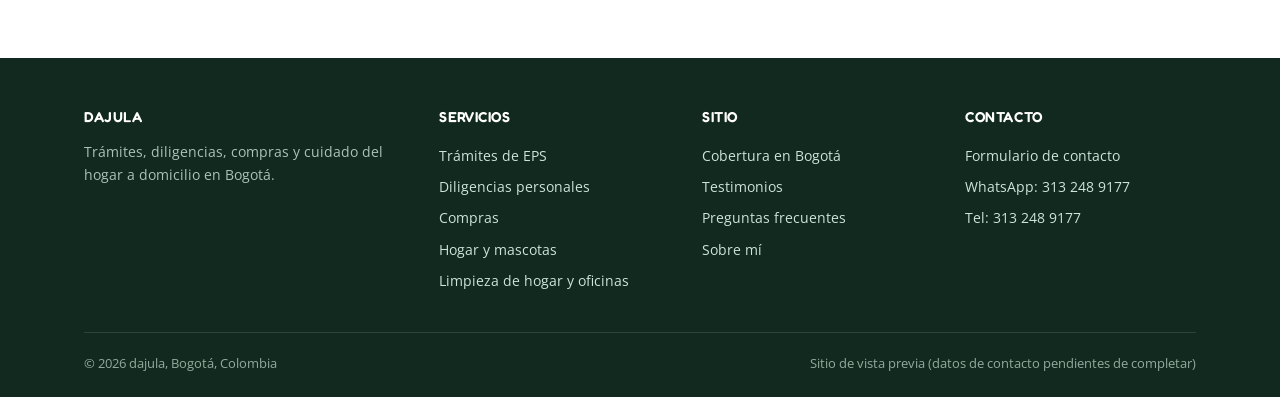
==== commit e034e713: "Usa el artwork real del logo y baja la velocidad de la animación Logo: la cabecera reconstruía el lo" ====
--- a/index.html
+++ b/index.html
@@ -58,7 +58,7 @@
 
 <header class="site">
   <div class="wrap nav-bar">
-    <a href="index.html" class="logo"><img src="assets/img/logo-dajula-icono.png" alt="" width="90" height="168"><span class="logo-txt">dajula<small>Diligencias en Bogotá</small></span></a>
+    <a href="index.html" class="logo"><img src="assets/img/logo-dajula.png" alt="dajula — Diligencias en Bogotá" width="360" height="132"></a>
     <nav class="menu">
       <ul>
         <li class="has-sub">
--- a/assets/css/style.css
+++ b/assets/css/style.css
@@ -31,7 +31,7 @@
 .wrap{max-width:var(--max);margin:0 auto;padding:0 24px;}
 .small-wrap{max-width:820px;margin:0 auto;padding:0 24px;}
 
-h1,h2,h3,h4,.logo-txt{font-family:"Fredoka","Segoe UI",Roboto,Helvetica,Arial,sans-serif;font-weight:600;}
+h1,h2,h3,h4{font-family:"Fredoka","Segoe UI",Roboto,Helvetica,Arial,sans-serif;font-weight:600;}
 h1,h2,h3,h4{line-height:1.25;margin:0 0 .5em;}
 h1{font-size:clamp(2rem,4vw,2.8rem);}
 h2{font-size:clamp(1.5rem,3vw,2.1rem);color:var(--verde-oscuro);}
@@ -62,16 +62,10 @@
   display:flex;align-items:center;justify-content:space-between;
   padding:14px 0;
 }
-.logo{display:flex;align-items:center;gap:9px;}
-.logo img{height:38px;width:auto;}
-.logo-txt{
-  display:flex;flex-direction:column;line-height:1;
-  font-size:1.45rem;font-weight:600;color:var(--verde-oscuro);letter-spacing:-.01em;
-}
-.logo-txt small{
-  font-family:"Open Sans",sans-serif;font-size:.6rem;font-weight:700;
-  color:var(--naranja);letter-spacing:.02em;margin-top:3px;
-}
+/* Logo: se usa el artwork original recortado a su caja real, sin recomponer nada,
+   para respetar la proporción entre isotipo, wordmark y bajada. */
+.logo{display:flex;align-items:center;}
+.logo img{height:52px;width:auto;}
 .nav-right{display:flex;gap:10px;}
 nav.menu > ul{display:flex;gap:26px;align-items:center;}
 nav.menu a{font-weight:600;font-size:.95rem;color:var(--texto);}
@@ -233,17 +227,17 @@
 }
 .route-building{left:var(--edificio);z-index:2;}
 .route-house{left:var(--casa);z-index:2;}
-.route-receiver{left:var(--casa);opacity:0;z-index:3;animation:route-receiver 14s ease-out infinite;}
-.route-walker{left:var(--w1);z-index:4;animation:route-walk 14s ease-in-out infinite;}
+.route-receiver{left:var(--casa);opacity:0;z-index:3;animation:route-receiver 18s ease-out infinite;}
+.route-walker{left:var(--w1);z-index:4;animation:route-walk 18s ease-in-out infinite;}
 .walk-body{display:block;}
-.walk-chat{position:absolute;left:15px;bottom:32px;opacity:0;animation:walk-chat 14s ease-in-out infinite;}
+.walk-chat{position:absolute;left:15px;bottom:32px;opacity:0;animation:walk-chat 18s ease-in-out infinite;}
 
 /* Marcha de 4 poses (apoyo, paso, apoyo contrario, paso). Antes alternaba dos posturas
    abiertas casi simétricas, que se leía como parpadeo y no como caminar. */
-.walk-p1{animation:pose-1 .56s steps(1,end) infinite;}
-.walk-p2{animation:pose-2 .56s steps(1,end) infinite;}
-.walk-p3{animation:pose-3 .56s steps(1,end) infinite;}
-.walk-p4{animation:pose-4 .56s steps(1,end) infinite;}
+.walk-p1{animation:pose-1 .72s steps(1,end) infinite;}
+.walk-p2{animation:pose-2 .72s steps(1,end) infinite;}
+.walk-p3{animation:pose-3 .72s steps(1,end) infinite;}
+.walk-p4{animation:pose-4 .72s steps(1,end) infinite;}
 @keyframes pose-1{0%,24.9%{opacity:1;}25%,100%{opacity:0;}}
 @keyframes pose-2{0%,24.9%{opacity:0;}25%,49.9%{opacity:1;}50%,100%{opacity:0;}}
 @keyframes pose-3{0%,49.9%{opacity:0;}50%,74.9%{opacity:1;}75%,100%{opacity:0;}}
@@ -251,11 +245,11 @@
 
 /* Qué lleva en la mano: móvil hablando (1→2), manos libres (2→3), y caja al salir del
    edificio (3→4), que es lo que entrega en el 4. */
-.walk-cycle{animation:walk-cycle-vis 14s steps(1,end) infinite;}
-.walk-still{animation:walk-still-vis 14s steps(1,end) infinite;}
-.walk-free{animation:carry-free 14s steps(1,end) infinite;}
-.walk-box{animation:carry-box 14s steps(1,end) infinite;}
-.recv-box{animation:recv-box 14s steps(1,end) infinite;}
+.walk-cycle{animation:walk-cycle-vis 18s steps(1,end) infinite;}
+.walk-still{animation:walk-still-vis 18s steps(1,end) infinite;}
+.walk-free{animation:carry-free 18s steps(1,end) infinite;}
+.walk-box{animation:carry-box 18s steps(1,end) infinite;}
+.recv-box{animation:recv-box 18s steps(1,end) infinite;}
 @keyframes route-walk{
   0%,4%{left:var(--w1);top:calc(var(--linea) - 4px);opacity:1;}
   10%{top:calc(var(--linea) - 10px);}
@@ -332,13 +326,13 @@
   /* El caminante se para justo encima de cada pin, no sobre él, para no tapar el número */
   .route-walker{
     left:var(--mx);top:calc(var(--m1) - 22px);transform:translate(-50%,-50%);
-    animation:route-walk-v 14s ease-in-out infinite;
+    animation:route-walk-v 18s ease-in-out infinite;
   }
-  .walk-cycle{animation:walk-cycle-vis-v 14s steps(1,end) infinite;}
-  .walk-still{animation:walk-still-vis-v 14s steps(1,end) infinite;}
-  .walk-chat{animation:walk-chat-v 14s ease-in-out infinite;}
-  .walk-free{animation:carry-free-v 14s steps(1,end) infinite;}
-  .walk-box{animation:carry-box-v 14s steps(1,end) infinite;}
+  .walk-cycle{animation:walk-cycle-vis-v 18s steps(1,end) infinite;}
+  .walk-still{animation:walk-still-vis-v 18s steps(1,end) infinite;}
+  .walk-chat{animation:walk-chat-v 18s ease-in-out infinite;}
+  .walk-free{animation:carry-free-v 18s steps(1,end) infinite;}
+  .walk-box{animation:carry-box-v 18s steps(1,end) infinite;}
 }
 @keyframes route-walk-v{
   0%,5%{top:calc(var(--m1) - 22px);opacity:1;}
@@ -493,6 +487,7 @@
   .has-sub .sub{position:static;box-shadow:none;border:none;display:none;padding-left:12px;}
   .has-sub.open .sub{display:block;}
   .burger{display:block;}
+  .logo img{height:44px;}
   .nav-right{display:none;}
 }
 @media (max-width:640px){
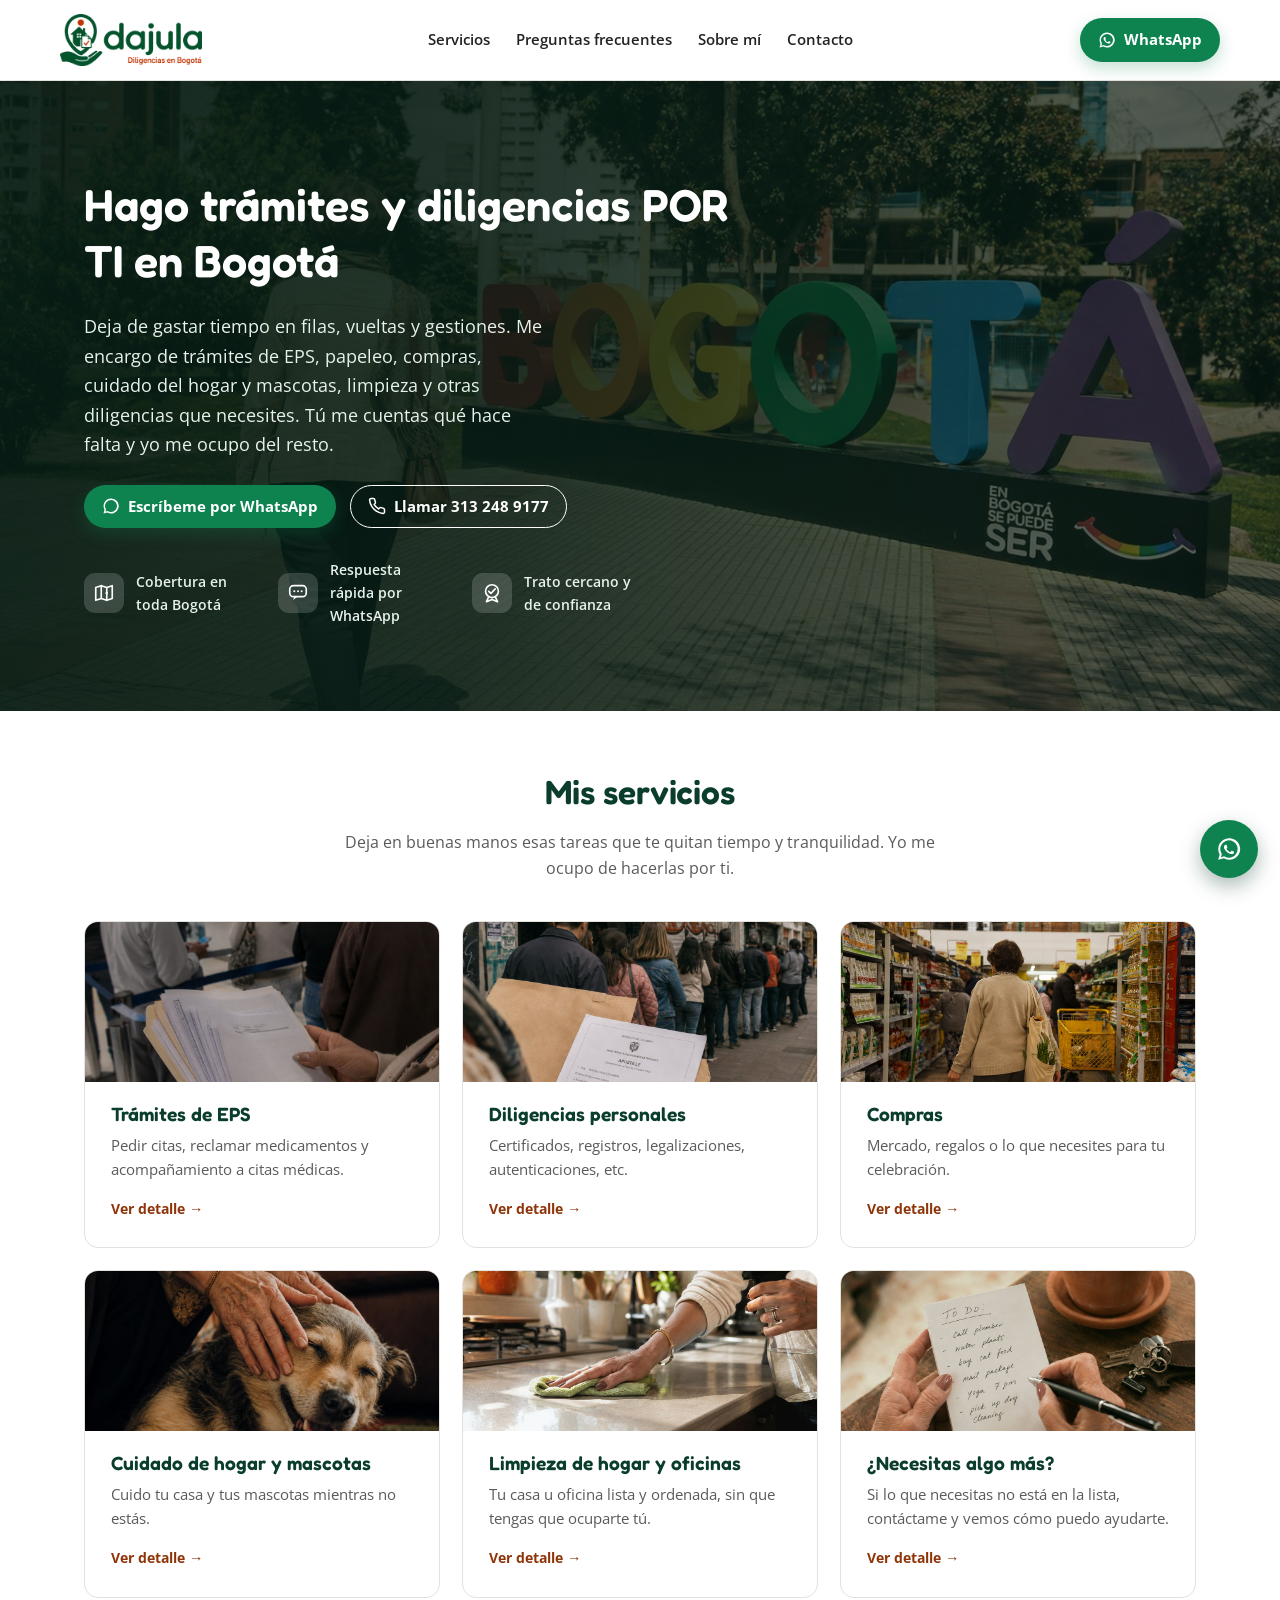
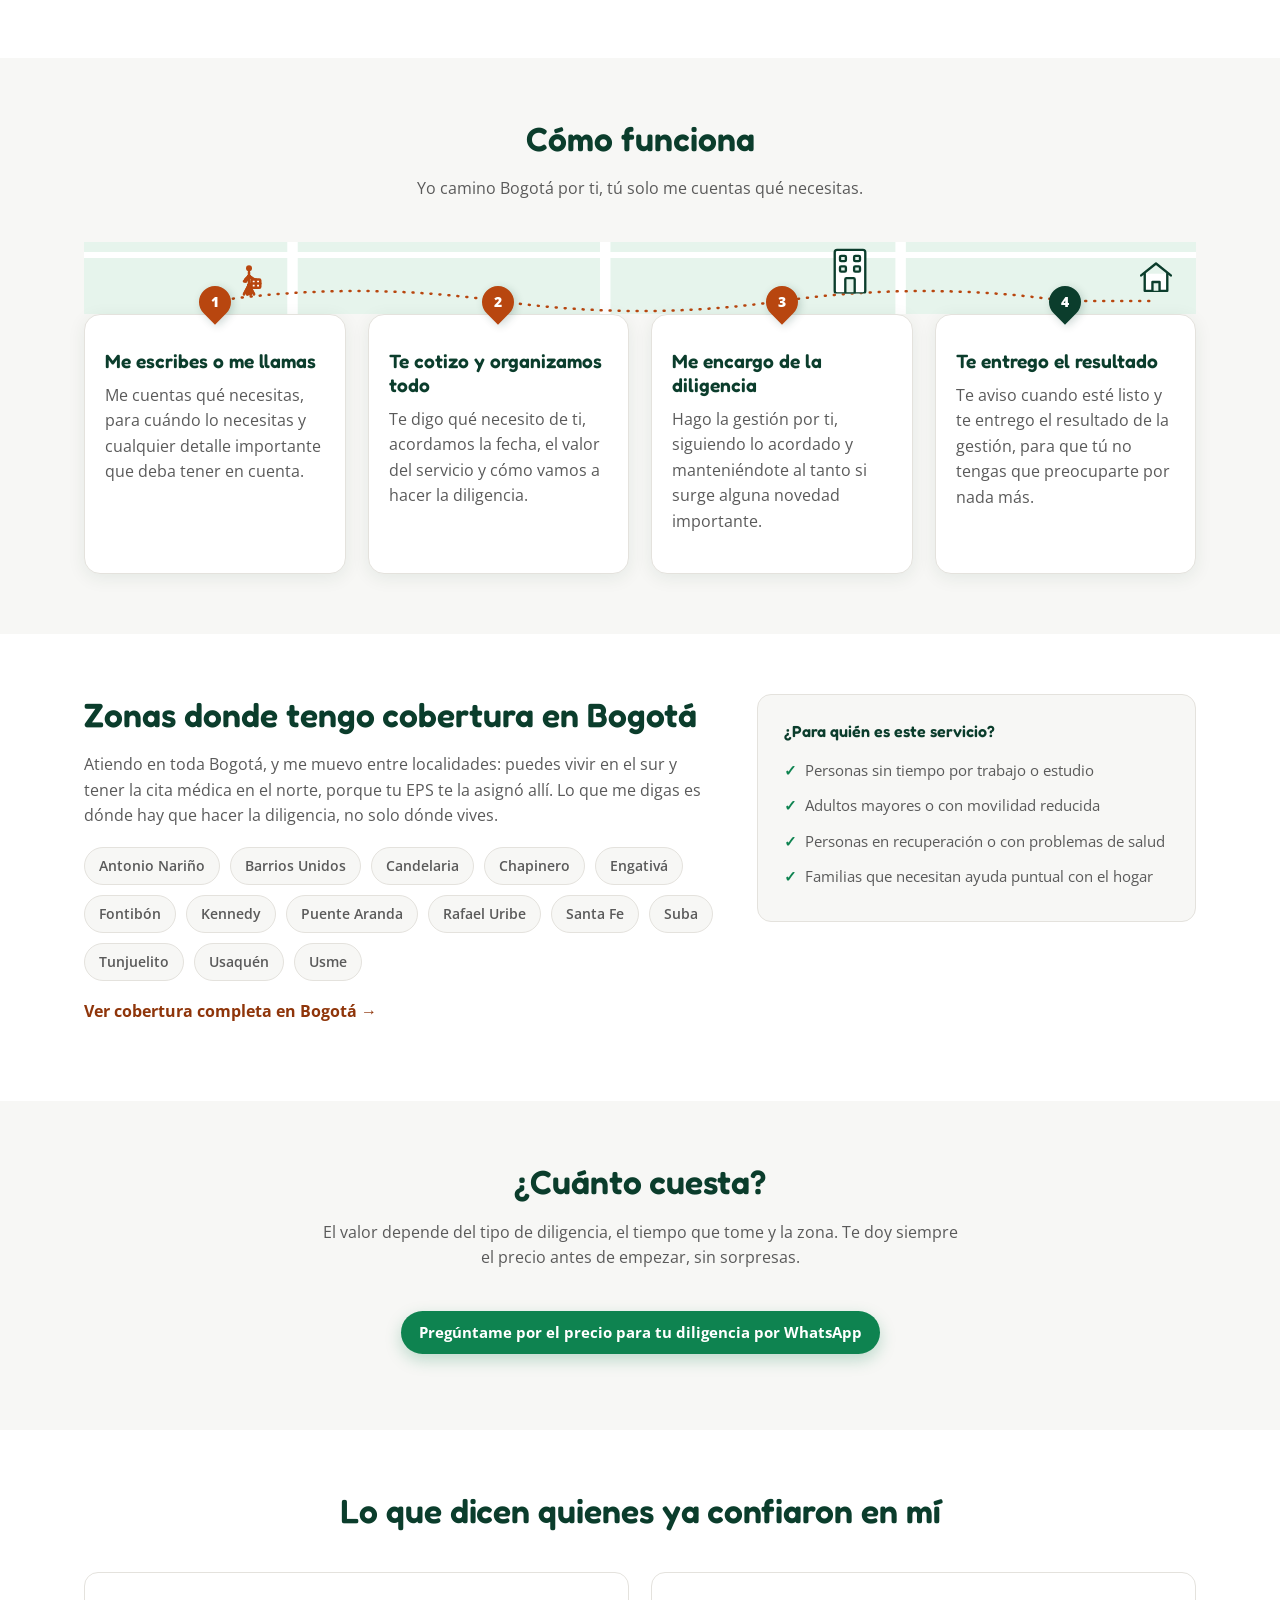
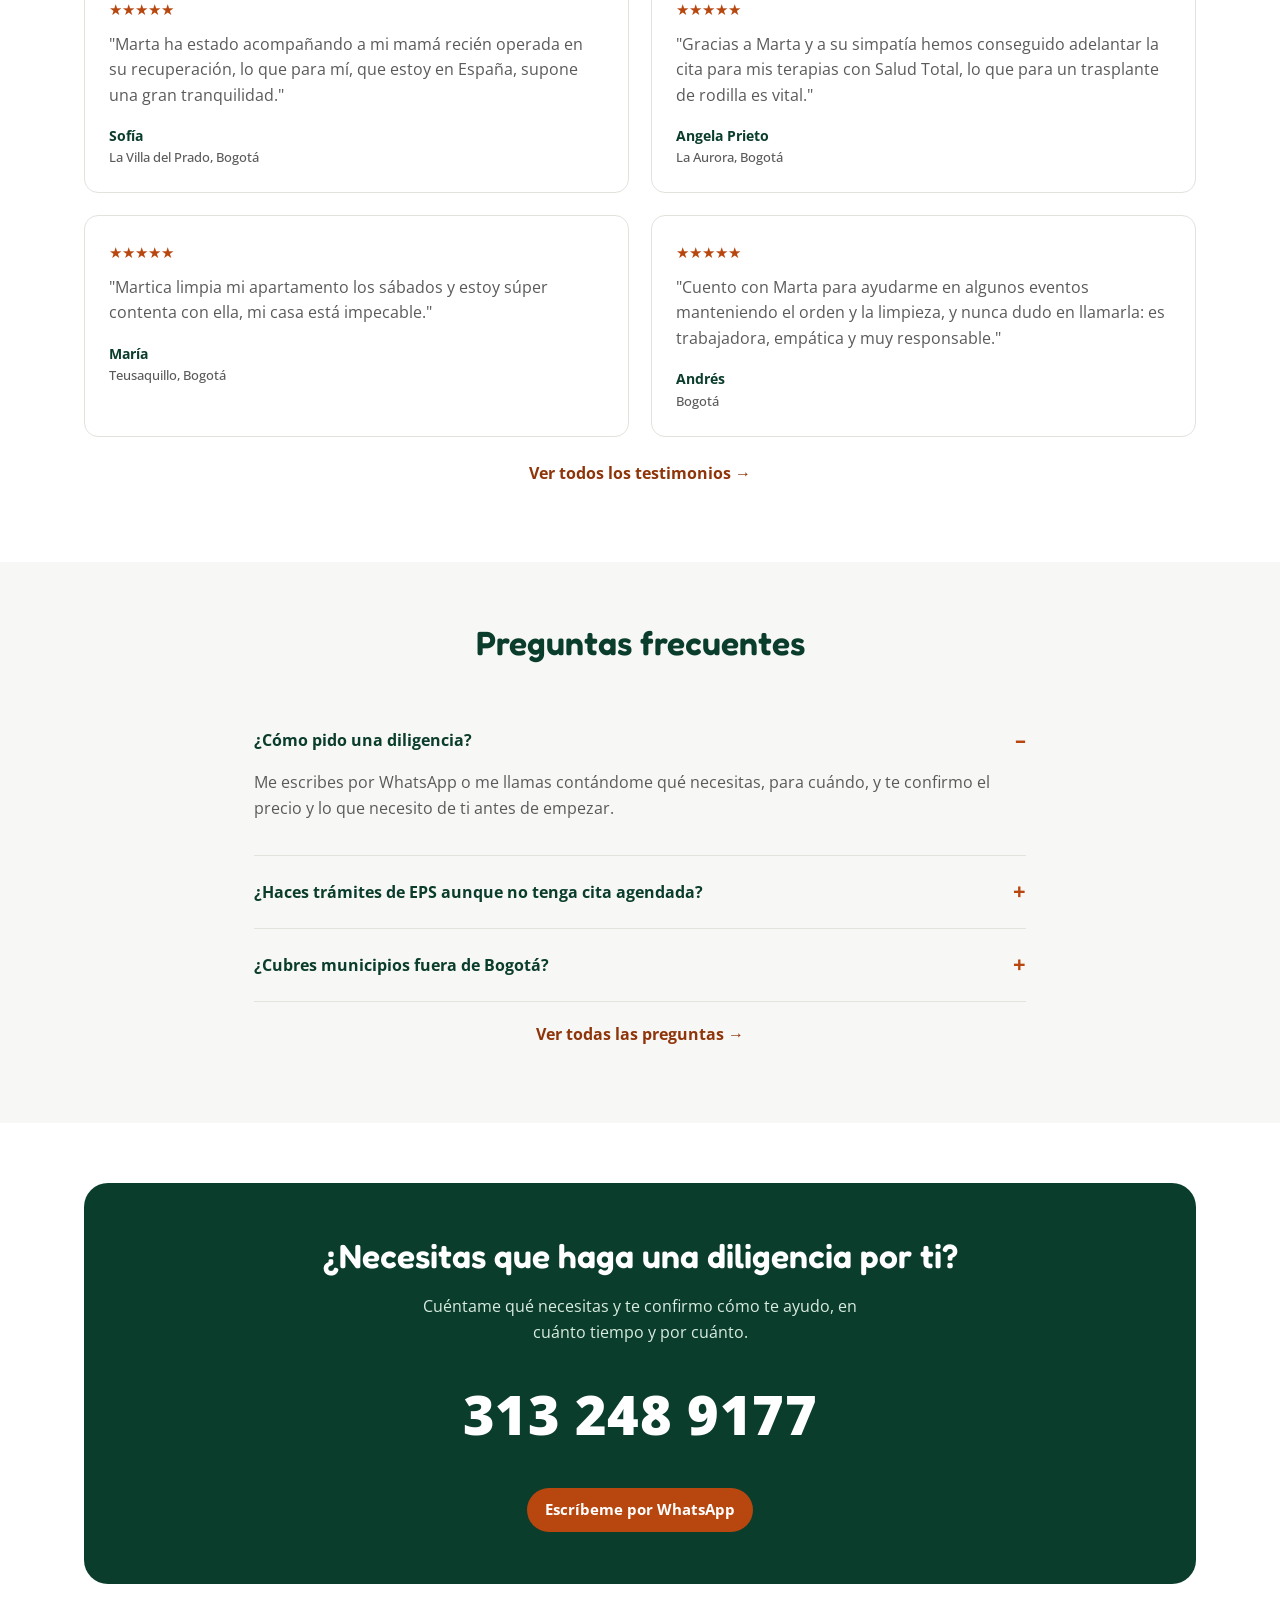
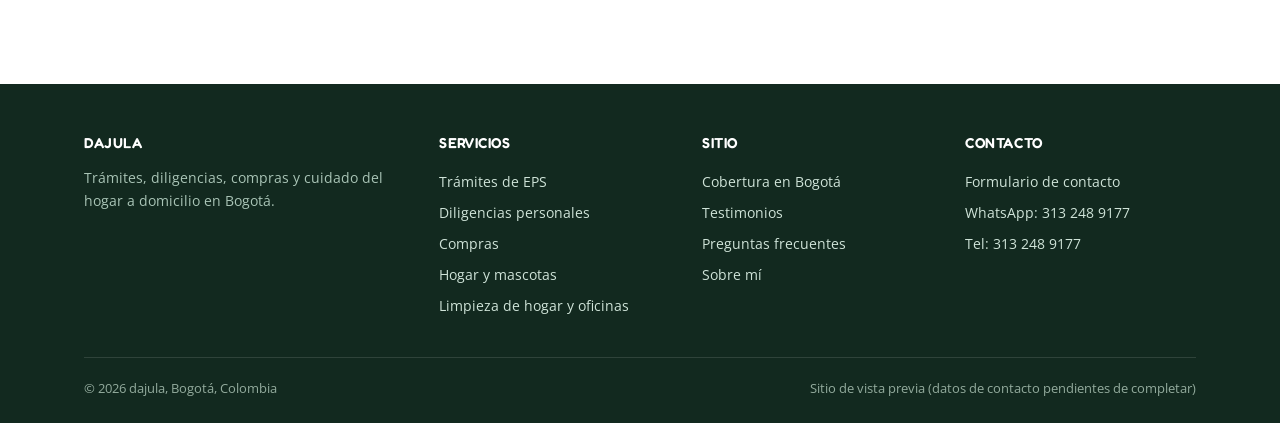
==== commit 0de07989: "Conecta el formulario a correo con Resend y aclara qué zona hay que indicar Zonas: el dato útil no e" ====
--- a/index.html
+++ b/index.html
@@ -79,7 +79,7 @@
       </ul>
     </nav>
     <div class="nav-right">
-      <a href="https://wa.me/573132489177?text=Hola%2C%20necesito%20ayuda%20con%20una%20diligencia" class="btn-wsp">
+      <a href="https://wa.me/573132489177?text=Hola%2C%20quiero%20saber%20m%C3%A1s%20sobre%20c%C3%B3mo%20puedes%20ayudarme%20con%20una%20diligencia%20en%20Bogot%C3%A1" class="btn-wsp">
         <svg width="18" height="18" viewBox="0 0 24 24" fill="currentColor"><path d="M12 2a10 10 0 0 0-8.6 15L2 22l5.2-1.4A10 10 0 1 0 12 2zm0 18a8 8 0 0 1-4.1-1.1l-.3-.2-3 .8.8-2.9-.2-.3A8 8 0 1 1 12 20zm4.4-5.6c-.2-.1-1.4-.7-1.6-.8-.2-.1-.4-.1-.5.1-.2.2-.6.8-.8 1-.1.2-.3.2-.5.1-.2-.1-1-.4-1.9-1.2-.7-.6-1.2-1.4-1.3-1.6-.1-.2 0-.4.1-.5l.4-.4c.1-.1.2-.3.2-.4.1-.1 0-.3 0-.4-.1-.1-.5-1.3-.7-1.8-.2-.5-.4-.4-.5-.4h-.5c-.2 0-.4.1-.6.3-.2.2-.8.8-.8 1.9 0 1.1.8 2.2.9 2.4.1.2 1.6 2.5 3.9 3.4.5.2 1 .4 1.3.5.5.2 1 .1 1.4.1.4-.1 1.4-.6 1.6-1.1.2-.5.2-1 .1-1.1-.1-.1-.2-.1-.4-.2z"/></svg>
         WhatsApp
       </a>
@@ -94,7 +94,7 @@
       <h1>Hago trámites y diligencias POR TI en Bogotá</h1>
       <p class="lead">Deja de gastar tiempo en filas, vueltas y gestiones. Me encargo de trámites de EPS, papeleo, compras, cuidado del hogar y mascotas, limpieza y otras diligencias que necesites. Tú me cuentas qué hace falta y yo me ocupo del resto.</p>
       <div class="hero-ctas">
-        <a href="https://wa.me/573132489177?text=Hola%2C%20necesito%20ayuda%20con%20una%20diligencia" class="btn-wsp">
+        <a href="https://wa.me/573132489177?text=Hola%2C%20quiero%20saber%20m%C3%A1s%20sobre%20c%C3%B3mo%20puedes%20ayudarme%20con%20una%20diligencia%20en%20Bogot%C3%A1" class="btn-wsp">
           <svg width="18" height="18" viewBox="0 0 24 24" fill="currentColor" aria-hidden="true"><path d="M12 2a10 10 0 0 0-8.6 15L2 22l5.2-1.4A10 10 0 1 0 12 2zm0 18a8 8 0 0 1-4.1-1.1l-.3-.2-3 .8.8-2.9-.2-.3A8 8 0 1 1 12 20z"/></svg>
           Escríbeme por WhatsApp
         </a>
@@ -313,7 +313,7 @@
   <div class="wrap two-col">
     <div>
       <h2>Zonas donde tengo cobertura en Bogotá</h2>
-      <p>Atiendo en toda Bogotá. Si no estás seguro si llego hasta tu zona, escríbeme y lo confirmamos.</p>
+      <p>Atiendo en toda Bogotá, y me muevo entre localidades: puedes vivir en el sur y tener la cita médica en el norte, porque tu EPS te la asignó allí. Lo que me digas es dónde hay que hacer la diligencia, no solo dónde vives.</p>
       <div class="zonas-list">
         <span>Antonio Nariño</span><span>Barrios Unidos</span><span>Candelaria</span>
         <span>Chapinero</span><span>Engativá</span><span>Fontibón</span><span>Kennedy</span><span>Puente Aranda</span><span>Rafael Uribe</span>
@@ -339,7 +339,7 @@
       <h2>¿Cuánto cuesta?</h2>
       <p>El valor depende del tipo de diligencia, el tiempo que tome y la zona. Te doy siempre el precio antes de empezar, sin sorpresas.</p>
     </div>
-    <p style="text-align:center;margin-top:20px;"><a href="https://wa.me/573132489177?text=Hola%2C%20quiero%20saber%20cu%C3%A1nto%20cuesta%20una%20diligencia" class="btn-wsp">Pregúntame por el precio para tu diligencia por WhatsApp</a></p>
+    <p style="text-align:center;margin-top:20px;"><a href="https://wa.me/573132489177?text=Hola%2C%20quiero%20saber%20m%C3%A1s%20sobre%20c%C3%B3mo%20puedes%20ayudarme%20con%20una%20diligencia%20en%20Bogot%C3%A1" class="btn-wsp">Pregúntame por el precio para tu diligencia por WhatsApp</a></p>
   </div>
 </section>
 
@@ -401,7 +401,7 @@
       <h2>¿Necesitas que haga una diligencia por ti?</h2>
       <p>Cuéntame qué necesitas y te confirmo cómo te ayudo, en cuánto tiempo y por cuánto.</p>
       <a href="tel:+573132489177" class="cta-phone">313 248 9177</a>
-      <a href="https://wa.me/573132489177?text=Hola%2C%20necesito%20ayuda%20con%20una%20diligencia" class="btn-wsp">Escríbeme por WhatsApp</a>
+      <a href="https://wa.me/573132489177?text=Hola%2C%20quiero%20saber%20m%C3%A1s%20sobre%20c%C3%B3mo%20puedes%20ayudarme%20con%20una%20diligencia%20en%20Bogot%C3%A1" class="btn-wsp">Escríbeme por WhatsApp</a>
     </div>
   </div>
 </section>
@@ -431,7 +431,7 @@
       <div>
         <h4>Contacto</h4>
         <a href="contacto.html">Formulario de contacto</a>
-        <a href="https://wa.me/573132489177">WhatsApp: 313 248 9177</a>
+        <a href="https://wa.me/573132489177?text=Hola%2C%20quiero%20saber%20m%C3%A1s%20sobre%20c%C3%B3mo%20puedes%20ayudarme%20con%20una%20diligencia%20en%20Bogot%C3%A1">WhatsApp: 313 248 9177</a>
         <a href="tel:+573132489177">Tel: 313 248 9177</a>
       </div>
     </div>
@@ -442,7 +442,7 @@
   </div>
 </footer>
 
-<a href="https://wa.me/573132489177?text=Hola%2C%20necesito%20ayuda%20con%20una%20diligencia" class="wsp-float" aria-label="WhatsApp">
+<a href="https://wa.me/573132489177?text=Hola%2C%20quiero%20saber%20m%C3%A1s%20sobre%20c%C3%B3mo%20puedes%20ayudarme%20con%20una%20diligencia%20en%20Bogot%C3%A1" class="wsp-float" aria-label="WhatsApp">
   <svg width="26" height="26" viewBox="0 0 24 24" fill="currentColor"><path d="M12 2a10 10 0 0 0-8.6 15L2 22l5.2-1.4A10 10 0 1 0 12 2zm0 18a8 8 0 0 1-4.1-1.1l-.3-.2-3 .8.8-2.9-.2-.3A8 8 0 1 1 12 20zm4.4-5.6c-.2-.1-1.4-.7-1.6-.8-.2-.1-.4-.1-.5.1-.2.2-.6.8-.8 1-.1.2-.3.2-.5.1-.2-.1-1-.4-1.9-1.2-.7-.6-1.2-1.4-1.3-1.6-.1-.2 0-.4.1-.5l.4-.4c.1-.1.2-.3.2-.4.1-.1 0-.3 0-.4-.1-.1-.5-1.3-.7-1.8-.2-.5-.4-.4-.5-.4h-.5c-.2 0-.4.1-.6.3-.2.2-.8.8-.8 1.9 0 1.1.8 2.2.9 2.4.1.2 1.6 2.5 3.9 3.4.5.2 1 .4 1.3.5.5.2 1 .1 1.4.1.4-.1 1.4-.6 1.6-1.1.2-.5.2-1 .1-1.1-.1-.1-.2-.1-.4-.2z"/></svg>
 </a>
 
--- a/assets/css/style.css
+++ b/assets/css/style.css
@@ -355,6 +355,26 @@
 @keyframes carry-free-v{0%,55.9%{opacity:1;}56%,100%{opacity:0;}}
 @keyframes carry-box-v{0%,55.9%{opacity:0;}56%,100%{opacity:1;}}
 
+/* Servicios en lista: cada uno ocupa su propia fila, alternando el lado de la foto,
+   con espacio para convencer y su propio CTA. Convierte mejor que la cuadrícula. */
+.servicios-lista{display:flex;flex-direction:column;gap:64px;}
+.servicio-fila{display:grid;grid-template-columns:1fr 1.05fr;gap:48px;align-items:center;}
+.servicio-fila:nth-child(even) .servicio-foto{order:2;}
+.servicio-foto{
+  border-radius:20px;overflow:hidden;box-shadow:var(--sombra);
+  aspect-ratio:4/3;background:var(--fondo-alt);
+}
+.servicio-foto img{width:100%;height:100%;object-fit:cover;display:block;}
+.servicio-txt h3{font-size:1.55rem;margin-bottom:12px;}
+.servicio-txt .lista-check{margin-top:16px;}
+.servicio-ctas{display:flex;gap:20px;align-items:center;flex-wrap:wrap;margin-top:24px;}
+@media (max-width:900px){
+  .servicios-lista{gap:44px;}
+  .servicio-fila{grid-template-columns:1fr;gap:20px;}
+  .servicio-fila:nth-child(even) .servicio-foto{order:0;}
+  .servicio-foto{aspect-ratio:16/10;}
+}
+
 /* Coverage */
 .zonas-list{display:flex;flex-wrap:wrap;gap:10px;margin-top:18px;}
 .zonas-list span{
@@ -381,6 +401,12 @@
   font-size:.95rem;font-family:inherit;color:var(--texto);background:#fff;
 }
 .contact-form textarea{resize:vertical;min-height:100px;}
+.contact-form .form-ayuda{font-size:.82rem;color:var(--texto-suave);line-height:1.45;}
+/* Campo trampa antispam: fuera de la vista pero accesible para los bots */
+.campo-trampa{position:absolute;left:-9999px;width:1px;height:1px;overflow:hidden;}
+.form-estado{margin:14px 0 0;font-size:.92rem;font-weight:600;text-align:center;}
+.form-estado.es-ok{color:var(--verde);}
+.form-estado.es-error{color:var(--naranja-oscuro);}
 .contact-form input:focus,
 .contact-form select:focus,
 .contact-form textarea:focus{
